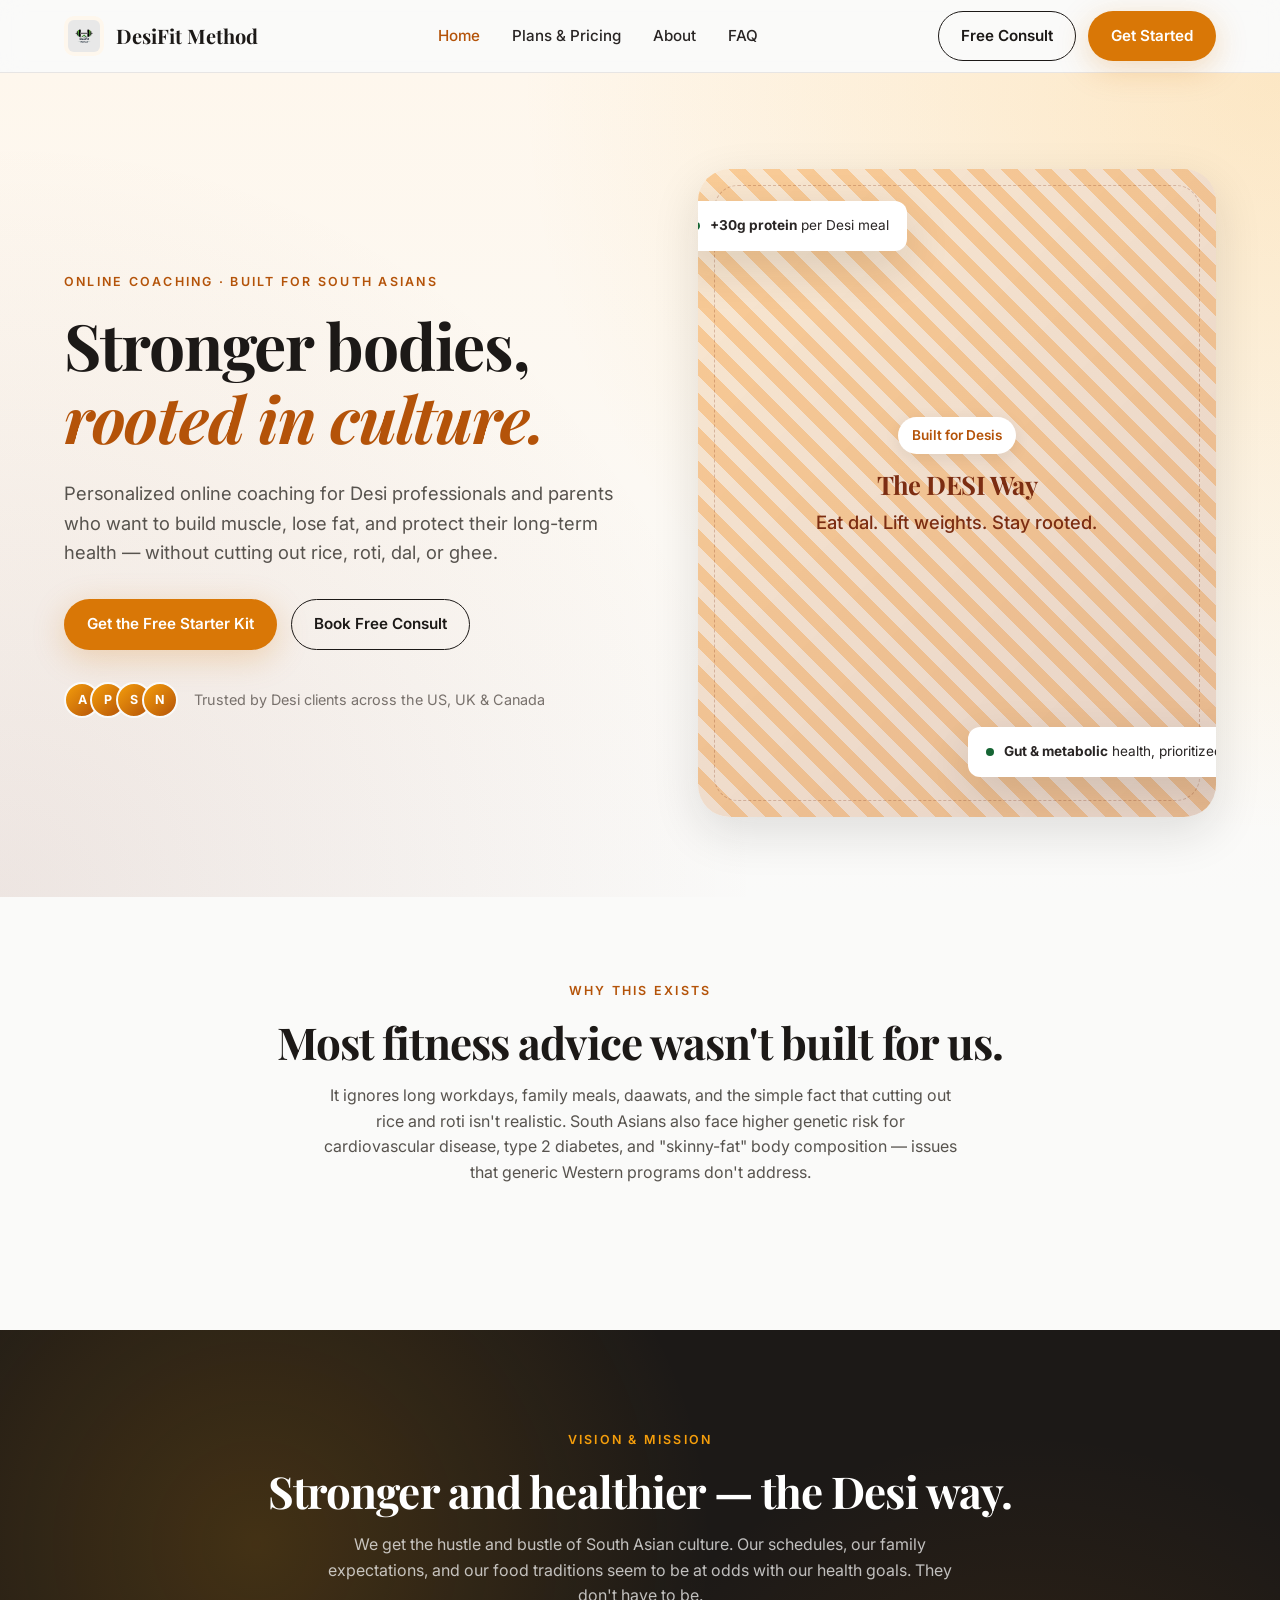
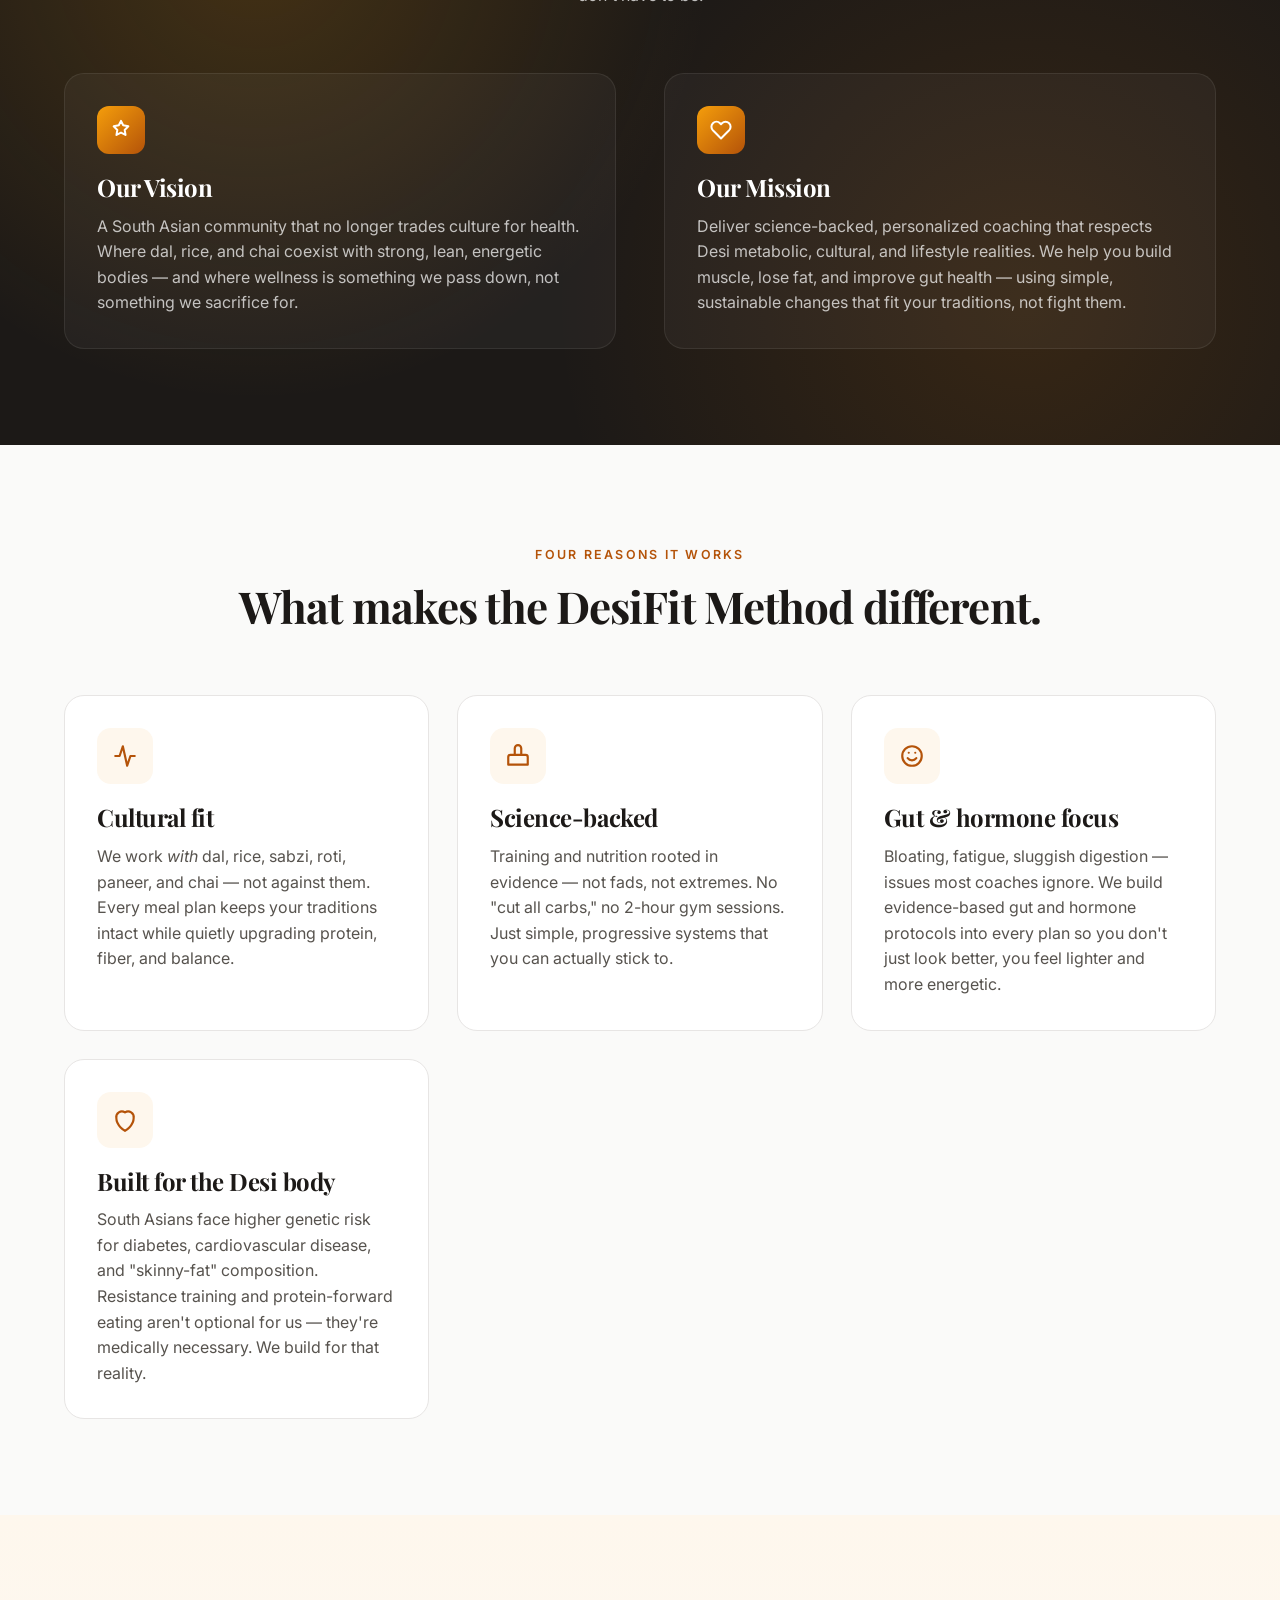
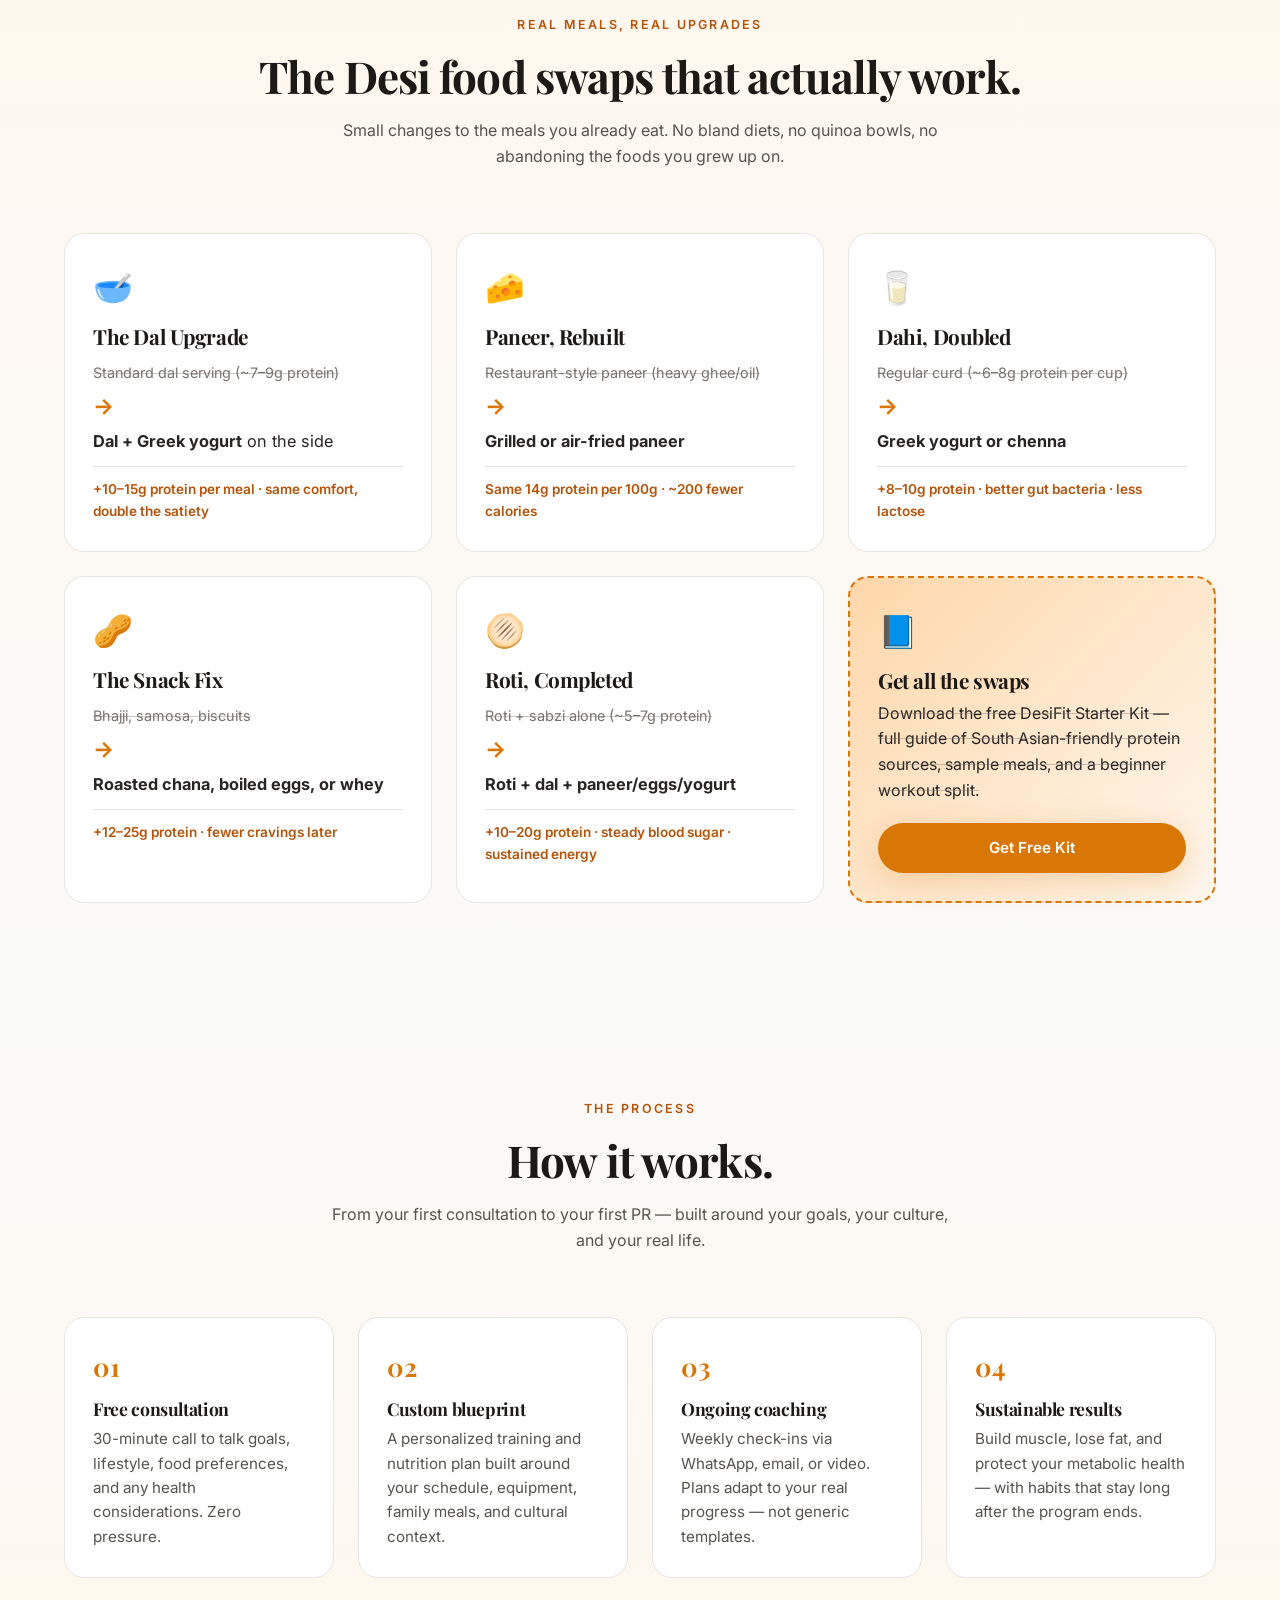
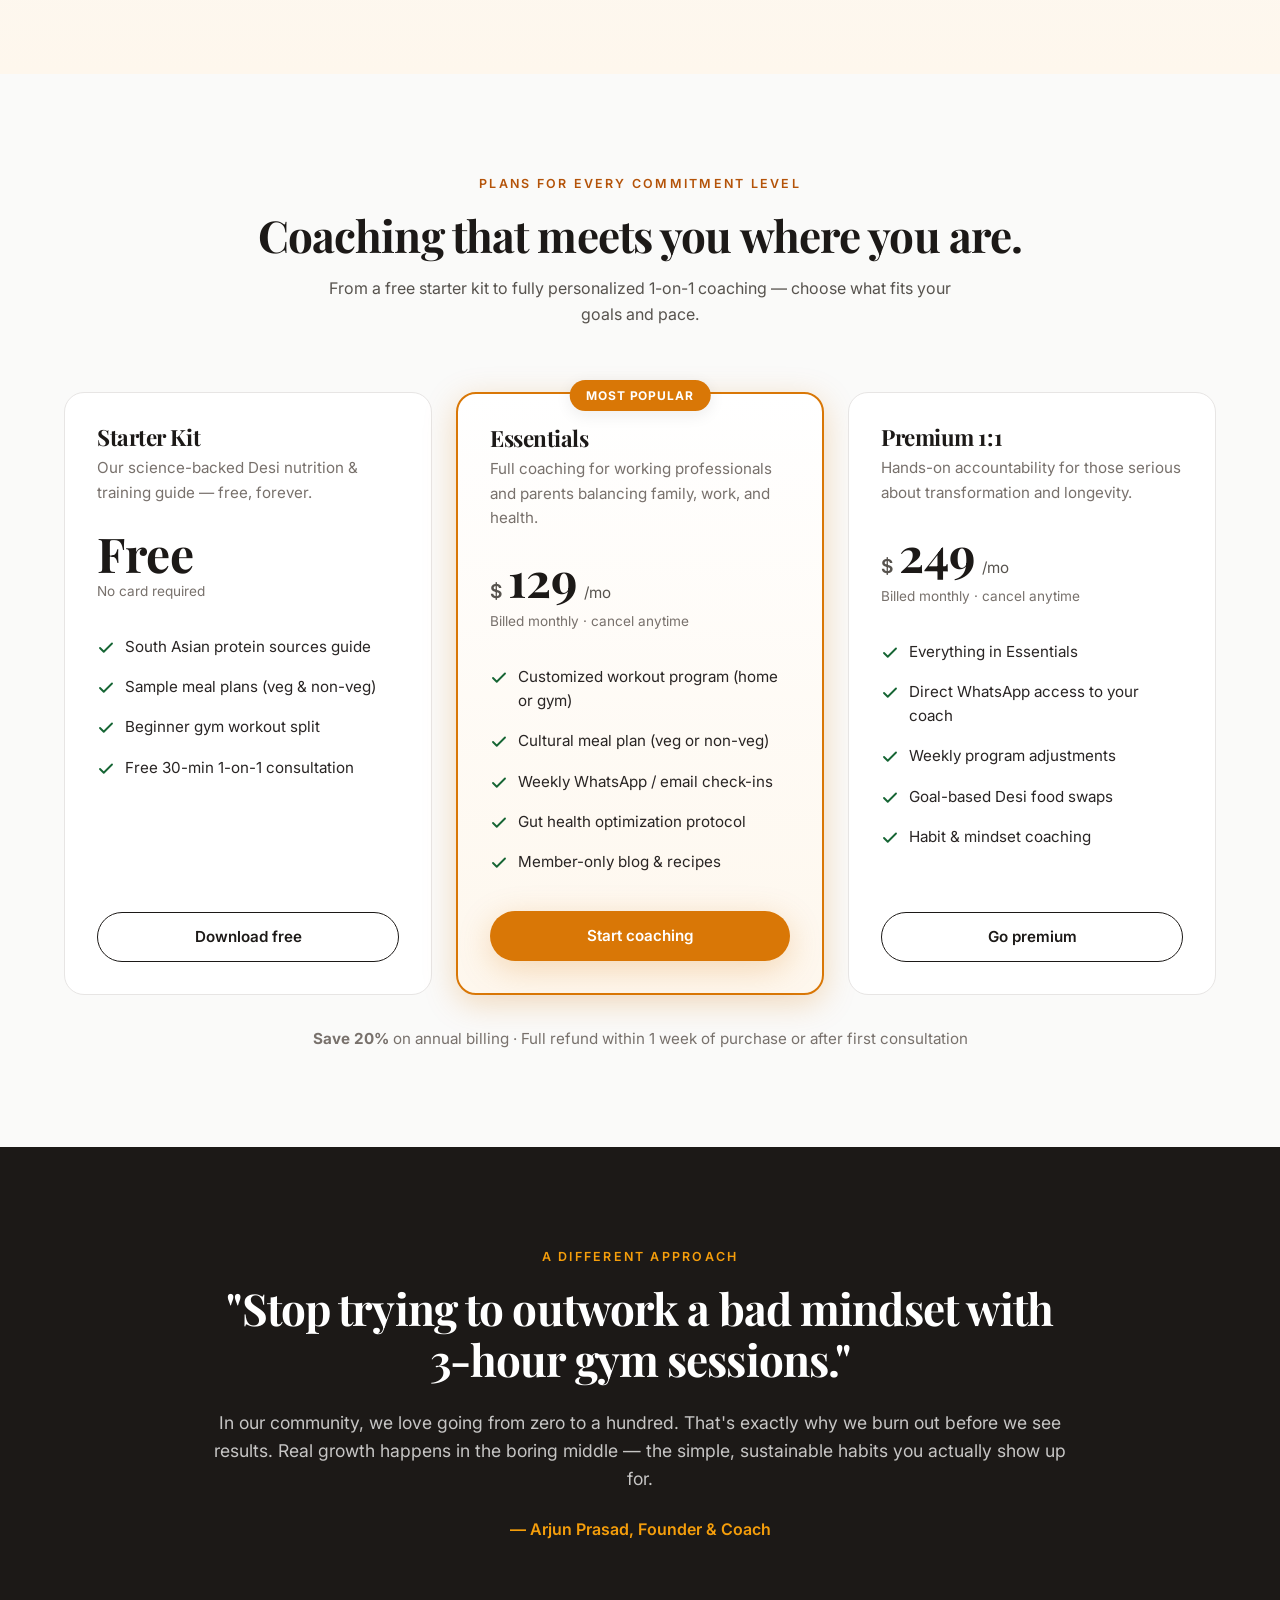
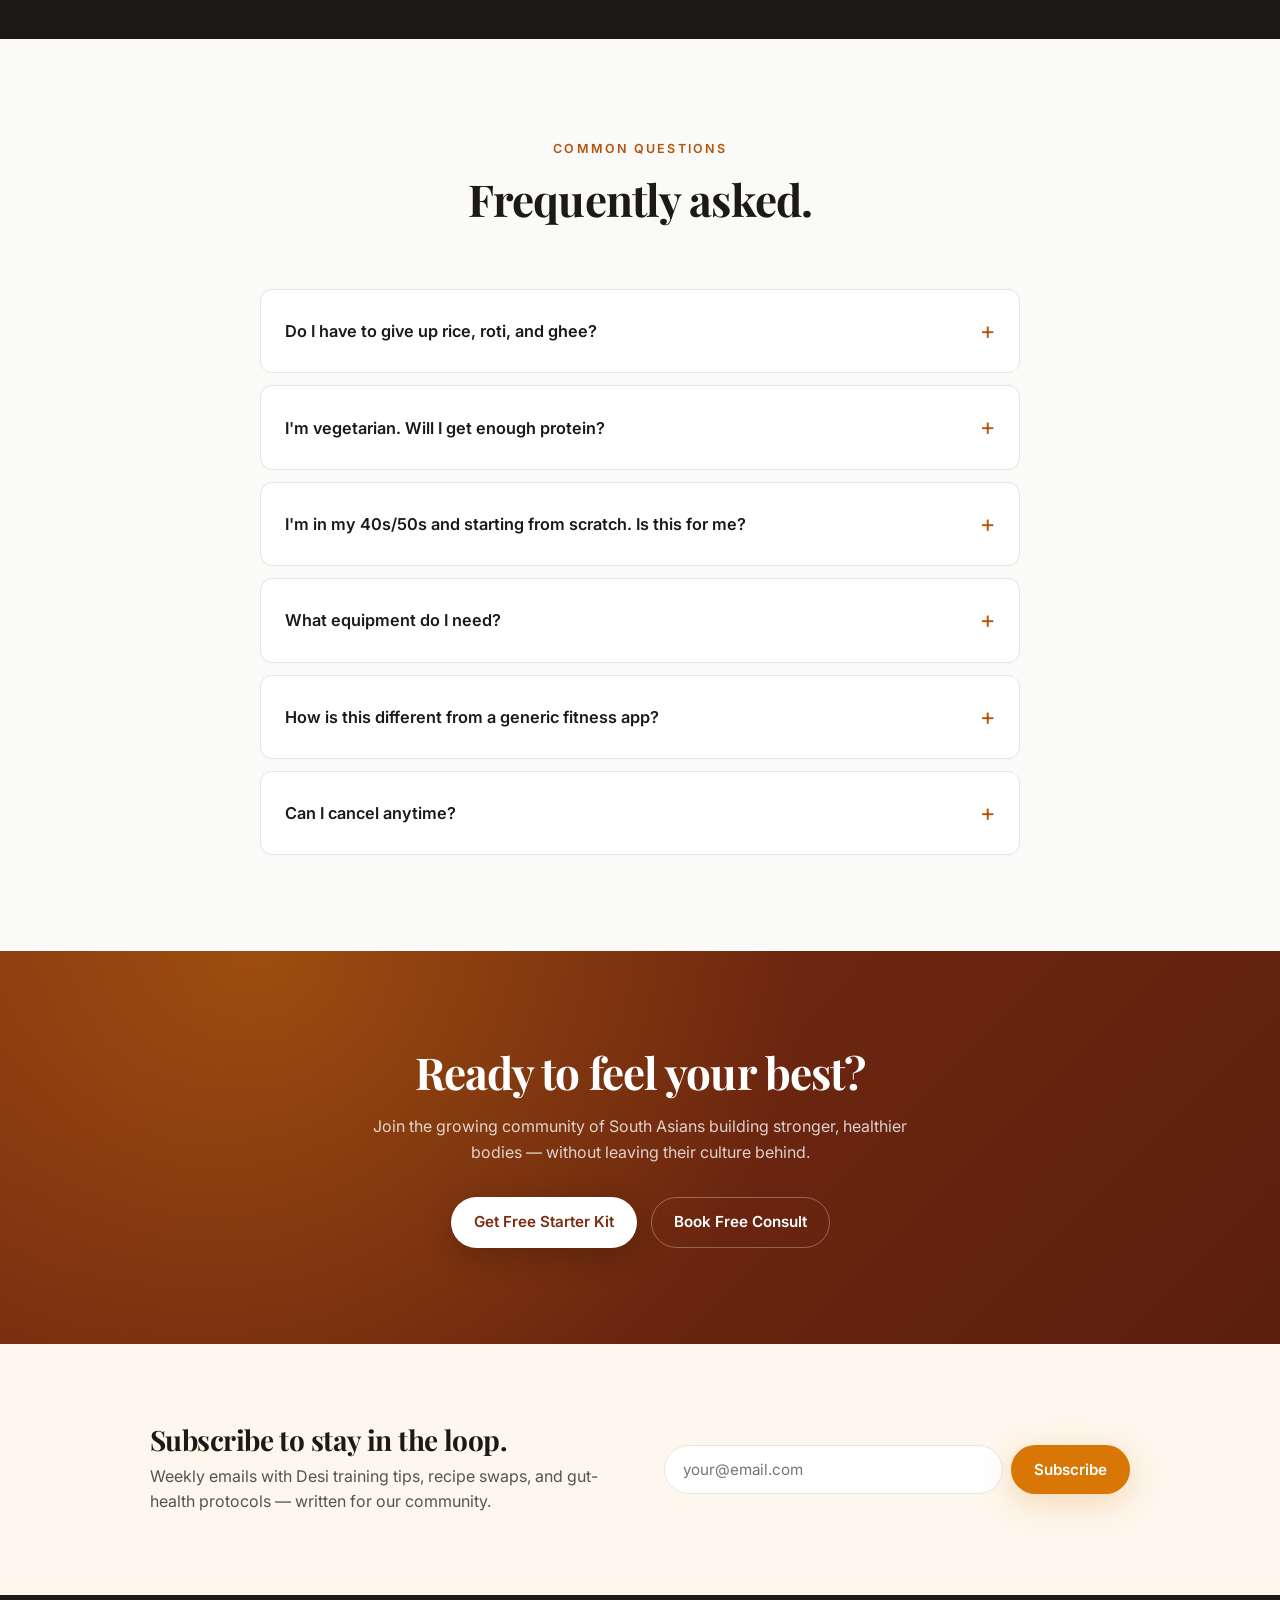
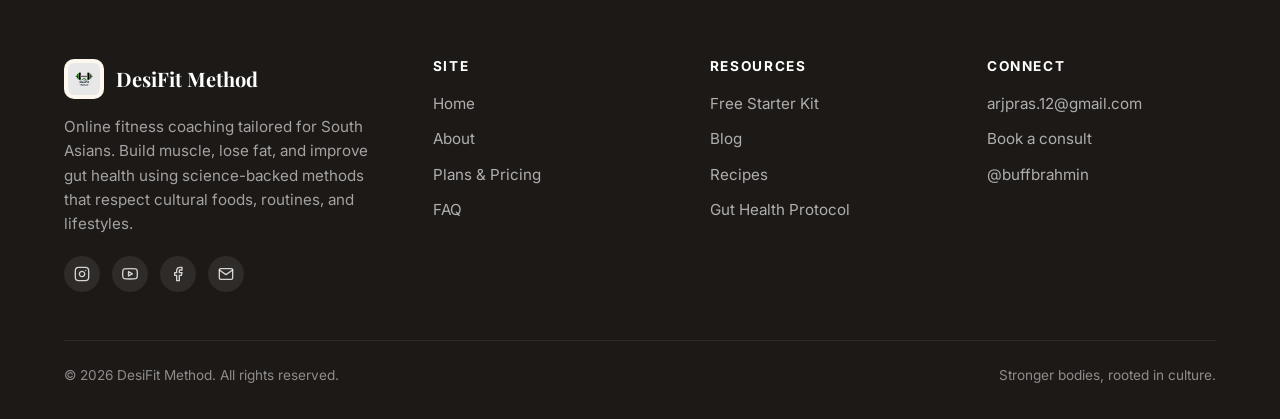
==== index.html @ fa386d25 "Add DesiFit Method landing site (home, plans, about) Multi-page static site for South Asian-focused " ====
<!DOCTYPE html>
<html lang="en">
<head>
  <meta charset="UTF-8" />
  <meta name="viewport" content="width=device-width, initial-scale=1.0" />
  <title>DesiFit Method — Stronger Bodies, Rooted in Culture</title>
  <meta name="description" content="Personalized online fitness coaching for South Asians. Build muscle, lose fat, and improve metabolic and gut health — without giving up dal, rice, roti, or the foods you grew up on." />
  <link rel="icon" type="image/png" href="assets/DesiFit%20Method/DesiFit Method (256 x 256 px).png" />
  <link rel="preconnect" href="https://fonts.googleapis.com" />
  <link rel="preconnect" href="https://fonts.gstatic.com" crossorigin />
  <link href="https://fonts.googleapis.com/css2?family=Inter:wght@400;500;600;700&family=Playfair+Display:ital,wght@0,500;0,600;0,700;1,600&display=swap" rel="stylesheet" />
  <link rel="stylesheet" href="styles.css" />
</head>
<body>

  <header class="site-header">
    <nav class="nav" aria-label="Primary">
      <a href="index.html" class="brand">
        <img src="assets/DesiFit%20Method/DesiFit Method (256 x 256 px).png" alt="DesiFit Method logo" />
        <span>DesiFit Method</span>
      </a>
      <ul class="nav-links" id="navLinks">
        <li><a href="index.html" class="active">Home</a></li>
        <li><a href="plans.html">Plans &amp; Pricing</a></li>
        <li><a href="about.html">About</a></li>
        <li><a href="index.html#faq">FAQ</a></li>
      </ul>
      <div class="nav-cta">
        <a href="https://calendly.com/arjpras-12/30min" target="_blank" rel="noopener" class="btn btn-secondary">Free Consult</a>
        <a href="plans.html" class="btn btn-primary">Get Started</a>
        <button class="nav-toggle" aria-label="Toggle navigation" id="navToggle">
          <span></span><span></span><span></span>
        </button>
      </div>
    </nav>
  </header>

  <main>

    <!-- HERO -->
    <section class="hero">
      <div class="container hero-grid">
        <div class="hero-copy reveal">
          <span class="eyebrow">Online Coaching · Built for South Asians</span>
          <h1>Stronger bodies, <span class="accent">rooted in culture.</span></h1>
          <p>Personalized online coaching for Desi professionals and parents who want to build muscle, lose fat, and protect their long-term health — without cutting out rice, roti, dal, or ghee.</p>
          <div class="hero-cta">
            <a href="plans.html" class="btn btn-primary">Get the Free Starter Kit</a>
            <a href="https://calendly.com/arjpras-12/30min" target="_blank" rel="noopener" class="btn btn-secondary">Book Free Consult</a>
          </div>
          <div class="hero-trust">
            <div class="avatars" aria-hidden="true">
              <div class="avatar">A</div>
              <div class="avatar">P</div>
              <div class="avatar">S</div>
              <div class="avatar">N</div>
            </div>
            <span>Trusted by Desi clients across the US, UK &amp; Canada</span>
          </div>
        </div>

        <div class="hero-visual reveal" aria-hidden="true">
          <div class="hero-floating top">
            <span class="dot"></span>
            <span><strong>+30g protein</strong> per Desi meal</span>
          </div>
          <div class="hero-visual-content">
            <span class="badge">Built for Desis</span>
            <h3>The DESI Way</h3>
            <p style="color: var(--color-maroon); font-weight: 500;">Eat dal. Lift weights. Stay rooted.</p>
          </div>
          <div class="hero-floating bottom">
            <span class="dot"></span>
            <span><strong>Gut &amp; metabolic</strong> health, prioritized</span>
          </div>
        </div>
      </div>
    </section>

    <!-- PROBLEM / WHY -->
    <section style="padding: 80px 0; background: var(--color-bg);">
      <div class="container-narrow">
        <div class="section-header reveal">
          <span class="eyebrow">Why this exists</span>
          <h2>Most fitness advice wasn't built for us.</h2>
          <p>It ignores long workdays, family meals, daawats, and the simple fact that cutting out rice and roti isn't realistic. South Asians also face higher genetic risk for cardiovascular disease, type 2 diabetes, and "skinny-fat" body composition — issues that generic Western programs don't address.</p>
        </div>
      </div>
    </section>

    <!-- VISION / MISSION -->
    <section class="vm-band">
      <div class="container">
        <div class="section-header reveal">
          <span class="eyebrow" style="color: var(--color-turmeric);">Vision &amp; Mission</span>
          <h2>Stronger and healthier — the Desi way.</h2>
          <p>We get the hustle and bustle of South Asian culture. Our schedules, our family expectations, and our food traditions seem to be at odds with our health goals. They don't have to be.</p>
        </div>

        <div class="vm-grid">
          <article class="vm-card reveal">
            <div class="icon-circle" aria-hidden="true">
              <svg width="22" height="22" viewBox="0 0 24 24" fill="none" stroke="#fff" stroke-width="2.2" stroke-linecap="round" stroke-linejoin="round"><path d="M12 2l2.39 4.84L20 8l-4 3.9.94 5.5L12 14.77 7.06 17.4 8 11.9 4 8l5.61-1.16L12 2z"/></svg>
            </div>
            <h3>Our Vision</h3>
            <p>A South Asian community that no longer trades culture for health. Where dal, rice, and chai coexist with strong, lean, energetic bodies — and where wellness is something we pass down, not something we sacrifice for.</p>
          </article>

          <article class="vm-card reveal">
            <div class="icon-circle" aria-hidden="true">
              <svg width="22" height="22" viewBox="0 0 24 24" fill="none" stroke="#fff" stroke-width="2.2" stroke-linecap="round" stroke-linejoin="round"><path d="M20.84 4.61a5.5 5.5 0 0 0-7.78 0L12 5.67l-1.06-1.06a5.5 5.5 0 0 0-7.78 7.78l1.06 1.06L12 21.23l7.78-7.78 1.06-1.06a5.5 5.5 0 0 0 0-7.78z"/></svg>
            </div>
            <h3>Our Mission</h3>
            <p>Deliver science-backed, personalized coaching that respects Desi metabolic, cultural, and lifestyle realities. We help you build muscle, lose fat, and improve gut health — using simple, sustainable changes that fit your traditions, not fight them.</p>
          </article>
        </div>
      </div>
    </section>

    <!-- PILLARS -->
    <section id="pillars">
      <div class="container">
        <div class="section-header reveal">
          <span class="eyebrow">Four reasons it works</span>
          <h2>What makes the DesiFit Method different.</h2>
        </div>

        <div class="pillars">
          <article class="pillar reveal">
            <div class="icon">
              <svg width="26" height="26" viewBox="0 0 24 24" fill="none" stroke="currentColor" stroke-width="2" stroke-linecap="round" stroke-linejoin="round"><path d="M3 12h4l3-9 4 18 3-9h4"/></svg>
            </div>
            <h3>Cultural fit</h3>
            <p>We work <em>with</em> dal, rice, sabzi, roti, paneer, and chai — not against them. Every meal plan keeps your traditions intact while quietly upgrading protein, fiber, and balance.</p>
          </article>

          <article class="pillar reveal">
            <div class="icon">
              <svg width="26" height="26" viewBox="0 0 24 24" fill="none" stroke="currentColor" stroke-width="2" stroke-linecap="round" stroke-linejoin="round"><path d="M9 11H5a2 2 0 0 0-2 2v7h18v-7a2 2 0 0 0-2-2h-4M9 11V5a3 3 0 0 1 6 0v6M9 11h6"/></svg>
            </div>
            <h3>Science-backed</h3>
            <p>Training and nutrition rooted in evidence — not fads, not extremes. No "cut all carbs," no 2-hour gym sessions. Just simple, progressive systems that you can actually stick to.</p>
          </article>

          <article class="pillar reveal">
            <div class="icon">
              <svg width="26" height="26" viewBox="0 0 24 24" fill="none" stroke="currentColor" stroke-width="2" stroke-linecap="round" stroke-linejoin="round"><circle cx="12" cy="12" r="9"/><path d="M8 14s1.5 2 4 2 4-2 4-2M9 9h.01M15 9h.01"/></svg>
            </div>
            <h3>Gut &amp; hormone focus</h3>
            <p>Bloating, fatigue, sluggish digestion — issues most coaches ignore. We build evidence-based gut and hormone protocols into every plan so you don't just look better, you feel lighter and more energetic.</p>
          </article>

          <article class="pillar reveal">
            <div class="icon">
              <svg width="26" height="26" viewBox="0 0 24 24" fill="none" stroke="currentColor" stroke-width="2" stroke-linecap="round" stroke-linejoin="round"><path d="M12 22s-8-4.5-8-11.8A5.2 5.2 0 0 1 12 5a5.2 5.2 0 0 1 8 5.2C20 17.5 12 22 12 22z"/></svg>
            </div>
            <h3>Built for the Desi body</h3>
            <p>South Asians face higher genetic risk for diabetes, cardiovascular disease, and "skinny-fat" composition. Resistance training and protein-forward eating aren't optional for us — they're medically necessary. We build for that reality.</p>
          </article>
        </div>
      </div>
    </section>

    <!-- DESI FOOD SWAPS -->
    <section style="background: linear-gradient(180deg, var(--color-cream), var(--color-bg));">
      <div class="container">
        <div class="section-header reveal">
          <span class="eyebrow">Real meals, real upgrades</span>
          <h2>The Desi food swaps that actually work.</h2>
          <p>Small changes to the meals you already eat. No bland diets, no quinoa bowls, no abandoning the foods you grew up on.</p>
        </div>

        <div class="swap-grid">
          <article class="swap-card reveal">
            <div class="swap-emoji" aria-hidden="true">🥣</div>
            <h4>The Dal Upgrade</h4>
            <p class="swap-from">Standard dal serving (~7–9g protein)</p>
            <p class="swap-arrow">→</p>
            <p class="swap-to"><strong>Dal + Greek yogurt</strong> on the side</p>
            <p class="swap-impact">+10–15g protein per meal · same comfort, double the satiety</p>
          </article>

          <article class="swap-card reveal">
            <div class="swap-emoji" aria-hidden="true">🧀</div>
            <h4>Paneer, Rebuilt</h4>
            <p class="swap-from">Restaurant-style paneer (heavy ghee/oil)</p>
            <p class="swap-arrow">→</p>
            <p class="swap-to"><strong>Grilled or air-fried paneer</strong></p>
            <p class="swap-impact">Same 14g protein per 100g · ~200 fewer calories</p>
          </article>

          <article class="swap-card reveal">
            <div class="swap-emoji" aria-hidden="true">🥛</div>
            <h4>Dahi, Doubled</h4>
            <p class="swap-from">Regular curd (~6–8g protein per cup)</p>
            <p class="swap-arrow">→</p>
            <p class="swap-to"><strong>Greek yogurt or chenna</strong></p>
            <p class="swap-impact">+8–10g protein · better gut bacteria · less lactose</p>
          </article>

          <article class="swap-card reveal">
            <div class="swap-emoji" aria-hidden="true">🥜</div>
            <h4>The Snack Fix</h4>
            <p class="swap-from">Bhajji, samosa, biscuits</p>
            <p class="swap-arrow">→</p>
            <p class="swap-to"><strong>Roasted chana, boiled eggs, or whey</strong></p>
            <p class="swap-impact">+12–25g protein · fewer cravings later</p>
          </article>

          <article class="swap-card reveal">
            <div class="swap-emoji" aria-hidden="true">🫓</div>
            <h4>Roti, Completed</h4>
            <p class="swap-from">Roti + sabzi alone (~5–7g protein)</p>
            <p class="swap-arrow">→</p>
            <p class="swap-to"><strong>Roti + dal + paneer/eggs/yogurt</strong></p>
            <p class="swap-impact">+10–20g protein · steady blood sugar · sustained energy</p>
          </article>

          <article class="swap-card reveal swap-card-highlight">
            <div class="swap-emoji" aria-hidden="true">📘</div>
            <h4>Get all the swaps</h4>
            <p class="swap-from" style="font-size: 1rem; color: var(--color-ink);">Download the free DesiFit Starter Kit — full guide of South Asian-friendly protein sources, sample meals, and a beginner workout split.</p>
            <a href="plans.html" class="btn btn-primary" style="margin-top: 16px;">Get Free Kit</a>
          </article>
        </div>
      </div>
    </section>

    <!-- HOW IT WORKS -->
    <section id="how" class="how">
      <div class="container">
        <div class="section-header reveal">
          <span class="eyebrow">The Process</span>
          <h2>How it works.</h2>
          <p>From your first consultation to your first PR — built around your goals, your culture, and your real life.</p>
        </div>

        <div class="steps">
          <div class="step reveal">
            <h4>Free consultation</h4>
            <p>30-minute call to talk goals, lifestyle, food preferences, and any health considerations. Zero pressure.</p>
          </div>
          <div class="step reveal">
            <h4>Custom blueprint</h4>
            <p>A personalized training and nutrition plan built around your schedule, equipment, family meals, and cultural context.</p>
          </div>
          <div class="step reveal">
            <h4>Ongoing coaching</h4>
            <p>Weekly check-ins via WhatsApp, email, or video. Plans adapt to your real progress — not generic templates.</p>
          </div>
          <div class="step reveal">
            <h4>Sustainable results</h4>
            <p>Build muscle, lose fat, and protect your metabolic health — with habits that stay long after the program ends.</p>
          </div>
        </div>
      </div>
    </section>

    <!-- PRICING PREVIEW -->
    <section>
      <div class="container">
        <div class="section-header reveal">
          <span class="eyebrow">Plans for every commitment level</span>
          <h2>Coaching that meets you where you are.</h2>
          <p>From a free starter kit to fully personalized 1-on-1 coaching — choose what fits your goals and pace.</p>
        </div>

        <div class="plans">
          <article class="plan reveal">
            <h3>Starter Kit</h3>
            <p class="plan-pitch">Our science-backed Desi nutrition &amp; training guide — free, forever.</p>
            <div class="price"><span class="amount">Free</span></div>
            <p class="price-note">No card required</p>
            <ul>
              <li><svg width="18" height="18" viewBox="0 0 24 24" fill="none" stroke="currentColor" stroke-width="2.5" stroke-linecap="round" stroke-linejoin="round"><polyline points="20 6 9 17 4 12"/></svg> South Asian protein sources guide</li>
              <li><svg width="18" height="18" viewBox="0 0 24 24" fill="none" stroke="currentColor" stroke-width="2.5" stroke-linecap="round" stroke-linejoin="round"><polyline points="20 6 9 17 4 12"/></svg> Sample meal plans (veg &amp; non-veg)</li>
              <li><svg width="18" height="18" viewBox="0 0 24 24" fill="none" stroke="currentColor" stroke-width="2.5" stroke-linecap="round" stroke-linejoin="round"><polyline points="20 6 9 17 4 12"/></svg> Beginner gym workout split</li>
              <li><svg width="18" height="18" viewBox="0 0 24 24" fill="none" stroke="currentColor" stroke-width="2.5" stroke-linecap="round" stroke-linejoin="round"><polyline points="20 6 9 17 4 12"/></svg> Free 30-min 1-on-1 consultation</li>
            </ul>
            <a href="plans.html" class="btn btn-secondary btn-block">Download free</a>
          </article>

          <article class="plan featured reveal">
            <span class="plan-tag">Most Popular</span>
            <h3>Essentials</h3>
            <p class="plan-pitch">Full coaching for working professionals and parents balancing family, work, and health.</p>
            <div class="price"><span class="currency">$</span><span class="amount">129</span><span class="period">/mo</span></div>
            <p class="price-note">Billed monthly · cancel anytime</p>
            <ul>
              <li><svg width="18" height="18" viewBox="0 0 24 24" fill="none" stroke="currentColor" stroke-width="2.5" stroke-linecap="round" stroke-linejoin="round"><polyline points="20 6 9 17 4 12"/></svg> Customized workout program (home or gym)</li>
              <li><svg width="18" height="18" viewBox="0 0 24 24" fill="none" stroke="currentColor" stroke-width="2.5" stroke-linecap="round" stroke-linejoin="round"><polyline points="20 6 9 17 4 12"/></svg> Cultural meal plan (veg or non-veg)</li>
              <li><svg width="18" height="18" viewBox="0 0 24 24" fill="none" stroke="currentColor" stroke-width="2.5" stroke-linecap="round" stroke-linejoin="round"><polyline points="20 6 9 17 4 12"/></svg> Weekly WhatsApp / email check-ins</li>
              <li><svg width="18" height="18" viewBox="0 0 24 24" fill="none" stroke="currentColor" stroke-width="2.5" stroke-linecap="round" stroke-linejoin="round"><polyline points="20 6 9 17 4 12"/></svg> Gut health optimization protocol</li>
              <li><svg width="18" height="18" viewBox="0 0 24 24" fill="none" stroke="currentColor" stroke-width="2.5" stroke-linecap="round" stroke-linejoin="round"><polyline points="20 6 9 17 4 12"/></svg> Member-only blog &amp; recipes</li>
            </ul>
            <a href="plans.html" class="btn btn-primary btn-block">Start coaching</a>
          </article>

          <article class="plan reveal">
            <h3>Premium 1:1</h3>
            <p class="plan-pitch">Hands-on accountability for those serious about transformation and longevity.</p>
            <div class="price"><span class="currency">$</span><span class="amount">249</span><span class="period">/mo</span></div>
            <p class="price-note">Billed monthly · cancel anytime</p>
            <ul>
              <li><svg width="18" height="18" viewBox="0 0 24 24" fill="none" stroke="currentColor" stroke-width="2.5" stroke-linecap="round" stroke-linejoin="round"><polyline points="20 6 9 17 4 12"/></svg> Everything in Essentials</li>
              <li><svg width="18" height="18" viewBox="0 0 24 24" fill="none" stroke="currentColor" stroke-width="2.5" stroke-linecap="round" stroke-linejoin="round"><polyline points="20 6 9 17 4 12"/></svg> Direct WhatsApp access to your coach</li>
              <li><svg width="18" height="18" viewBox="0 0 24 24" fill="none" stroke="currentColor" stroke-width="2.5" stroke-linecap="round" stroke-linejoin="round"><polyline points="20 6 9 17 4 12"/></svg> Weekly program adjustments</li>
              <li><svg width="18" height="18" viewBox="0 0 24 24" fill="none" stroke="currentColor" stroke-width="2.5" stroke-linecap="round" stroke-linejoin="round"><polyline points="20 6 9 17 4 12"/></svg> Goal-based Desi food swaps</li>
              <li><svg width="18" height="18" viewBox="0 0 24 24" fill="none" stroke="currentColor" stroke-width="2.5" stroke-linecap="round" stroke-linejoin="round"><polyline points="20 6 9 17 4 12"/></svg> Habit &amp; mindset coaching</li>
            </ul>
            <a href="plans.html" class="btn btn-secondary btn-block">Go premium</a>
          </article>
        </div>

        <p style="text-align: center; margin-top: 32px; color: var(--color-soft); font-size: 0.95rem;">
          <strong>Save 20%</strong> on annual billing · Full refund within 1 week of purchase or after first consultation
        </p>
      </div>
    </section>

    <!-- TESTIMONIAL / SOCIAL PROOF -->
    <section style="background: var(--color-charcoal); color: #fff; padding: 96px 0;">
      <div class="container-narrow" style="text-align: center;">
        <div class="reveal">
          <span class="eyebrow" style="color: var(--color-turmeric);">A different approach</span>
          <h2 style="color: #fff; margin-bottom: 24px;">"Stop trying to outwork a bad mindset with 3-hour gym sessions."</h2>
          <p style="color: rgba(255,255,255,0.75); font-size: 1.1rem; margin-bottom: 8px;">In our community, we love going from zero to a hundred. That's exactly why we burn out before we see results. Real growth happens in the boring middle — the simple, sustainable habits you actually show up for.</p>
          <p style="color: var(--color-turmeric); font-weight: 600; margin-top: 24px;">— Arjun Prasad, Founder &amp; Coach</p>
        </div>
      </div>
    </section>

    <!-- FAQ -->
    <section id="faq" style="background: var(--color-bg);">
      <div class="container-narrow">
        <div class="section-header reveal">
          <span class="eyebrow">Common Questions</span>
          <h2>Frequently asked.</h2>
        </div>

        <div class="faq-list">
          <details class="faq reveal">
            <summary>Do I have to give up rice, roti, and ghee?</summary>
            <div class="faq-body">No — that's exactly the point. The DesiFit Method is built around the foods you grew up with. We optimize portions, timing, and pairings rather than eliminating staples. Rice, roti, ghee, dal, and dosa all stay on the menu — we just upgrade what's around them.</div>
          </details>
          <details class="faq reveal">
            <summary>I'm vegetarian. Will I get enough protein?</summary>
            <div class="faq-body">Absolutely. We've coached lifelong vegetarians to gain meaningful muscle without ever touching meat. Greek yogurt, paneer, eggs (if you eat them), tofu, dal-yogurt combos, roasted chana, and whey protein make 100–150g of daily protein very achievable on a Desi vegetarian plate.</div>
          </details>
          <details class="faq reveal">
            <summary>I'm in my 40s/50s and starting from scratch. Is this for me?</summary>
            <div class="faq-body">Especially for you. South Asians have higher genetic risk for type 2 diabetes, cardiovascular disease, and "skinny-fat" body composition — and resistance training plus protein-forward eating is the single most effective intervention. We program for joint-friendly, time-efficient training that meets you exactly where you are.</div>
          </details>
          <details class="faq reveal">
            <summary>What equipment do I need?</summary>
            <div class="faq-body">Tell us what you have access to — a full gym, a basic home setup, or just dumbbells. Programs are built around your equipment, not the other way around.</div>
          </details>
          <details class="faq reveal">
            <summary>How is this different from a generic fitness app?</summary>
            <div class="faq-body">Generic apps weren't built for our metabolism, food culture, or lifestyle. The DesiFit Method addresses higher rates of insulin resistance, central adiposity, and digestive sensitivity head-on — and works <em>with</em> daawats, family dinners, and home-cooked meals instead of pretending they don't exist.</div>
          </details>
          <details class="faq reveal">
            <summary>Can I cancel anytime?</summary>
            <div class="faq-body">Yes. Plans are month-to-month with no long-term contract. We also offer a full refund within 1 week of purchase or after your first consultation — no questions asked.</div>
          </details>
        </div>
      </div>
    </section>

    <!-- CTA -->
    <section class="cta-band">
      <div class="container-narrow reveal">
        <h2>Ready to feel your best?</h2>
        <p>Join the growing community of South Asians building stronger, healthier bodies — without leaving their culture behind.</p>
        <div style="display:flex; gap:14px; justify-content:center; flex-wrap:wrap;">
          <a href="plans.html" class="btn btn-primary">Get Free Starter Kit</a>
          <a href="https://calendly.com/arjpras-12/30min" target="_blank" rel="noopener" class="btn btn-secondary" style="background:transparent;color:#fff;border-color:rgba(255,255,255,0.3);">Book Free Consult</a>
        </div>
      </div>
    </section>

    <!-- Newsletter -->
    <section class="newsletter">
      <div class="container">
        <div class="newsletter-card reveal">
          <div>
            <h3>Subscribe to stay in the loop.</h3>
            <p>Weekly emails with Desi training tips, recipe swaps, and gut-health protocols — written for our community.</p>
          </div>
          <form class="newsletter-form" id="newsletterForm" novalidate>
            <input type="email" placeholder="your@email.com" aria-label="Email address" required />
            <button type="submit" class="btn btn-primary">Subscribe</button>
          </form>
        </div>
      </div>
    </section>

  </main>

  <!-- FOOTER -->
  <footer class="site-footer">
    <div class="container">
      <div class="footer-grid">
        <div class="footer-brand">
          <a href="index.html" class="brand" style="color:#fff;">
            <img src="assets/DesiFit%20Method/DesiFit Method (256 x 256 px).png" alt="DesiFit Method logo" />
            <span>DesiFit Method</span>
          </a>
          <p>Online fitness coaching tailored for South Asians. Build muscle, lose fat, and improve gut health using science-backed methods that respect cultural foods, routines, and lifestyles.</p>
          <div class="socials">
            <a href="https://instagram.com/buffbrahmin/" target="_blank" rel="noopener" aria-label="Instagram"><svg width="16" height="16" viewBox="0 0 24 24" fill="none" stroke="currentColor" stroke-width="2" stroke-linecap="round" stroke-linejoin="round"><rect x="2" y="2" width="20" height="20" rx="5" ry="5"/><path d="M16 11.37A4 4 0 1 1 12.63 8 4 4 0 0 1 16 11.37z"/><line x1="17.5" y1="6.5" x2="17.51" y2="6.5"/></svg></a>
            <a href="#" aria-label="YouTube"><svg width="16" height="16" viewBox="0 0 24 24" fill="none" stroke="currentColor" stroke-width="2" stroke-linecap="round" stroke-linejoin="round"><path d="M22.54 6.42a2.78 2.78 0 0 0-1.94-2C18.88 4 12 4 12 4s-6.88 0-8.6.46a2.78 2.78 0 0 0-1.94 2A29 29 0 0 0 1 11.75a29 29 0 0 0 .46 5.33A2.78 2.78 0 0 0 3.4 19c1.72.46 8.6.46 8.6.46s6.88 0 8.6-.46a2.78 2.78 0 0 0 1.94-2 29 29 0 0 0 .46-5.25 29 29 0 0 0-.46-5.33z"/><polygon points="9.75 15.02 15.5 11.75 9.75 8.48 9.75 15.02"/></svg></a>
            <a href="#" aria-label="Facebook"><svg width="16" height="16" viewBox="0 0 24 24" fill="none" stroke="currentColor" stroke-width="2" stroke-linecap="round" stroke-linejoin="round"><path d="M18 2h-3a5 5 0 0 0-5 5v3H7v4h3v8h4v-8h3l1-4h-4V7a1 1 0 0 1 1-1h3z"/></svg></a>
            <a href="mailto:arjpras.12@gmail.com" aria-label="Email"><svg width="16" height="16" viewBox="0 0 24 24" fill="none" stroke="currentColor" stroke-width="2" stroke-linecap="round" stroke-linejoin="round"><path d="M4 4h16c1.1 0 2 .9 2 2v12c0 1.1-.9 2-2 2H4c-1.1 0-2-.9-2-2V6c0-1.1.9-2 2-2z"/><polyline points="22,6 12,13 2,6"/></svg></a>
          </div>
        </div>
        <div class="footer-col">
          <h4>Site</h4>
          <ul>
            <li><a href="index.html">Home</a></li>
            <li><a href="about.html">About</a></li>
            <li><a href="plans.html">Plans &amp; Pricing</a></li>
            <li><a href="index.html#faq">FAQ</a></li>
          </ul>
        </div>
        <div class="footer-col">
          <h4>Resources</h4>
          <ul>
            <li><a href="plans.html">Free Starter Kit</a></li>
            <li><a href="#">Blog</a></li>
            <li><a href="#">Recipes</a></li>
            <li><a href="#">Gut Health Protocol</a></li>
          </ul>
        </div>
        <div class="footer-col">
          <h4>Connect</h4>
          <ul>
            <li><a href="mailto:arjpras.12@gmail.com">arjpras.12@gmail.com</a></li>
            <li><a href="https://calendly.com/arjpras-12/30min" target="_blank" rel="noopener">Book a consult</a></li>
            <li><a href="https://instagram.com/buffbrahmin/" target="_blank" rel="noopener">@buffbrahmin</a></li>
          </ul>
        </div>
      </div>
      <div class="footer-bottom">
        <span>© 2026 DesiFit Method. All rights reserved.</span>
        <span>Stronger bodies, rooted in culture.</span>
      </div>
    </div>
  </footer>

  <script src="script.js"></script>
</body>
</html>
---- styles.css ----
/* DesiFit Method — Landing Page Styles */

:root {
  --color-saffron: #D97706;
  --color-saffron-deep: #B45309;
  --color-turmeric: #F59E0B;
  --color-maroon: #7C2D12;
  --color-cream: #FEF7ED;
  --color-cream-deep: #FED7AA;
  --color-charcoal: #1C1917;
  --color-ink: #292524;
  --color-muted: #57534E;
  --color-soft: #78716C;
  --color-line: #E7E5E4;
  --color-bg: #FAFAF9;
  --color-white: #FFFFFF;
  --color-success: #166534;

  --font-display: 'Playfair Display', Georgia, 'Times New Roman', serif;
  --font-body: 'Inter', -apple-system, BlinkMacSystemFont, 'Segoe UI', sans-serif;

  --radius-sm: 6px;
  --radius: 12px;
  --radius-lg: 20px;
  --radius-xl: 32px;

  --shadow-sm: 0 1px 2px rgba(28, 25, 23, 0.06);
  --shadow: 0 4px 16px rgba(28, 25, 23, 0.08);
  --shadow-lg: 0 16px 48px rgba(28, 25, 23, 0.12);
  --shadow-glow: 0 8px 32px rgba(217, 119, 6, 0.25);

  --container: 1200px;
  --container-narrow: 920px;
}

* { box-sizing: border-box; margin: 0; padding: 0; }

html { scroll-behavior: smooth; }

body {
  font-family: var(--font-body);
  color: var(--color-ink);
  background: var(--color-bg);
  line-height: 1.6;
  -webkit-font-smoothing: antialiased;
  -moz-osx-font-smoothing: grayscale;
}

img { max-width: 100%; display: block; }

a { color: inherit; text-decoration: none; }

.container {
  max-width: var(--container);
  margin: 0 auto;
  padding: 0 24px;
}

.container-narrow {
  max-width: var(--container-narrow);
  margin: 0 auto;
  padding: 0 24px;
}

/* ---------- Typography ---------- */

h1, h2, h3, h4 {
  font-family: var(--font-display);
  font-weight: 700;
  color: var(--color-charcoal);
  line-height: 1.15;
  letter-spacing: -0.02em;
}

h1 { font-size: clamp(2.4rem, 5vw, 4rem); }
h2 { font-size: clamp(1.9rem, 3.5vw, 2.75rem); }
h3 { font-size: clamp(1.25rem, 2vw, 1.5rem); }

p { color: var(--color-muted); }

.eyebrow {
  display: inline-block;
  font-family: var(--font-body);
  font-size: 0.78rem;
  letter-spacing: 0.18em;
  text-transform: uppercase;
  font-weight: 600;
  color: var(--color-saffron-deep);
  margin-bottom: 16px;
}

.lead {
  font-size: 1.15rem;
  color: var(--color-muted);
  max-width: 620px;
}

/* ---------- Header / Nav ---------- */

.site-header {
  position: sticky;
  top: 0;
  z-index: 50;
  background: rgba(250, 250, 249, 0.85);
  backdrop-filter: saturate(180%) blur(12px);
  -webkit-backdrop-filter: saturate(180%) blur(12px);
  border-bottom: 1px solid var(--color-line);
}

.nav {
  display: flex;
  align-items: center;
  justify-content: space-between;
  height: 72px;
  max-width: var(--container);
  margin: 0 auto;
  padding: 0 24px;
}

.brand {
  display: flex;
  align-items: center;
  gap: 12px;
  font-family: var(--font-display);
  font-weight: 700;
  font-size: 1.25rem;
  color: var(--color-charcoal);
}

.brand img {
  width: 40px;
  height: 40px;
  border-radius: 10px;
  object-fit: contain;
  background: var(--color-cream);
  padding: 4px;
}

.nav-links {
  display: flex;
  align-items: center;
  gap: 32px;
  list-style: none;
}

.nav-links a {
  font-size: 0.95rem;
  font-weight: 500;
  color: var(--color-ink);
  transition: color 0.18s ease;
}

.nav-links a:hover,
.nav-links a.active { color: var(--color-saffron-deep); }

.nav-cta { display: flex; gap: 12px; align-items: center; }

.nav-toggle {
  display: none;
  background: none;
  border: 0;
  cursor: pointer;
  padding: 8px;
}

.nav-toggle span {
  display: block;
  width: 22px;
  height: 2px;
  background: var(--color-charcoal);
  margin: 4px 0;
  border-radius: 2px;
  transition: transform 0.2s ease, opacity 0.2s ease;
}

/* ---------- Buttons ---------- */

.btn {
  display: inline-flex;
  align-items: center;
  justify-content: center;
  gap: 8px;
  padding: 12px 22px;
  font-family: var(--font-body);
  font-weight: 600;
  font-size: 0.95rem;
  border-radius: 999px;
  border: 1px solid transparent;
  cursor: pointer;
  transition: transform 0.15s ease, box-shadow 0.2s ease, background 0.2s ease, color 0.2s ease;
  white-space: nowrap;
}

.btn-primary {
  background: var(--color-saffron);
  color: #fff;
  box-shadow: var(--shadow-glow);
}

.btn-primary:hover {
  background: var(--color-saffron-deep);
  transform: translateY(-1px);
}

.btn-secondary {
  background: transparent;
  color: var(--color-charcoal);
  border-color: var(--color-charcoal);
}

.btn-secondary:hover {
  background: var(--color-charcoal);
  color: #fff;
}

.btn-ghost {
  background: transparent;
  color: var(--color-ink);
}

.btn-ghost:hover { color: var(--color-saffron-deep); }

.btn-block { width: 100%; }

/* ---------- Hero ---------- */

.hero {
  position: relative;
  padding: 96px 0 80px;
  background:
    radial-gradient(circle at 100% 0%, rgba(245, 158, 11, 0.18), transparent 50%),
    radial-gradient(circle at 0% 100%, rgba(124, 45, 18, 0.10), transparent 50%),
    linear-gradient(180deg, var(--color-cream) 0%, var(--color-bg) 100%);
  overflow: hidden;
}

.hero-grid {
  display: grid;
  grid-template-columns: 1.1fr 1fr;
  gap: 64px;
  align-items: center;
}

.hero h1 { margin-bottom: 24px; }

.hero h1 .accent {
  color: var(--color-saffron-deep);
  font-style: italic;
}

.hero p { font-size: 1.15rem; margin-bottom: 32px; }

.hero-cta { display: flex; gap: 14px; flex-wrap: wrap; margin-bottom: 32px; }

.hero-trust {
  display: flex;
  align-items: center;
  gap: 16px;
  font-size: 0.9rem;
  color: var(--color-soft);
}

.avatars { display: flex; }
.avatar {
  width: 36px;
  height: 36px;
  border-radius: 50%;
  border: 2px solid var(--color-bg);
  background: linear-gradient(135deg, var(--color-turmeric), var(--color-saffron-deep));
  margin-left: -10px;
  display: grid;
  place-items: center;
  color: #fff;
  font-weight: 700;
  font-size: 0.78rem;
}
.avatar:first-child { margin-left: 0; }

.hero-visual {
  position: relative;
  aspect-ratio: 4 / 5;
  border-radius: var(--radius-xl);
  background:
    linear-gradient(135deg, rgba(217, 119, 6, 0.12), rgba(124, 45, 18, 0.18)),
    repeating-linear-gradient(45deg, var(--color-cream-deep) 0 12px, var(--color-cream) 12px 24px);
  overflow: hidden;
  box-shadow: var(--shadow-lg);
  display: grid;
  place-items: center;
}

.hero-visual::before {
  content: "";
  position: absolute;
  inset: 16px;
  border-radius: calc(var(--radius-xl) - 8px);
  border: 1px dashed rgba(124, 45, 18, 0.25);
  pointer-events: none;
}

.hero-visual-content {
  text-align: center;
  padding: 32px;
  position: relative;
}

.hero-visual-content .badge {
  display: inline-flex;
  align-items: center;
  gap: 8px;
  background: #fff;
  padding: 8px 14px;
  border-radius: 999px;
  font-size: 0.85rem;
  font-weight: 600;
  color: var(--color-saffron-deep);
  box-shadow: var(--shadow);
  margin-bottom: 16px;
}

.hero-visual-content h3 {
  font-size: 1.6rem;
  color: var(--color-maroon);
  margin-bottom: 8px;
}

.hero-floating {
  position: absolute;
  background: #fff;
  padding: 14px 18px;
  border-radius: var(--radius);
  box-shadow: var(--shadow-lg);
  font-size: 0.85rem;
  display: flex;
  align-items: center;
  gap: 10px;
}

.hero-floating .dot {
  width: 8px;
  height: 8px;
  border-radius: 50%;
  background: var(--color-success);
}

.hero-floating.top { top: 32px; left: -24px; }
.hero-floating.bottom { bottom: 40px; right: -24px; }

/* ---------- Sections ---------- */

section { padding: 96px 0; }

.section-header { text-align: center; margin-bottom: 64px; }
.section-header p { max-width: 640px; margin: 16px auto 0; }

/* ---------- Vision / Mission band ---------- */

.vm-band {
  background: var(--color-charcoal);
  color: #fff;
  position: relative;
  overflow: hidden;
}

.vm-band::before {
  content: "";
  position: absolute;
  inset: 0;
  background:
    radial-gradient(circle at 20% 30%, rgba(245, 158, 11, 0.18), transparent 40%),
    radial-gradient(circle at 80% 80%, rgba(217, 119, 6, 0.14), transparent 40%);
  pointer-events: none;
}

.vm-band > .container { position: relative; }

.vm-band h2, .vm-band h3 { color: #fff; }
.vm-band p { color: rgba(255,255,255,0.72); }

.vm-grid {
  display: grid;
  grid-template-columns: 1fr 1fr;
  gap: 48px;
  align-items: start;
}

.vm-card {
  background: rgba(255,255,255,0.04);
  border: 1px solid rgba(255,255,255,0.08);
  border-radius: var(--radius-lg);
  padding: 32px;
}

.vm-card .icon-circle {
  width: 48px;
  height: 48px;
  border-radius: 12px;
  background: linear-gradient(135deg, var(--color-turmeric), var(--color-saffron-deep));
  display: grid;
  place-items: center;
  margin-bottom: 20px;
  font-size: 1.4rem;
}

.vm-card h3 { margin-bottom: 12px; }

/* ---------- Pillars ---------- */

.pillars {
  display: grid;
  grid-template-columns: repeat(3, 1fr);
  gap: 28px;
}

.pillar {
  background: #fff;
  border: 1px solid var(--color-line);
  border-radius: var(--radius-lg);
  padding: 32px;
  transition: transform 0.2s ease, box-shadow 0.2s ease, border-color 0.2s ease;
}

.pillar:hover {
  transform: translateY(-4px);
  box-shadow: var(--shadow-lg);
  border-color: var(--color-cream-deep);
}

.pillar .icon {
  width: 56px;
  height: 56px;
  border-radius: 14px;
  background: var(--color-cream);
  color: var(--color-saffron-deep);
  display: grid;
  place-items: center;
  font-size: 1.6rem;
  margin-bottom: 20px;
}

.pillar h3 { margin-bottom: 12px; }

.pillar a {
  display: inline-flex;
  align-items: center;
  gap: 6px;
  margin-top: 20px;
  font-weight: 600;
  color: var(--color-saffron-deep);
  font-size: 0.95rem;
}

.pillar a:hover { gap: 10px; transition: gap 0.18s ease; }

/* ---------- Food Swaps ---------- */

.swap-grid {
  display: grid;
  grid-template-columns: repeat(3, 1fr);
  gap: 24px;
}

.swap-card {
  background: #fff;
  border: 1px solid var(--color-line);
  border-radius: var(--radius-lg);
  padding: 28px;
  transition: transform 0.2s ease, box-shadow 0.2s ease;
}

.swap-card:hover { transform: translateY(-4px); box-shadow: var(--shadow); }

.swap-emoji {
  font-size: 2rem;
  margin-bottom: 12px;
  display: inline-block;
}

.swap-card h4 {
  font-family: var(--font-display);
  font-size: 1.3rem;
  color: var(--color-charcoal);
  margin-bottom: 12px;
}

.swap-from {
  font-size: 0.9rem;
  color: var(--color-soft);
  text-decoration: line-through;
  text-decoration-color: rgba(120, 113, 108, 0.4);
  margin-bottom: 4px;
}

.swap-arrow {
  color: var(--color-saffron);
  font-size: 1.4rem;
  font-weight: 700;
  margin: 4px 0;
}

.swap-to {
  font-size: 1.02rem;
  color: var(--color-ink);
  margin-bottom: 12px;
}

.swap-impact {
  font-size: 0.85rem;
  color: var(--color-saffron-deep);
  font-weight: 600;
  padding-top: 12px;
  border-top: 1px solid var(--color-line);
}

.swap-card-highlight {
  background: linear-gradient(135deg, var(--color-cream-deep), var(--color-cream));
  border: 2px dashed var(--color-saffron);
  display: flex;
  flex-direction: column;
  justify-content: center;
}

.swap-card-highlight h4 { margin-bottom: 8px; }

@media (max-width: 960px) {
  .swap-grid { grid-template-columns: 1fr 1fr; }
}
@media (max-width: 600px) {
  .swap-grid { grid-template-columns: 1fr; }
}

/* ---------- How it works ---------- */

.how {
  background: linear-gradient(180deg, var(--color-bg), var(--color-cream));
}

.steps {
  display: grid;
  grid-template-columns: repeat(4, 1fr);
  gap: 24px;
  counter-reset: step;
}

.step {
  background: #fff;
  border-radius: var(--radius-lg);
  padding: 28px;
  border: 1px solid var(--color-line);
  position: relative;
}

.step::before {
  counter-increment: step;
  content: counter(step, decimal-leading-zero);
  font-family: var(--font-display);
  font-size: 1.6rem;
  font-weight: 700;
  color: var(--color-saffron);
  display: block;
  margin-bottom: 12px;
}

.step h4 { font-size: 1.1rem; margin-bottom: 8px; }
.step p { font-size: 0.95rem; }

/* ---------- Pricing ---------- */

.pricing-toggle {
  display: inline-flex;
  align-items: center;
  background: #fff;
  border: 1px solid var(--color-line);
  border-radius: 999px;
  padding: 4px;
  gap: 4px;
  margin-bottom: 56px;
}

.pricing-toggle button {
  font-family: inherit;
  font-size: 0.9rem;
  font-weight: 600;
  padding: 10px 20px;
  border-radius: 999px;
  border: 0;
  background: transparent;
  color: var(--color-muted);
  cursor: pointer;
  transition: all 0.18s ease;
  display: inline-flex;
  align-items: center;
  gap: 8px;
}

.pricing-toggle button.active {
  background: var(--color-charcoal);
  color: #fff;
}

.pricing-toggle .save-pill {
  font-size: 0.7rem;
  background: var(--color-turmeric);
  color: var(--color-charcoal);
  padding: 2px 8px;
  border-radius: 999px;
  font-weight: 700;
}

.pricing-toggle button.active .save-pill {
  background: var(--color-turmeric);
  color: var(--color-charcoal);
}

.plans {
  display: grid;
  grid-template-columns: repeat(3, 1fr);
  gap: 24px;
  align-items: stretch;
}

.plan {
  background: #fff;
  border: 1px solid var(--color-line);
  border-radius: var(--radius-lg);
  padding: 32px;
  display: flex;
  flex-direction: column;
  position: relative;
  transition: transform 0.2s ease, box-shadow 0.2s ease;
}

.plan:hover { transform: translateY(-4px); box-shadow: var(--shadow-lg); }

.plan.featured {
  border: 2px solid var(--color-saffron);
  background: linear-gradient(180deg, #fff, var(--color-cream));
  transform: scale(1.02);
  box-shadow: var(--shadow-glow);
}

.plan.featured:hover { transform: scale(1.02) translateY(-4px); }

.plan-tag {
  position: absolute;
  top: -14px;
  left: 50%;
  transform: translateX(-50%);
  background: var(--color-saffron);
  color: #fff;
  font-size: 0.75rem;
  font-weight: 700;
  letter-spacing: 0.08em;
  text-transform: uppercase;
  padding: 6px 16px;
  border-radius: 999px;
  box-shadow: var(--shadow);
}

.plan h3 { font-size: 1.4rem; margin-bottom: 6px; }

.plan-pitch {
  font-size: 0.95rem;
  color: var(--color-soft);
  margin-bottom: 24px;
  min-height: 2.8em;
}

.price {
  display: flex;
  align-items: baseline;
  gap: 6px;
  margin-bottom: 4px;
}

.price .currency { font-size: 1.2rem; color: var(--color-muted); font-weight: 600; }
.price .amount {
  font-family: var(--font-display);
  font-size: 3rem;
  font-weight: 700;
  color: var(--color-charcoal);
  line-height: 1;
}
.price .period { font-size: 0.95rem; color: var(--color-muted); }

.price-note { font-size: 0.85rem; color: var(--color-soft); margin-bottom: 24px; }

.plan ul {
  list-style: none;
  margin: 0 0 28px;
  padding: 0;
  flex: 1;
}

.plan li {
  display: flex;
  gap: 10px;
  align-items: flex-start;
  padding: 8px 0;
  font-size: 0.95rem;
  color: var(--color-ink);
}

.plan li svg {
  flex-shrink: 0;
  margin-top: 4px;
  color: var(--color-success);
}

.plan li.muted { color: var(--color-soft); }
.plan li.muted svg { color: var(--color-soft); }

/* ---------- Comparison Table ---------- */

.compare-wrap {
  background: #fff;
  border-radius: var(--radius-lg);
  border: 1px solid var(--color-line);
  overflow: hidden;
  max-width: 920px;
  margin: 0 auto;
}

.compare {
  width: 100%;
  border-collapse: collapse;
  font-size: 0.95rem;
}

.compare th {
  background: var(--color-cream);
  font-family: var(--font-display);
  font-weight: 700;
  font-size: 1.05rem;
  color: var(--color-charcoal);
  padding: 18px 16px;
  text-align: center;
  border-bottom: 1px solid var(--color-line);
}

.compare th:first-child {
  text-align: left;
  background: #fff;
}

.compare td {
  padding: 14px 16px;
  border-bottom: 1px solid var(--color-line);
  text-align: center;
  color: var(--color-ink);
}

.compare tr td:first-child {
  text-align: left;
  font-weight: 500;
  color: var(--color-charcoal);
}

.compare tr:last-child td { border-bottom: 0; }

.compare tr:nth-child(even) td { background: rgba(254, 247, 237, 0.4); }

/* ---------- Guarantee ---------- */

.guarantee-card {
  background: linear-gradient(135deg, var(--color-cream), #fff);
  border: 1px solid var(--color-cream-deep);
  border-radius: var(--radius-lg);
  padding: 48px;
  text-align: center;
  box-shadow: var(--shadow);
}

.guarantee-icon {
  width: 72px;
  height: 72px;
  margin: 0 auto 20px;
  background: var(--color-saffron);
  color: #fff;
  border-radius: 50%;
  display: grid;
  place-items: center;
  box-shadow: var(--shadow-glow);
}

.guarantee-card h3 {
  font-size: 1.6rem;
  margin-bottom: 12px;
}

.guarantee-card p {
  max-width: 520px;
  margin: 0 auto;
  color: var(--color-muted);
}

@media (max-width: 720px) {
  .compare { font-size: 0.85rem; }
  .compare th, .compare td { padding: 12px 8px; }
  .guarantee-card { padding: 32px 24px; }
}

/* ---------- About ---------- */

.about-hero {
  display: grid;
  grid-template-columns: 1fr 1.2fr;
  gap: 64px;
  align-items: center;
}

.about-image {
  aspect-ratio: 4 / 5;
  border-radius: var(--radius-xl);
  background:
    linear-gradient(135deg, rgba(217, 119, 6, 0.20), rgba(124, 45, 18, 0.30)),
    repeating-linear-gradient(135deg, var(--color-cream-deep) 0 14px, var(--color-cream) 14px 28px);
  display: grid;
  place-items: center;
  box-shadow: var(--shadow-lg);
  position: relative;
}

.about-image .badge-soft {
  background: #fff;
  padding: 14px 22px;
  border-radius: 999px;
  font-weight: 600;
  color: var(--color-maroon);
  box-shadow: var(--shadow);
}

.story-section { background: var(--color-bg); }

.story-grid { display: grid; grid-template-columns: 1fr; gap: 24px; max-width: 760px; margin: 0 auto; }

.story-grid p { font-size: 1.05rem; color: var(--color-ink); }

.contact-card {
  margin-top: 64px;
  background: #fff;
  border: 1px solid var(--color-line);
  border-radius: var(--radius-lg);
  padding: 40px;
  text-align: center;
  max-width: 640px;
  margin-left: auto;
  margin-right: auto;
}

.contact-card h3 { margin-bottom: 8px; }

.contact-list {
  list-style: none;
  display: flex;
  flex-direction: column;
  gap: 8px;
  margin-top: 20px;
  font-size: 1rem;
}

.contact-list a { color: var(--color-saffron-deep); font-weight: 600; }

/* ---------- FAQ ---------- */

.faq-list {
  max-width: 760px;
  margin: 0 auto;
  display: flex;
  flex-direction: column;
  gap: 12px;
}

.faq {
  background: #fff;
  border: 1px solid var(--color-line);
  border-radius: var(--radius);
  padding: 0;
  overflow: hidden;
}

.faq summary {
  cursor: pointer;
  list-style: none;
  padding: 22px 24px;
  font-weight: 600;
  color: var(--color-charcoal);
  display: flex;
  justify-content: space-between;
  align-items: center;
  gap: 16px;
  font-size: 1.02rem;
}

.faq summary::-webkit-details-marker { display: none; }

.faq summary::after {
  content: "+";
  font-size: 1.5rem;
  color: var(--color-saffron-deep);
  transition: transform 0.2s ease;
  font-weight: 400;
}

.faq[open] summary::after { transform: rotate(45deg); }

.faq-body {
  padding: 0 24px 24px;
  color: var(--color-muted);
  line-height: 1.65;
}

/* ---------- CTA band ---------- */

.cta-band {
  background:
    radial-gradient(circle at 20% 0%, rgba(245, 158, 11, 0.30), transparent 50%),
    linear-gradient(135deg, var(--color-maroon) 0%, #5C1F0D 100%);
  color: #fff;
  text-align: center;
}

.cta-band h2 { color: #fff; }
.cta-band p { color: rgba(255,255,255,0.78); margin: 16px auto 32px; max-width: 580px; }

.cta-band .btn-primary {
  background: #fff;
  color: var(--color-maroon);
  box-shadow: 0 8px 32px rgba(0,0,0,0.2);
}
.cta-band .btn-primary:hover { background: var(--color-cream); color: var(--color-maroon); }

/* ---------- Newsletter ---------- */

.newsletter {
  background: var(--color-cream);
  padding: 80px 0;
}

.newsletter-card {
  display: grid;
  grid-template-columns: 1fr 1fr;
  gap: 48px;
  align-items: center;
  max-width: 980px;
  margin: 0 auto;
}

.newsletter h3 { font-size: 1.75rem; margin-bottom: 8px; }
.newsletter p { margin-bottom: 0; }

.newsletter-form { display: flex; gap: 8px; }

.newsletter-form input {
  flex: 1;
  padding: 14px 18px;
  border-radius: 999px;
  border: 1px solid var(--color-line);
  font-family: inherit;
  font-size: 0.95rem;
  background: #fff;
}

.newsletter-form input:focus {
  outline: 2px solid var(--color-saffron);
  outline-offset: 1px;
}

/* ---------- Footer ---------- */

.site-footer {
  background: var(--color-charcoal);
  color: rgba(255,255,255,0.7);
  padding: 64px 0 32px;
}

.footer-grid {
  display: grid;
  grid-template-columns: 1.4fr 1fr 1fr 1fr;
  gap: 48px;
  margin-bottom: 48px;
}

.footer-brand { color: #fff; }
.footer-brand p { color: rgba(255,255,255,0.6); margin-top: 16px; max-width: 320px; font-size: 0.95rem; }

.footer-col h4 {
  color: #fff;
  font-family: var(--font-body);
  font-size: 0.85rem;
  letter-spacing: 0.12em;
  text-transform: uppercase;
  margin-bottom: 16px;
}

.footer-col ul { list-style: none; display: flex; flex-direction: column; gap: 10px; }

.footer-col a {
  color: rgba(255,255,255,0.65);
  font-size: 0.95rem;
  transition: color 0.15s ease;
}
.footer-col a:hover { color: var(--color-turmeric); }

.socials { display: flex; gap: 12px; margin-top: 20px; }

.socials a {
  width: 36px;
  height: 36px;
  border-radius: 50%;
  background: rgba(255,255,255,0.08);
  display: grid;
  place-items: center;
  color: rgba(255,255,255,0.8);
  transition: all 0.18s ease;
}
.socials a:hover {
  background: var(--color-saffron);
  color: #fff;
  transform: translateY(-2px);
}

.footer-bottom {
  border-top: 1px solid rgba(255,255,255,0.08);
  padding-top: 24px;
  display: flex;
  justify-content: space-between;
  align-items: center;
  font-size: 0.85rem;
  color: rgba(255,255,255,0.5);
  flex-wrap: wrap;
  gap: 12px;
}

/* ---------- Reveal animations ---------- */

.reveal {
  opacity: 0;
  transform: translateY(20px);
  transition: opacity 0.6s ease, transform 0.6s ease;
}
.reveal.in { opacity: 1; transform: translateY(0); }

/* ---------- Responsive ---------- */

@media (max-width: 960px) {
  section { padding: 72px 0; }

  .hero { padding: 64px 0 56px; }
  .hero-grid { grid-template-columns: 1fr; gap: 48px; }
  .hero-visual { max-width: 460px; margin: 0 auto; }

  .vm-grid { grid-template-columns: 1fr; gap: 24px; }
  .pillars { grid-template-columns: 1fr; }
  .steps { grid-template-columns: repeat(2, 1fr); }
  .plans { grid-template-columns: 1fr; max-width: 480px; margin: 0 auto; }
  .plan.featured { transform: none; }
  .plan.featured:hover { transform: translateY(-4px); }

  .about-hero { grid-template-columns: 1fr; gap: 40px; }
  .about-image { max-width: 460px; margin: 0 auto; }

  .newsletter-card { grid-template-columns: 1fr; gap: 24px; text-align: center; }
  .newsletter-form { max-width: 480px; margin: 0 auto; width: 100%; }

  .footer-grid { grid-template-columns: 1fr 1fr; gap: 32px; }

  .nav-links { display: none; }
  .nav-links.open {
    display: flex;
    flex-direction: column;
    position: absolute;
    top: 72px;
    left: 0;
    right: 0;
    background: #fff;
    padding: 24px;
    gap: 18px;
    border-bottom: 1px solid var(--color-line);
    box-shadow: var(--shadow);
  }

  .nav-toggle { display: block; }
}

@media (max-width: 560px) {
  .steps { grid-template-columns: 1fr; }
  .footer-grid { grid-template-columns: 1fr; }
  .hero-floating { display: none; }
  .nav-cta .btn-secondary { display: none; }
}
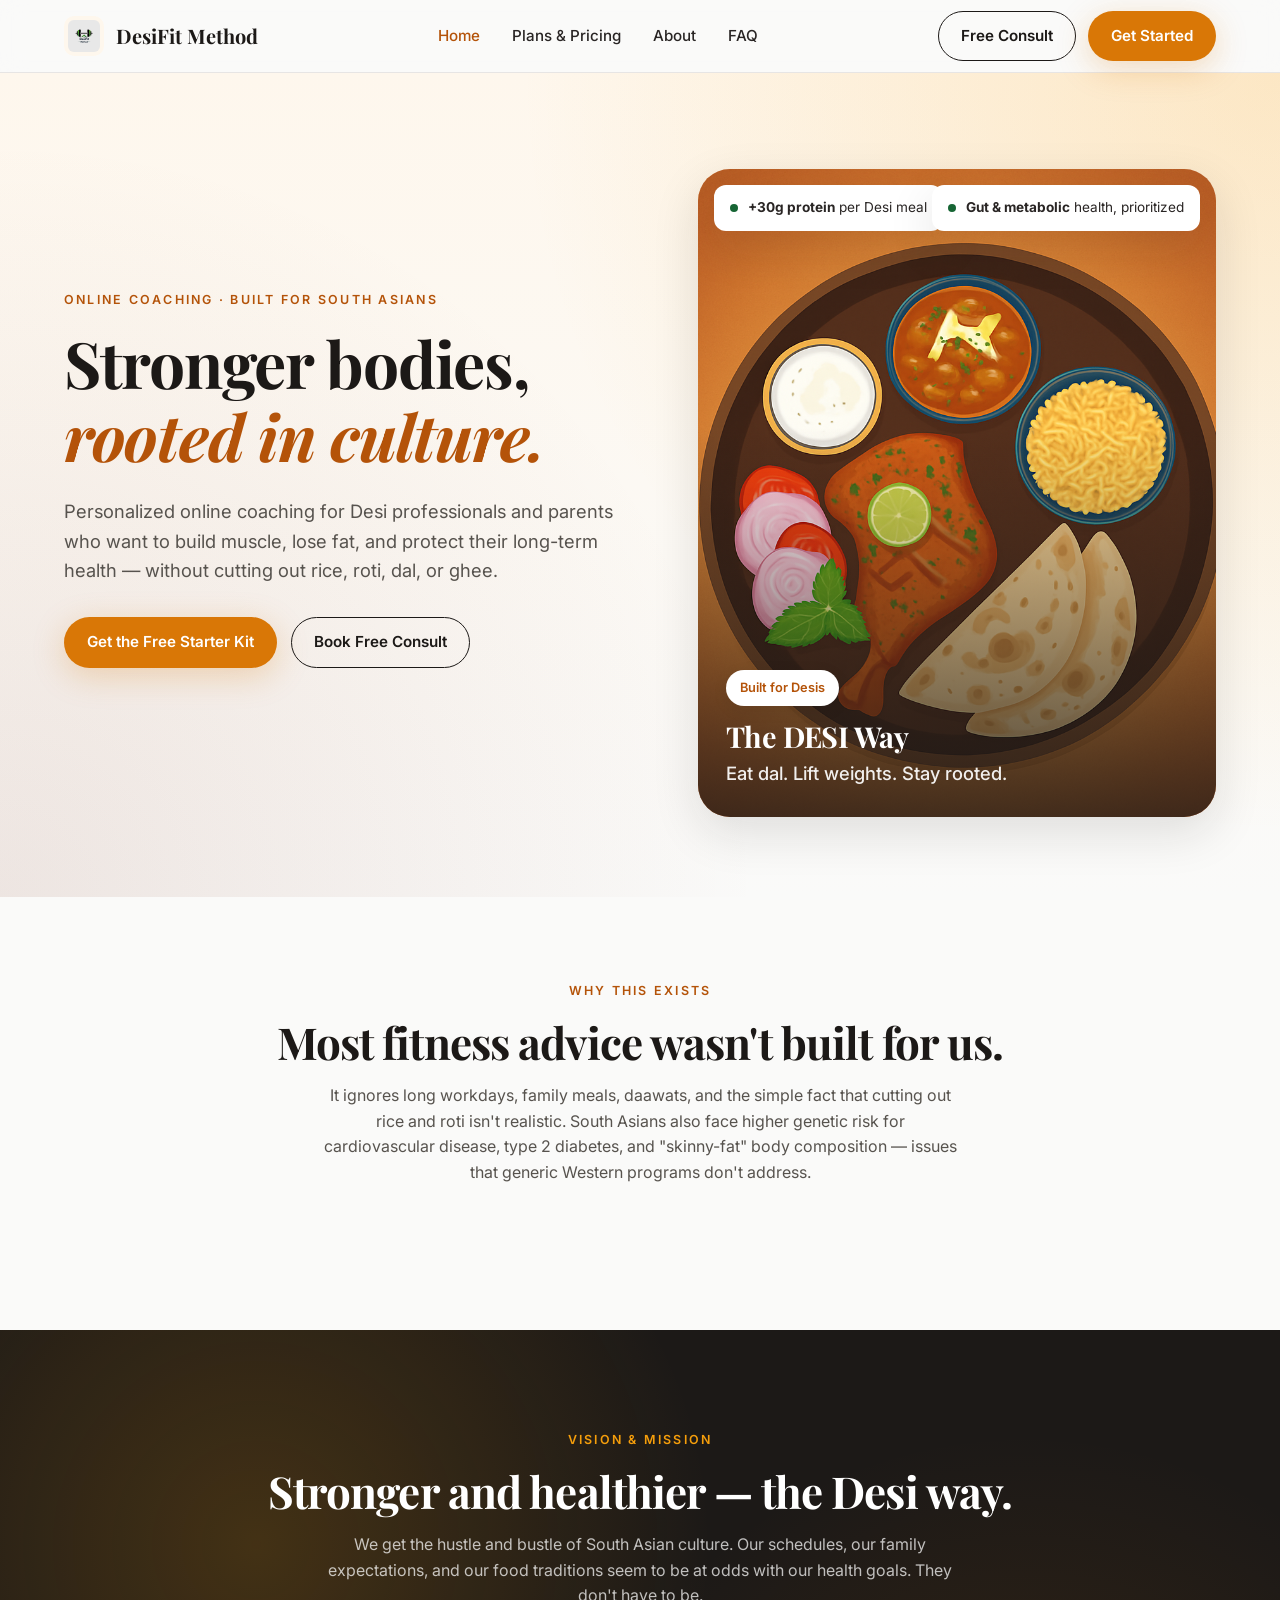
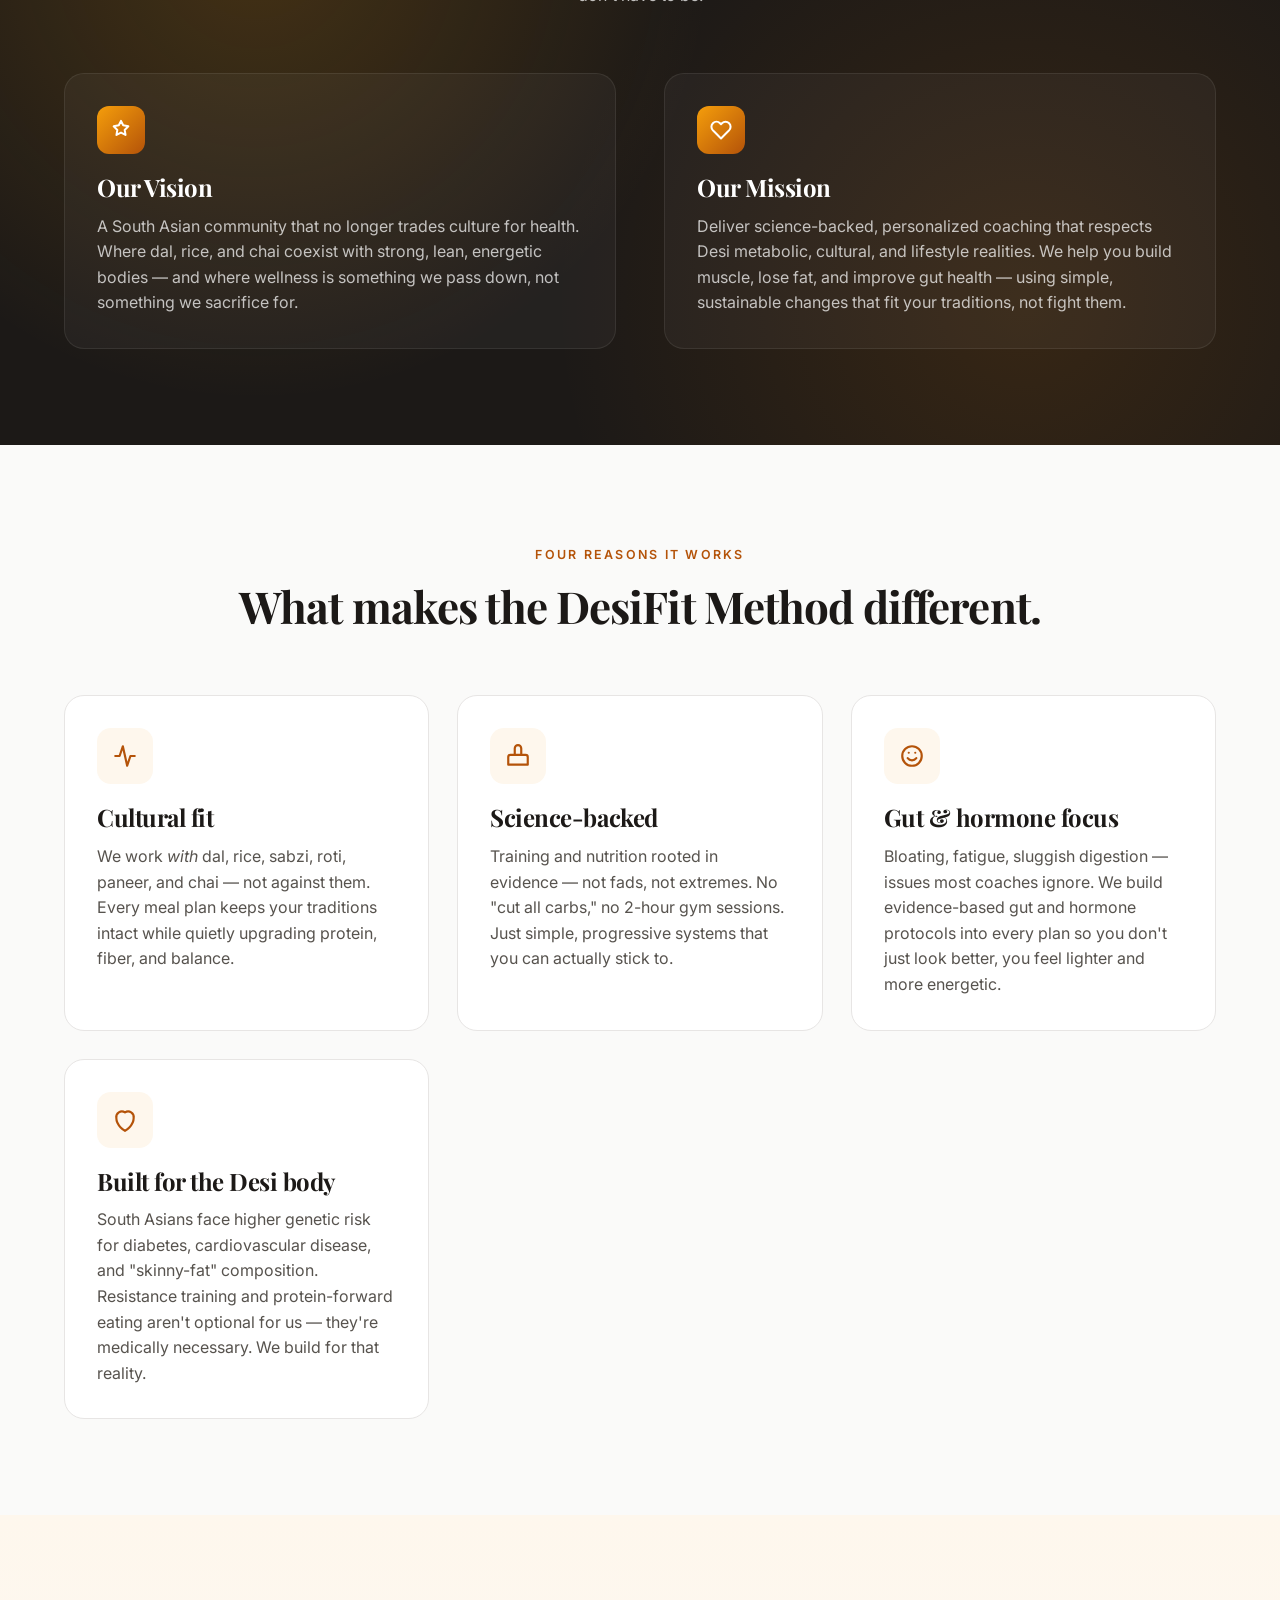
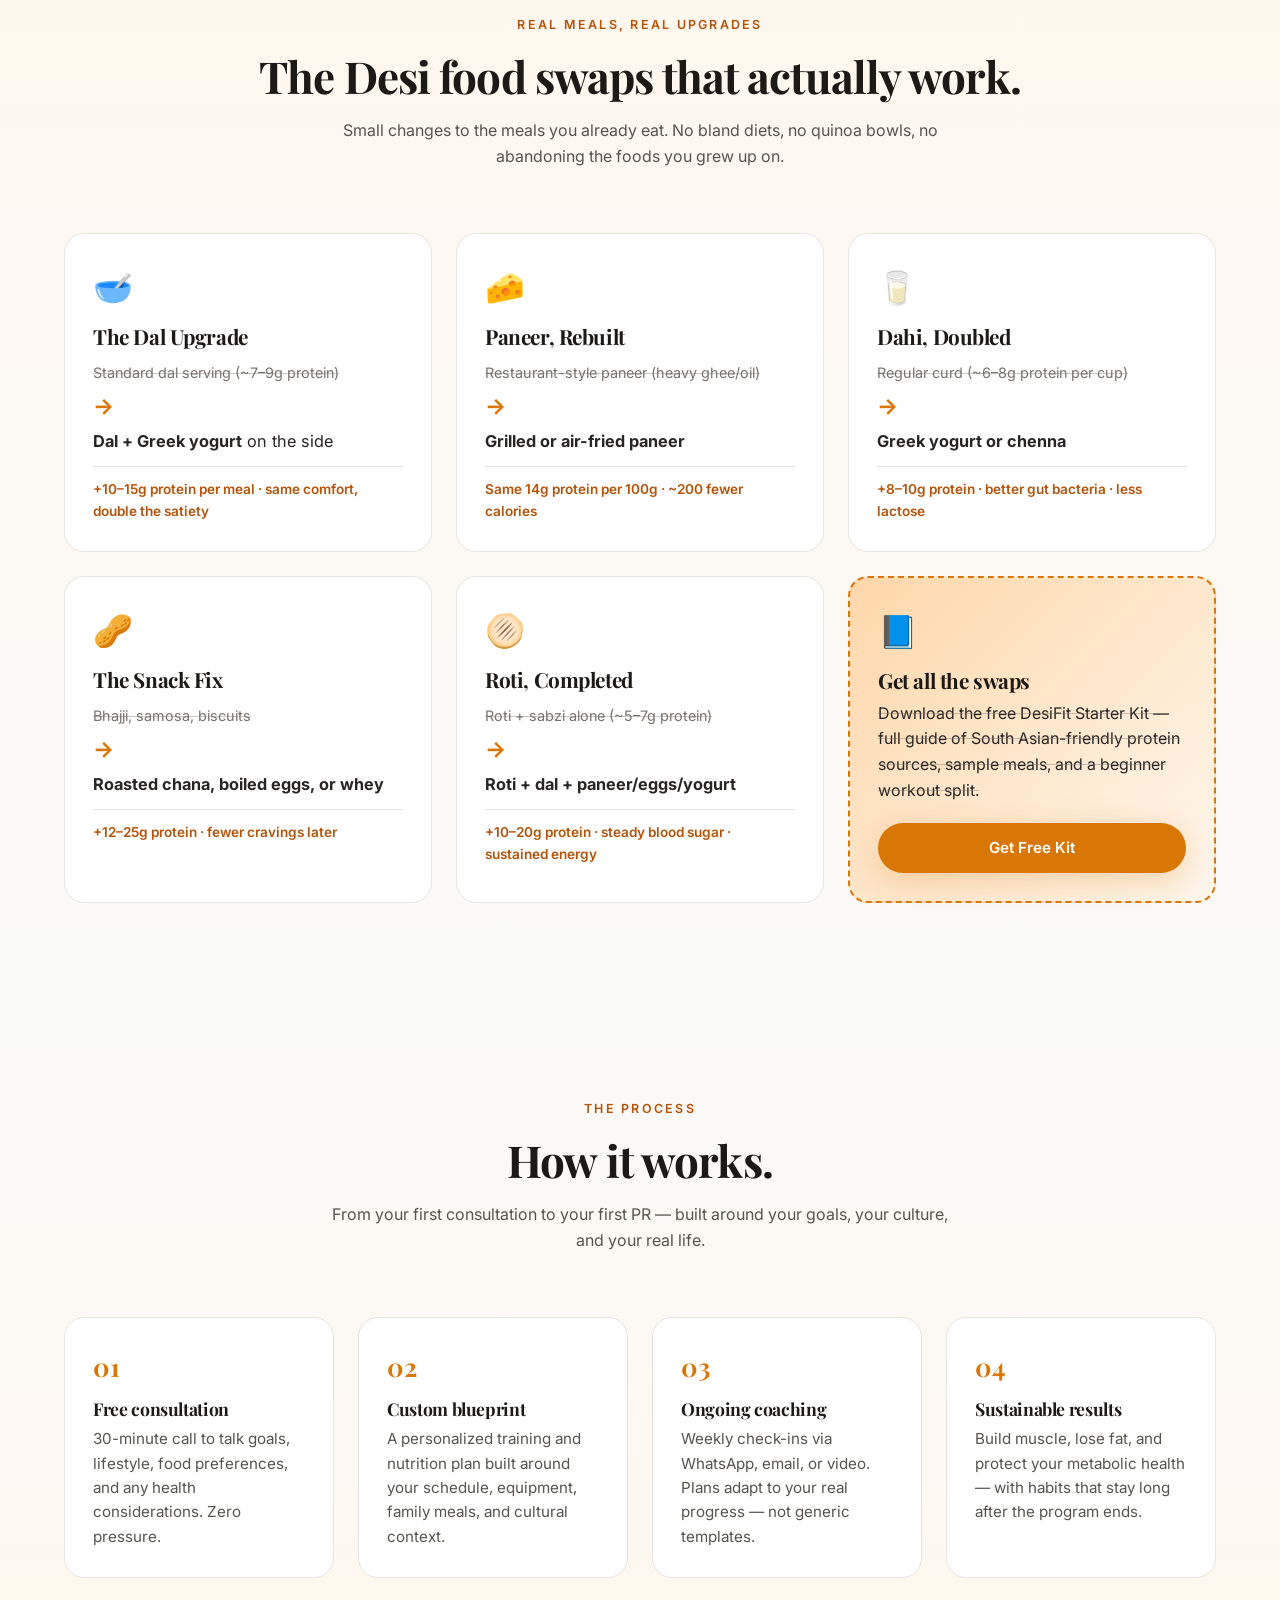
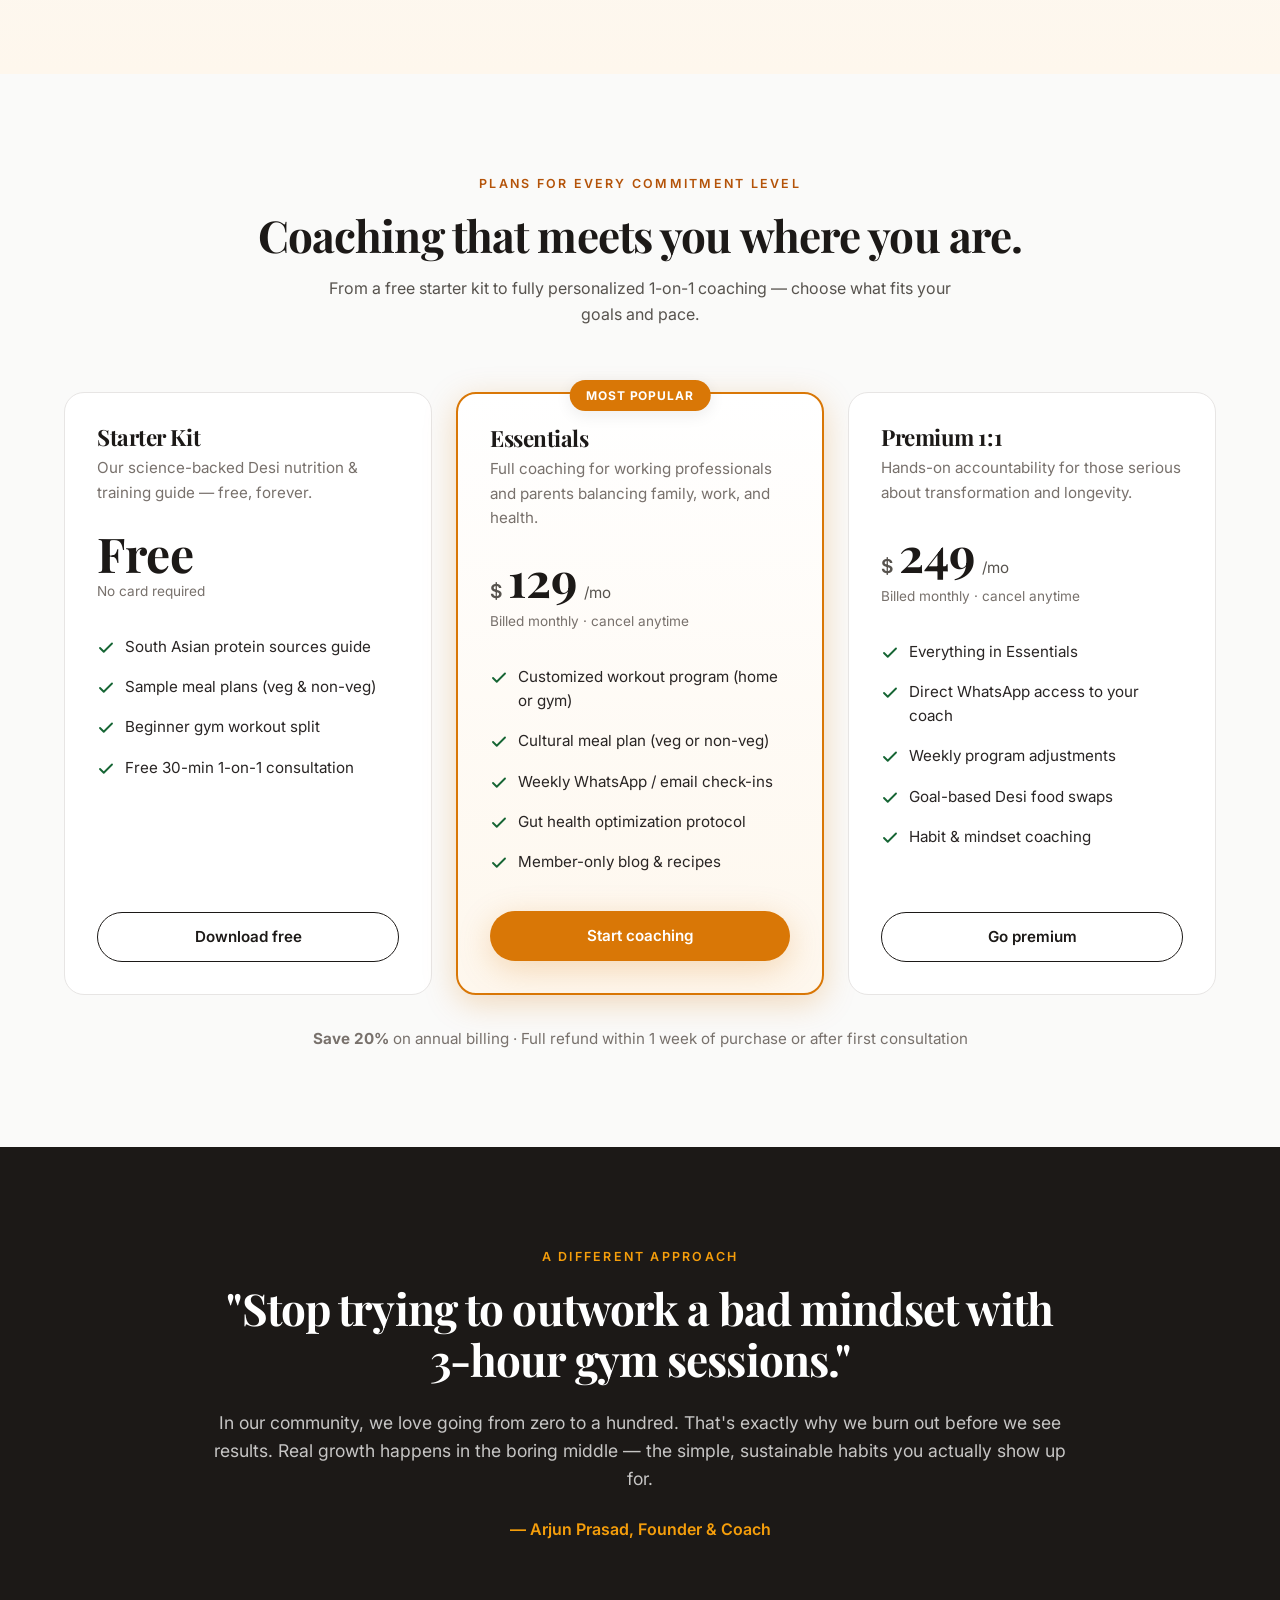
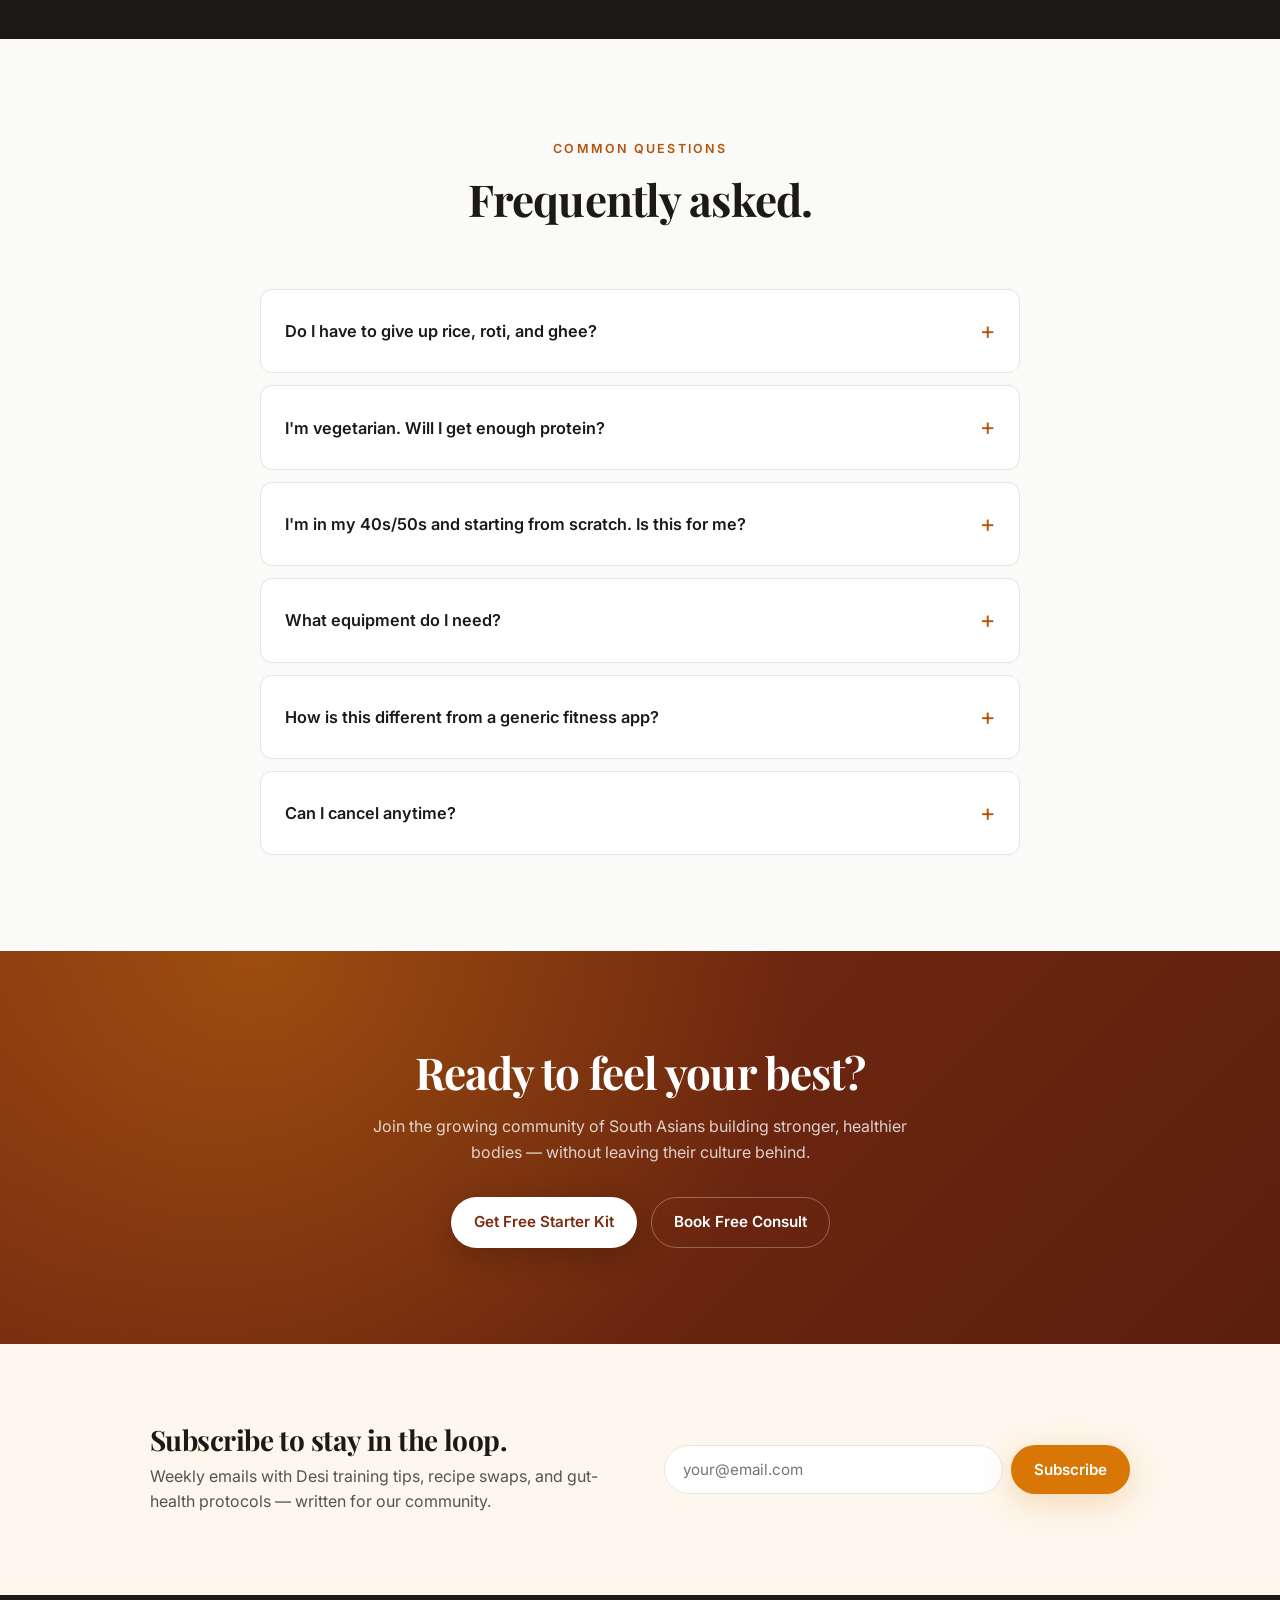
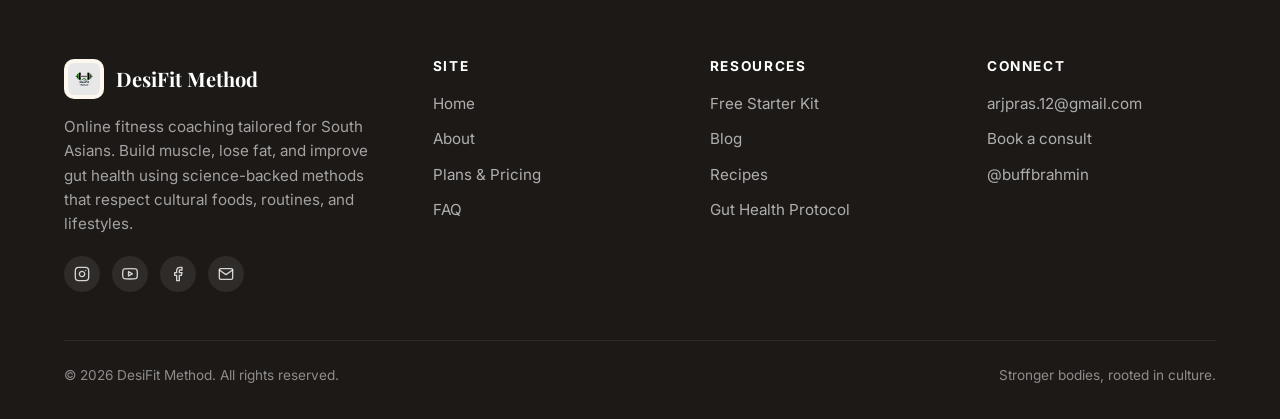
==== commit df948e2f: "Polish hero: photo backdrop, remove trust line, fix obscured chip - Remove "Trusted by Desi clients"" ====
--- a/index.html
+++ b/index.html
@@ -48,28 +48,20 @@
             <a href="plans.html" class="btn btn-primary">Get the Free Starter Kit</a>
             <a href="https://calendly.com/arjpras-12/30min" target="_blank" rel="noopener" class="btn btn-secondary">Book Free Consult</a>
           </div>
-          <div class="hero-trust">
-            <div class="avatars" aria-hidden="true">
-              <div class="avatar">A</div>
-              <div class="avatar">P</div>
-              <div class="avatar">S</div>
-              <div class="avatar">N</div>
-            </div>
-            <span>Trusted by Desi clients across the US, UK &amp; Canada</span>
-          </div>
-        </div>
-
-        <div class="hero-visual reveal" aria-hidden="true">
-          <div class="hero-floating top">
+        </div>
+
+        <div class="hero-visual reveal">
+          <img class="hero-photo" src="assets/DesiFit%20Method/7238a8e6-6c25-4584-8477-2551c0dfae1e.png" alt="South Asian fitness — strong, lean, rooted" />
+          <div class="hero-floating top" aria-hidden="true">
             <span class="dot"></span>
             <span><strong>+30g protein</strong> per Desi meal</span>
           </div>
-          <div class="hero-visual-content">
+          <div class="hero-visual-overlay">
             <span class="badge">Built for Desis</span>
             <h3>The DESI Way</h3>
-            <p style="color: var(--color-maroon); font-weight: 500;">Eat dal. Lift weights. Stay rooted.</p>
-          </div>
-          <div class="hero-floating bottom">
+            <p>Eat dal. Lift weights. Stay rooted.</p>
+          </div>
+          <div class="hero-floating bottom" aria-hidden="true">
             <span class="dot"></span>
             <span><strong>Gut &amp; metabolic</strong> health, prioritized</span>
           </div>
--- a/styles.css
+++ b/styles.css
@@ -285,55 +285,76 @@
     repeating-linear-gradient(45deg, var(--color-cream-deep) 0 12px, var(--color-cream) 12px 24px);
   overflow: hidden;
   box-shadow: var(--shadow-lg);
-  display: grid;
-  place-items: center;
-}
-
-.hero-visual::before {
+  isolation: isolate;
+}
+
+.hero-photo {
+  position: absolute;
+  inset: 0;
+  width: 100%;
+  height: 100%;
+  object-fit: cover;
+  z-index: 0;
+}
+
+.hero-visual::after {
   content: "";
   position: absolute;
-  inset: 16px;
-  border-radius: calc(var(--radius-xl) - 8px);
-  border: 1px dashed rgba(124, 45, 18, 0.25);
+  inset: 0;
+  background: linear-gradient(180deg, rgba(28, 25, 23, 0) 40%, rgba(28, 25, 23, 0.78) 100%);
   pointer-events: none;
-}
-
-.hero-visual-content {
-  text-align: center;
-  padding: 32px;
-  position: relative;
-}
-
-.hero-visual-content .badge {
+  z-index: 1;
+}
+
+.hero-visual-overlay {
+  position: absolute;
+  left: 0;
+  right: 0;
+  bottom: 0;
+  padding: 28px;
+  text-align: left;
+  z-index: 2;
+  color: #fff;
+}
+
+.hero-visual-overlay .badge {
   display: inline-flex;
   align-items: center;
   gap: 8px;
   background: #fff;
   padding: 8px 14px;
   border-radius: 999px;
-  font-size: 0.85rem;
+  font-size: 0.8rem;
   font-weight: 600;
   color: var(--color-saffron-deep);
   box-shadow: var(--shadow);
-  margin-bottom: 16px;
-}
-
-.hero-visual-content h3 {
-  font-size: 1.6rem;
-  color: var(--color-maroon);
-  margin-bottom: 8px;
+  margin-bottom: 14px;
+}
+
+.hero-visual-overlay h3 {
+  font-size: 1.8rem;
+  color: #fff;
+  margin-bottom: 6px;
+}
+
+.hero-visual-overlay p {
+  color: rgba(255,255,255,0.92);
+  font-weight: 500;
+  margin: 0;
 }
 
 .hero-floating {
   position: absolute;
   background: #fff;
-  padding: 14px 18px;
+  padding: 12px 16px;
   border-radius: var(--radius);
   box-shadow: var(--shadow-lg);
   font-size: 0.85rem;
   display: flex;
   align-items: center;
   gap: 10px;
+  z-index: 3;
+  max-width: calc(100% - 32px);
 }
 
 .hero-floating .dot {
@@ -341,10 +362,11 @@
   height: 8px;
   border-radius: 50%;
   background: var(--color-success);
-}
-
-.hero-floating.top { top: 32px; left: -24px; }
-.hero-floating.bottom { bottom: 40px; right: -24px; }
+  flex-shrink: 0;
+}
+
+.hero-floating.top { top: 16px; left: 16px; max-width: calc(55% - 8px); }
+.hero-floating.bottom { top: 16px; right: 16px; max-width: calc(55% - 8px); }
 
 /* ---------- Sections ---------- */
 
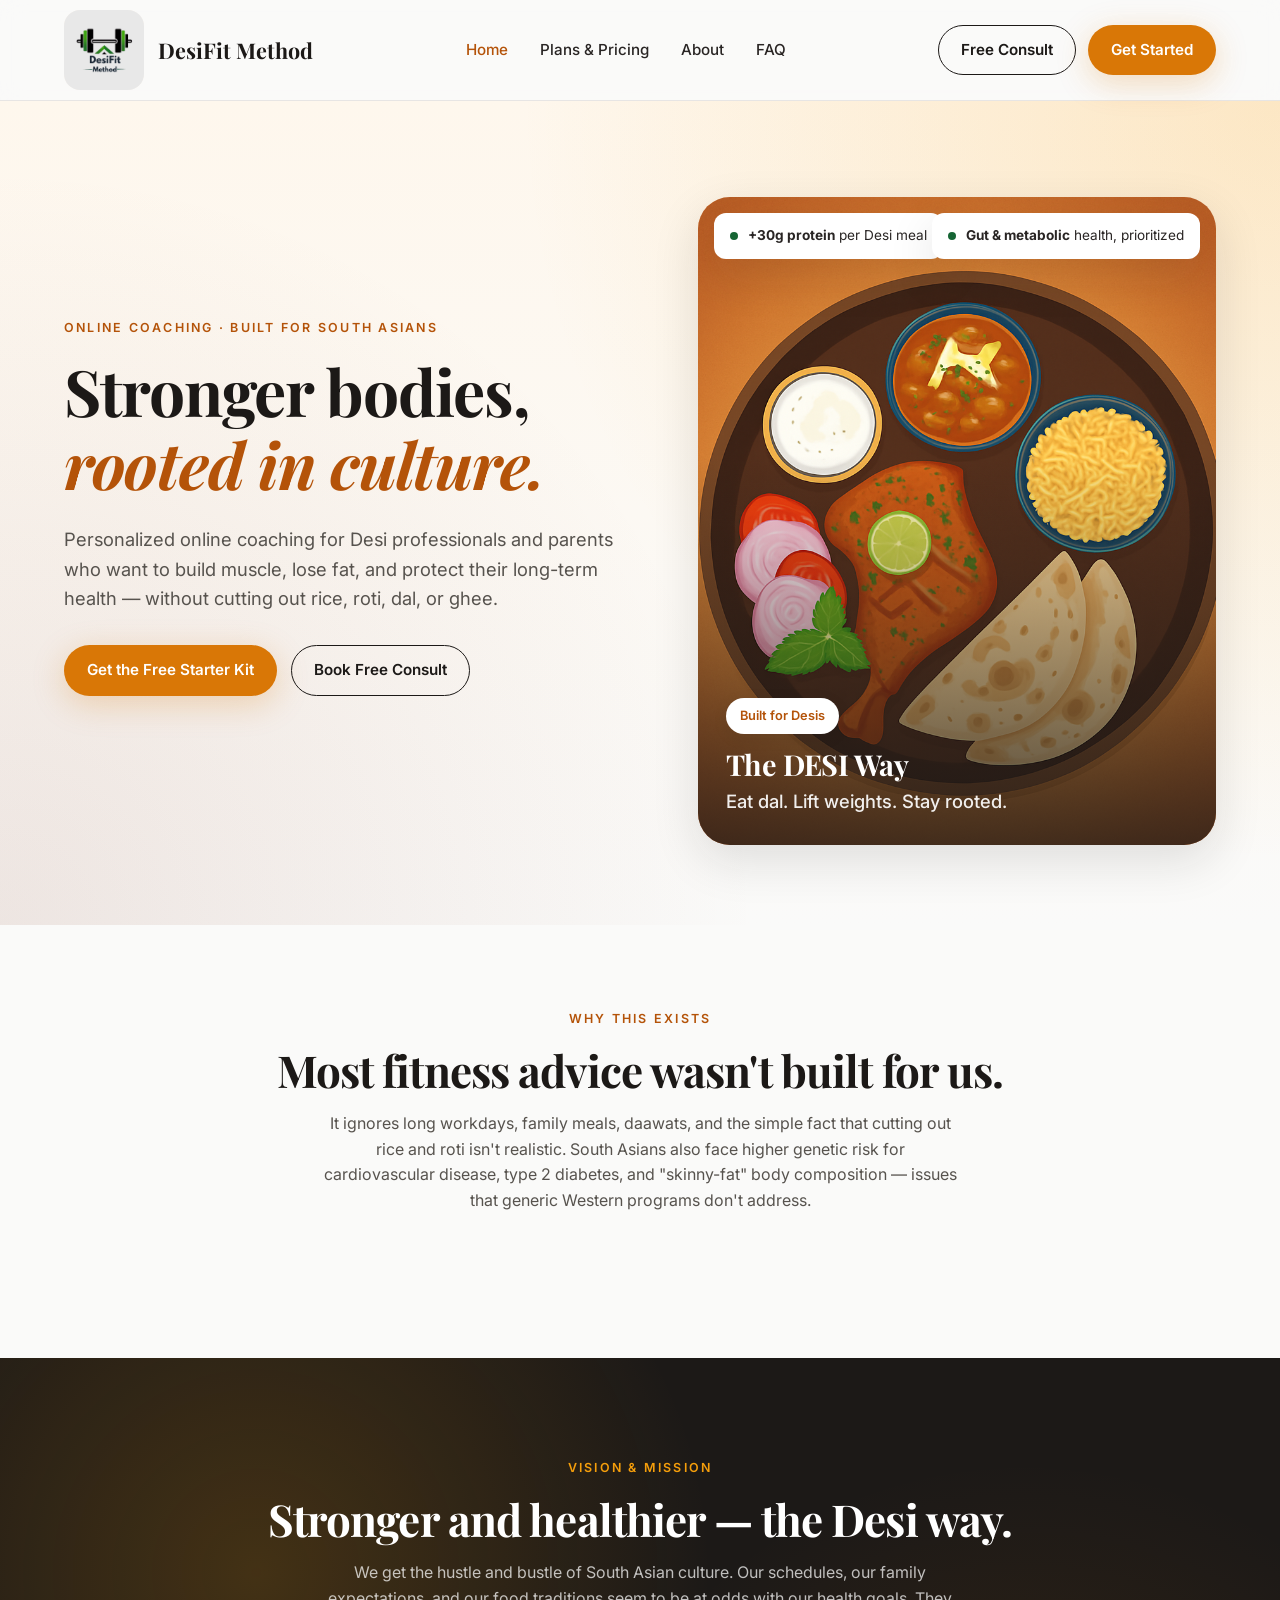
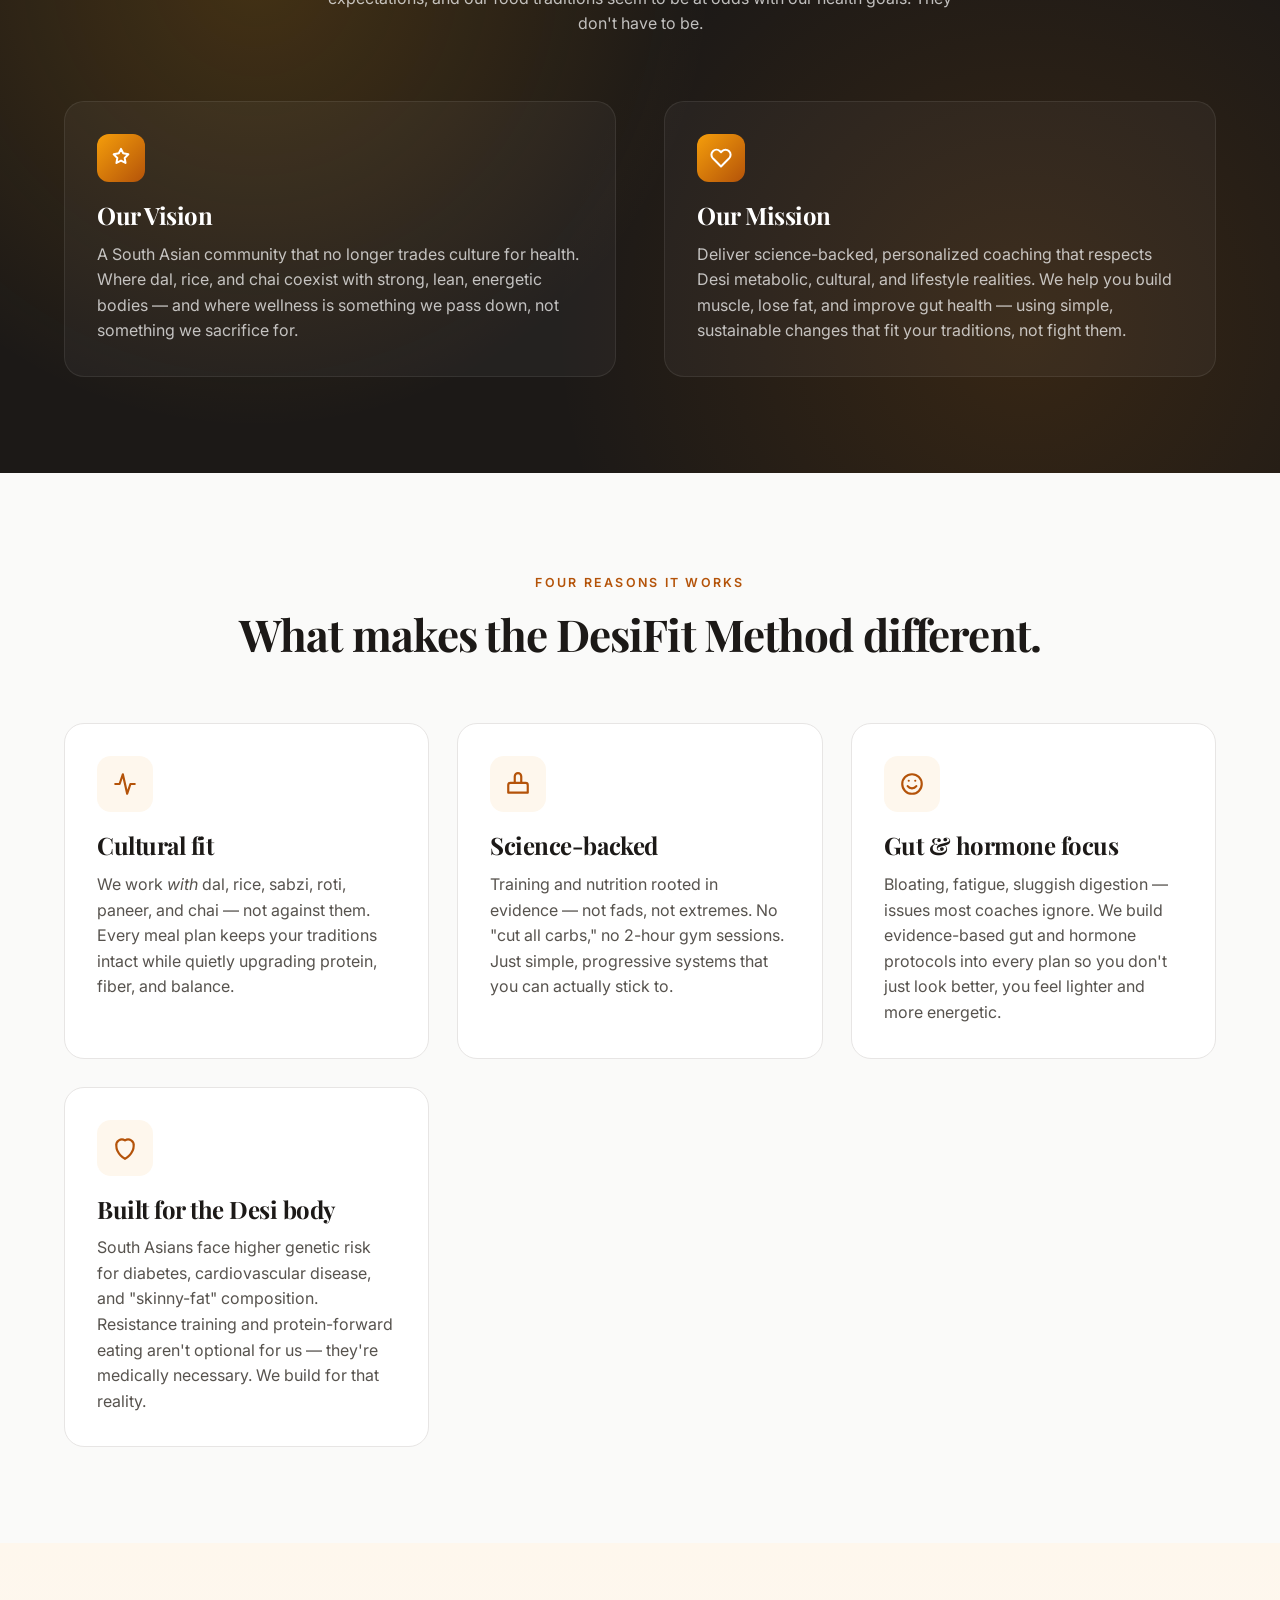
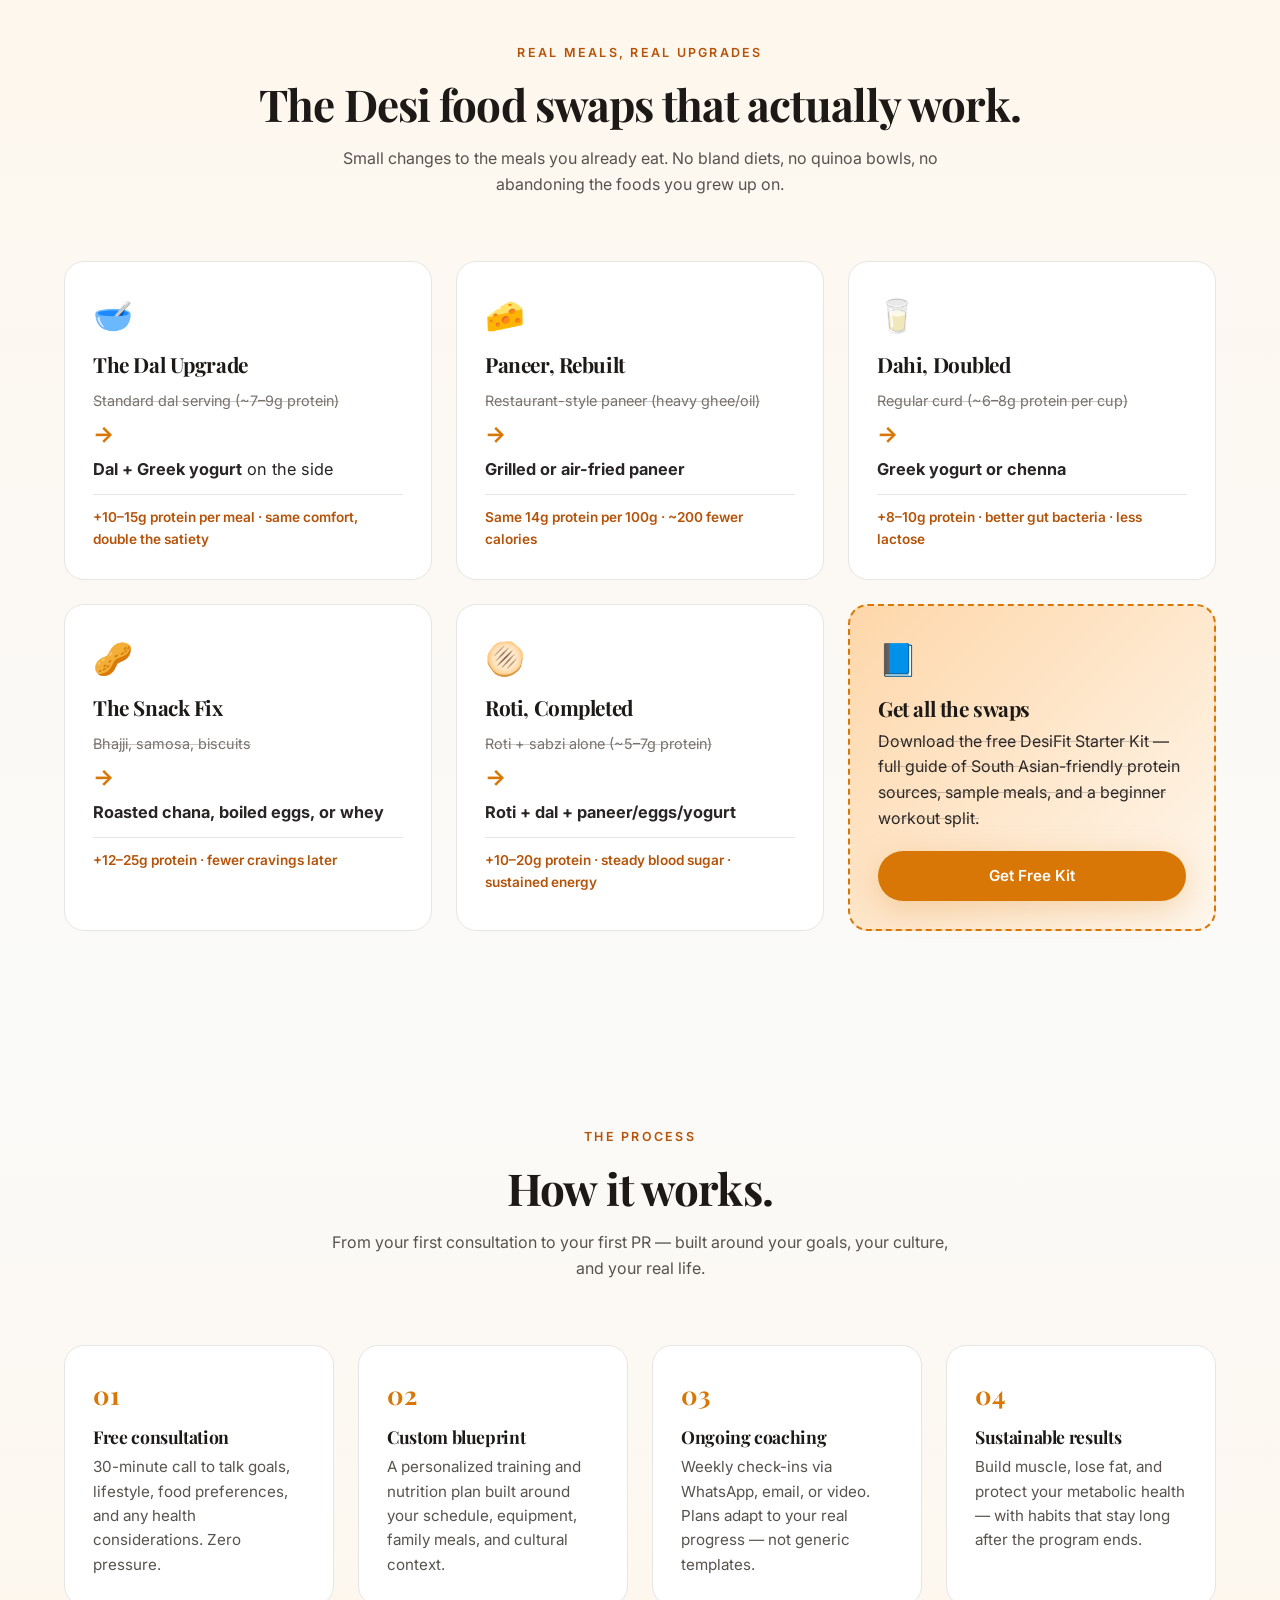
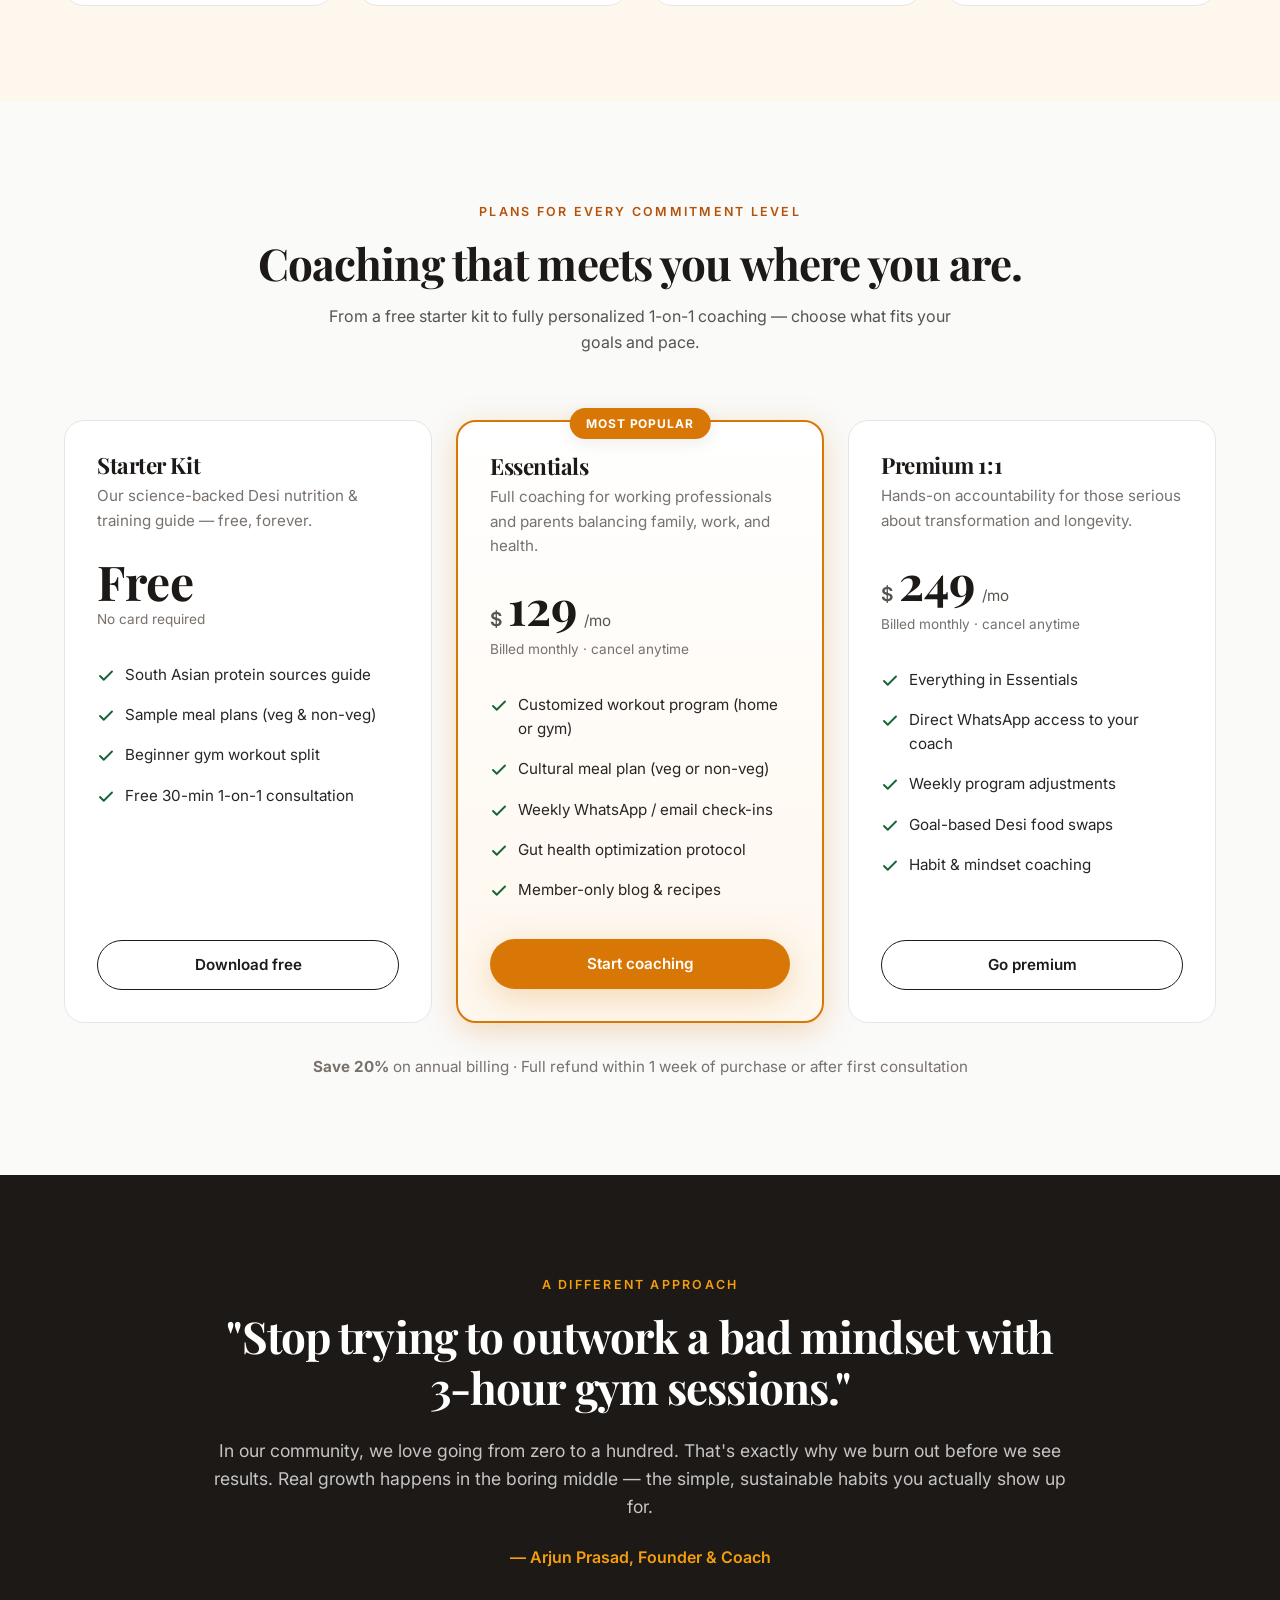
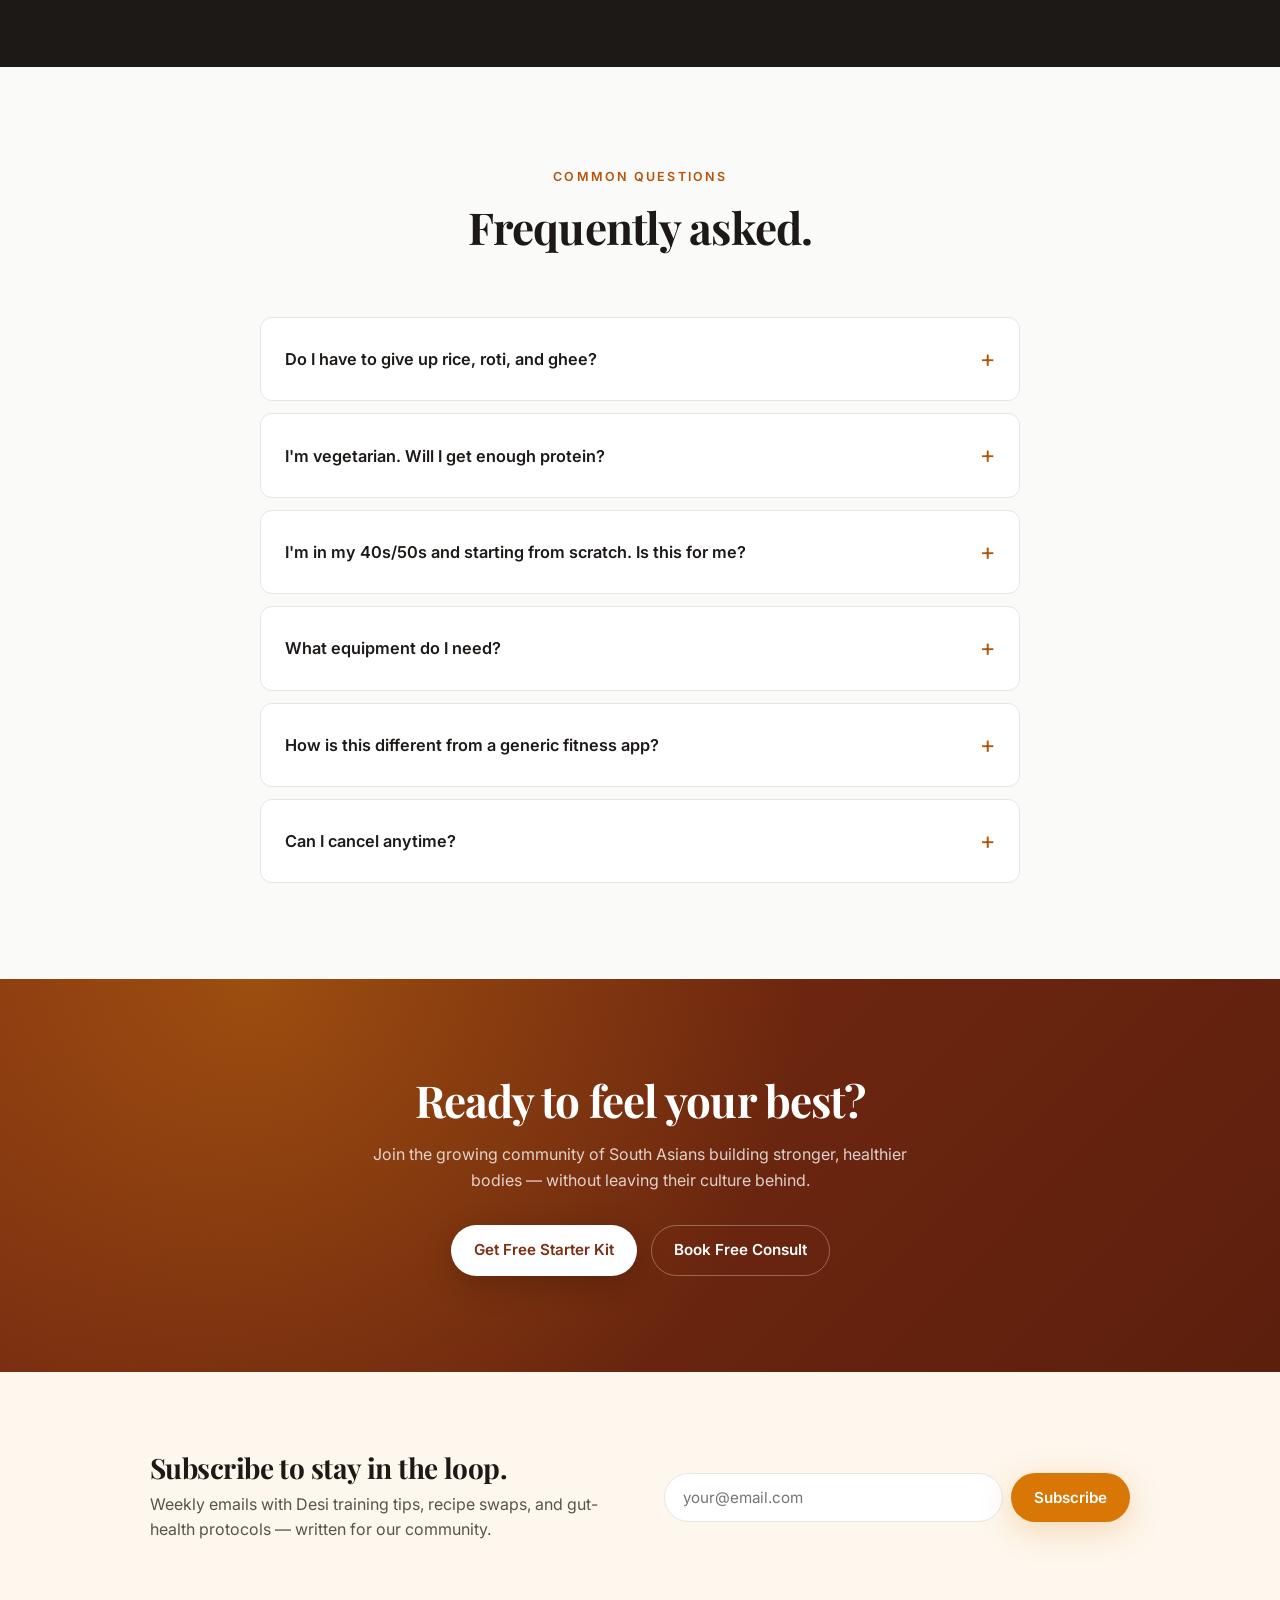
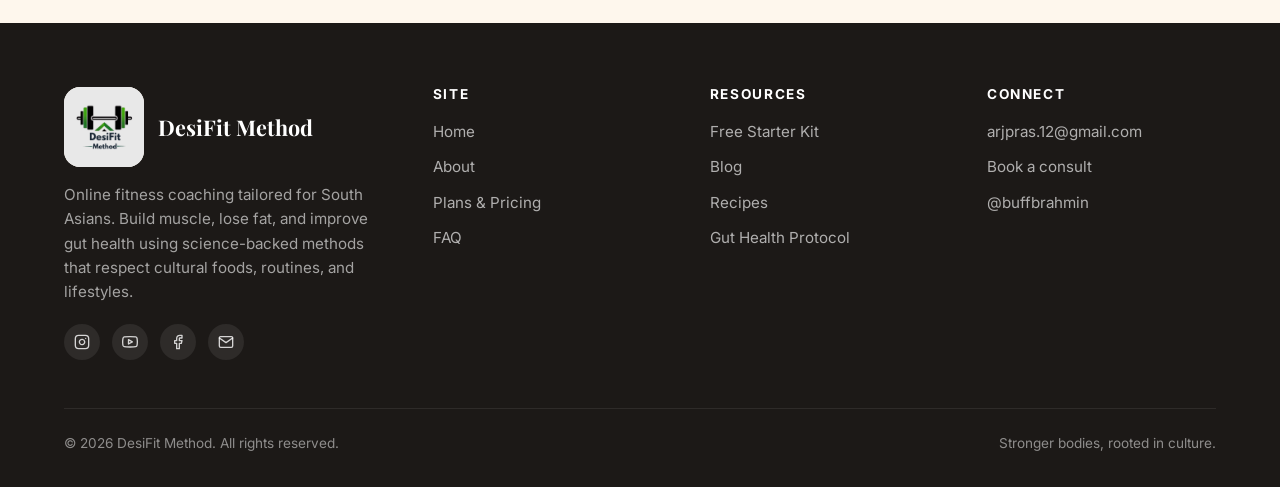
==== commit 5a4d78a7: "Enlarge logo mark within its cream box Wrap the nav/footer logo img in a fixed 80x80 cream-bg contai" ====
--- a/index.html
+++ b/index.html
@@ -16,7 +16,7 @@
   <header class="site-header">
     <nav class="nav" aria-label="Primary">
       <a href="index.html" class="brand">
-        <img src="assets/DesiFit%20Method/DesiFit Method (256 x 256 px).png" alt="DesiFit Method logo" />
+        <span class="brand-logo"><img src="assets/DesiFit%20Method/DesiFit Method (256 x 256 px).png" alt="DesiFit Method logo" /></span>
         <span>DesiFit Method</span>
       </a>
       <ul class="nav-links" id="navLinks">
@@ -395,7 +395,7 @@
       <div class="footer-grid">
         <div class="footer-brand">
           <a href="index.html" class="brand" style="color:#fff;">
-            <img src="assets/DesiFit%20Method/DesiFit Method (256 x 256 px).png" alt="DesiFit Method logo" />
+            <span class="brand-logo"><img src="assets/DesiFit%20Method/DesiFit Method (256 x 256 px).png" alt="DesiFit Method logo" /></span>
             <span>DesiFit Method</span>
           </a>
           <p>Online fitness coaching tailored for South Asians. Build muscle, lose fat, and improve gut health using science-backed methods that respect cultural foods, routines, and lifestyles.</p>
--- a/styles.css
+++ b/styles.css
@@ -111,7 +111,7 @@
   display: flex;
   align-items: center;
   justify-content: space-between;
-  height: 72px;
+  height: 100px;
   max-width: var(--container);
   margin: 0 auto;
   padding: 0 24px;
@@ -120,20 +120,30 @@
 .brand {
   display: flex;
   align-items: center;
-  gap: 12px;
+  gap: 14px;
   font-family: var(--font-display);
   font-weight: 700;
-  font-size: 1.25rem;
+  font-size: 1.35rem;
   color: var(--color-charcoal);
 }
 
-.brand img {
-  width: 40px;
-  height: 40px;
-  border-radius: 10px;
+.brand-logo {
+  width: 80px;
+  height: 80px;
+  border-radius: 16px;
+  background: var(--color-cream);
+  display: grid;
+  place-items: center;
+  overflow: hidden;
+  flex-shrink: 0;
+}
+
+.brand-logo img {
+  width: 100%;
+  height: 100%;
   object-fit: contain;
-  background: var(--color-cream);
-  padding: 4px;
+  transform: scale(1.32);
+  transform-origin: center;
 }
 
 .nav-links {
@@ -1092,7 +1102,7 @@
     display: flex;
     flex-direction: column;
     position: absolute;
-    top: 72px;
+    top: 100px;
     left: 0;
     right: 0;
     background: #fff;
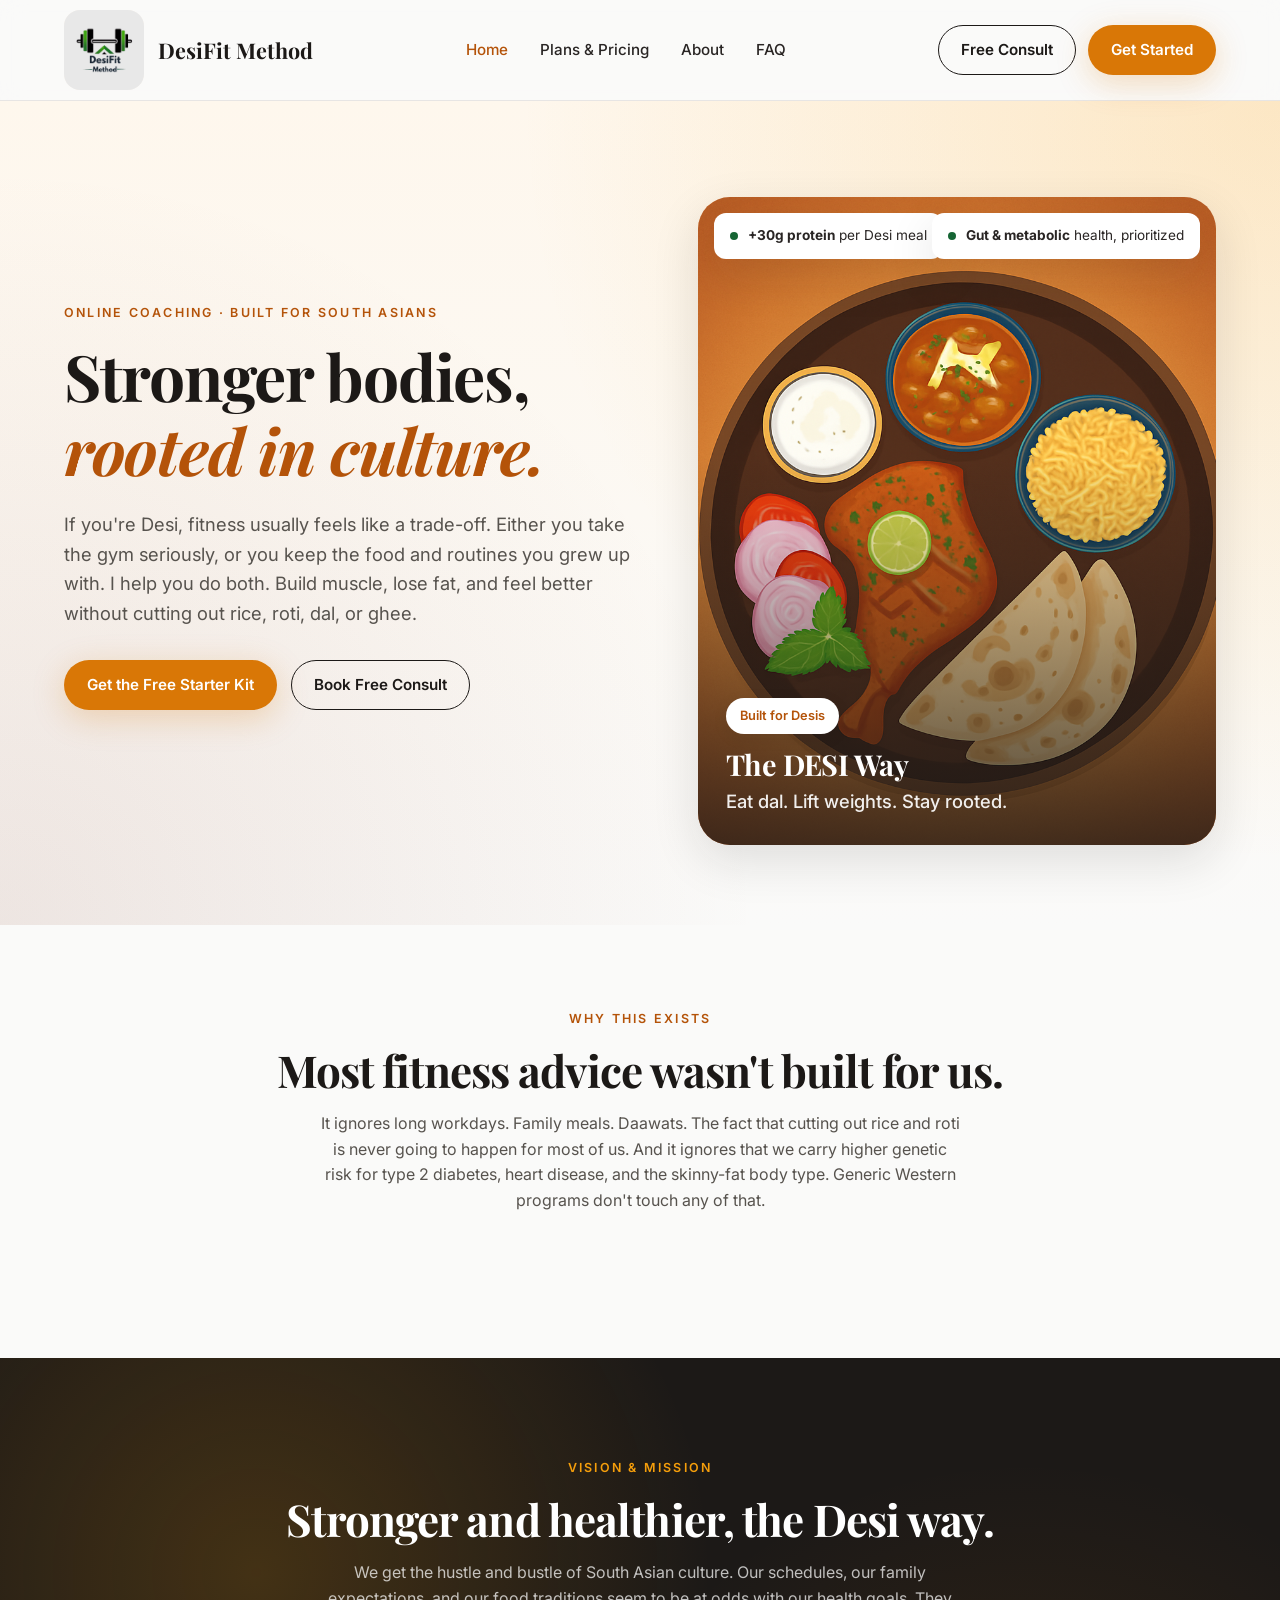
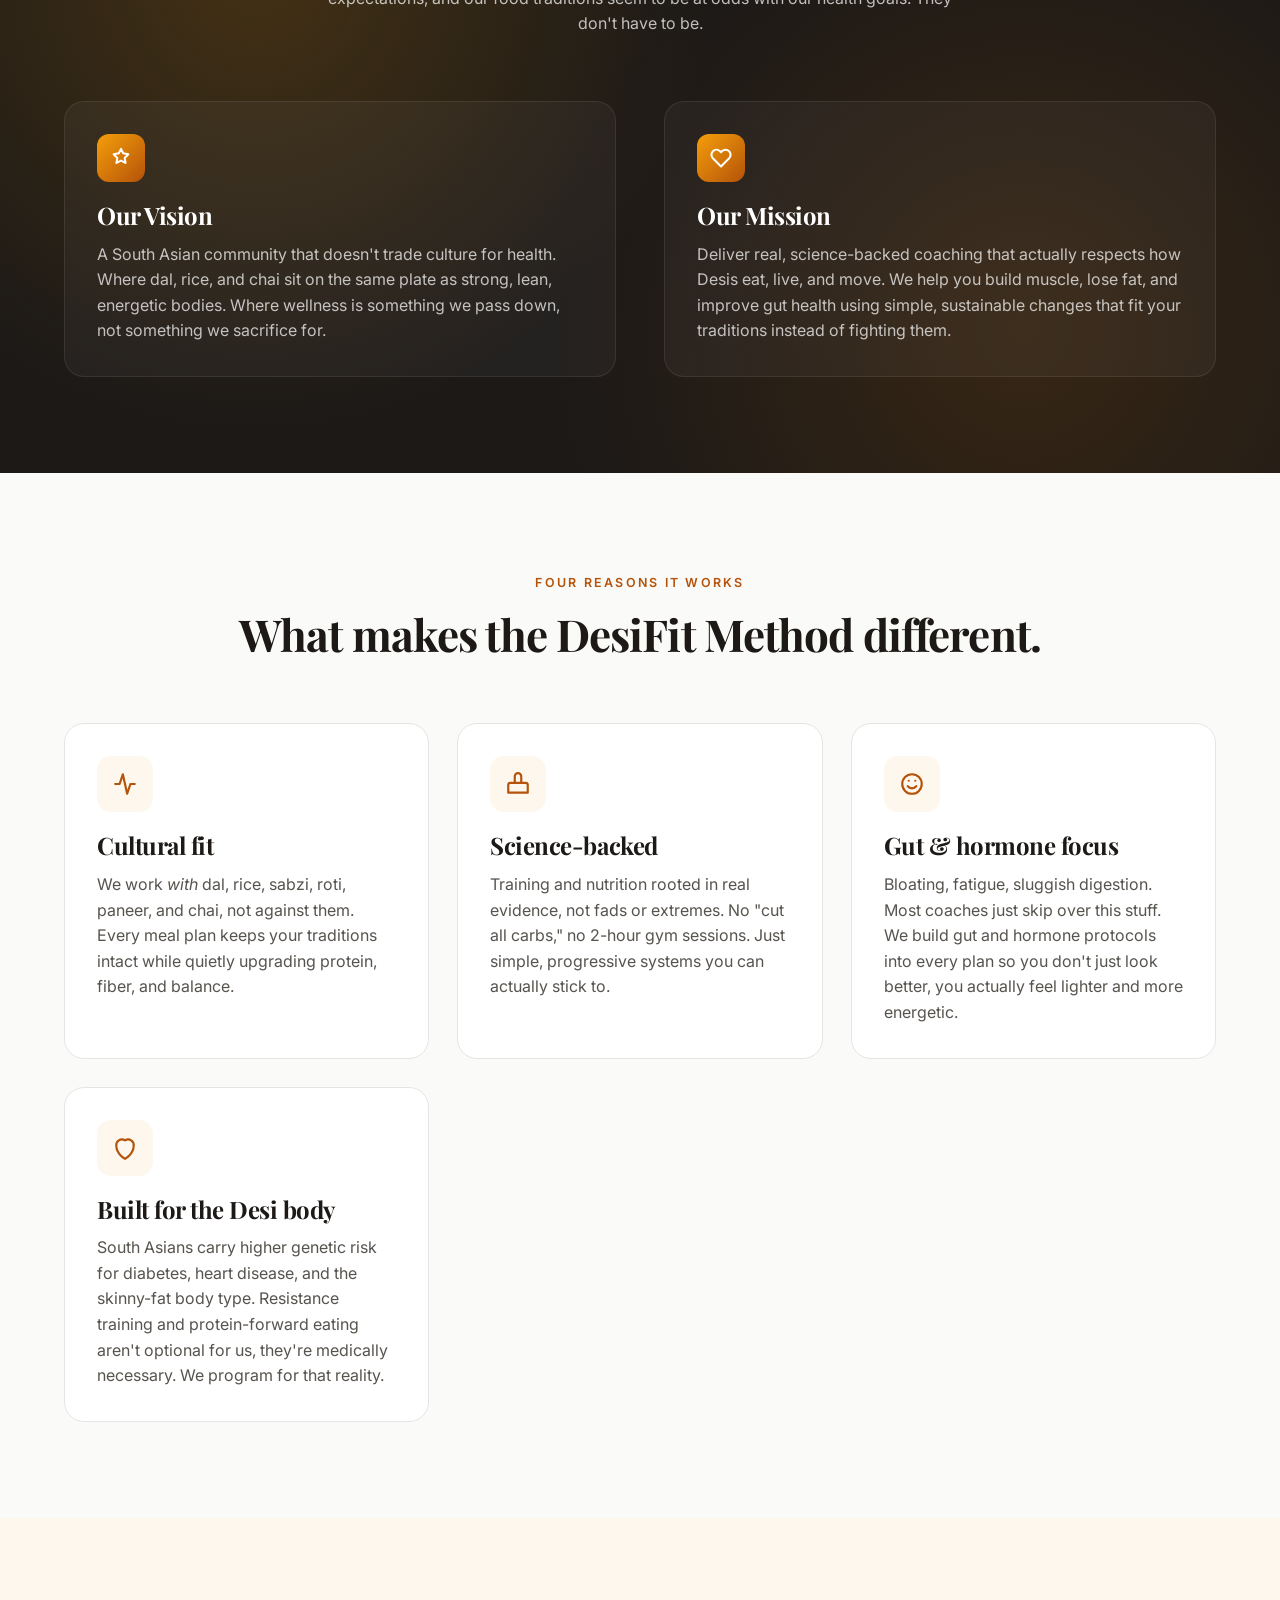
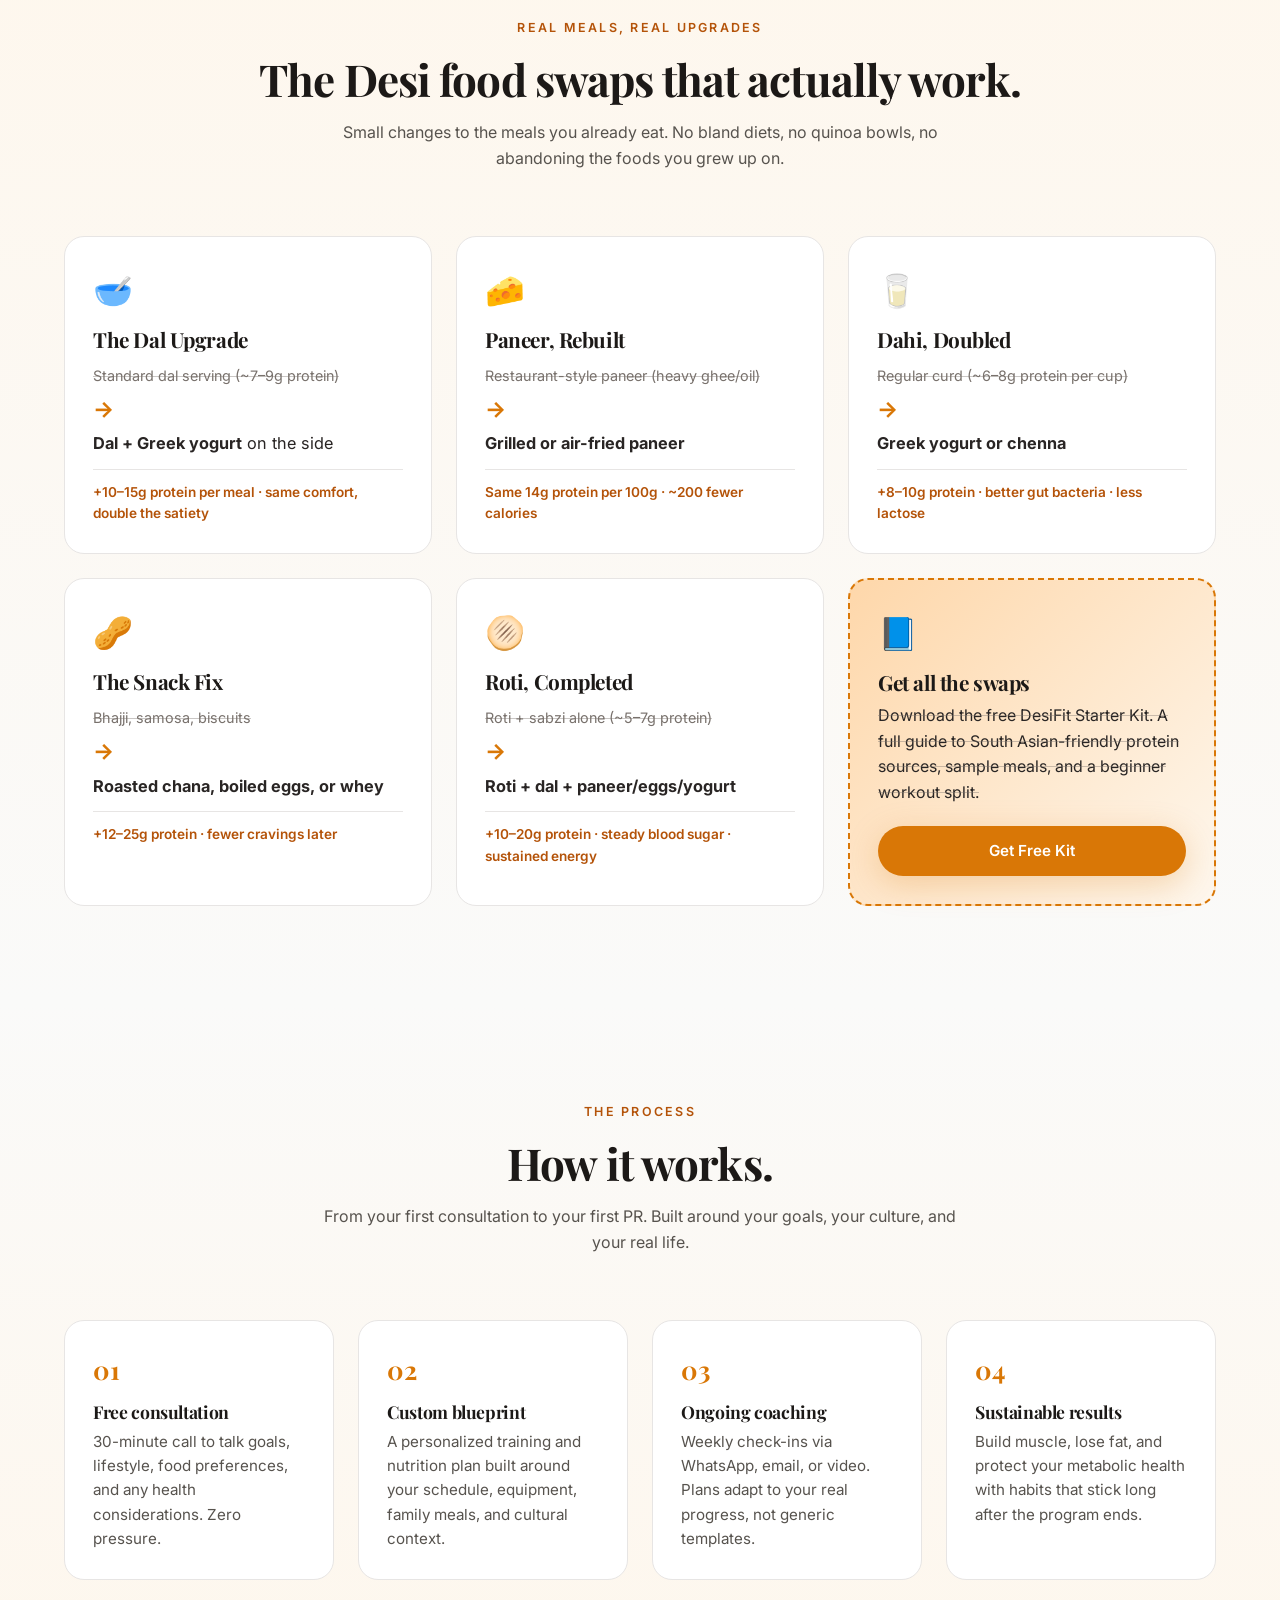
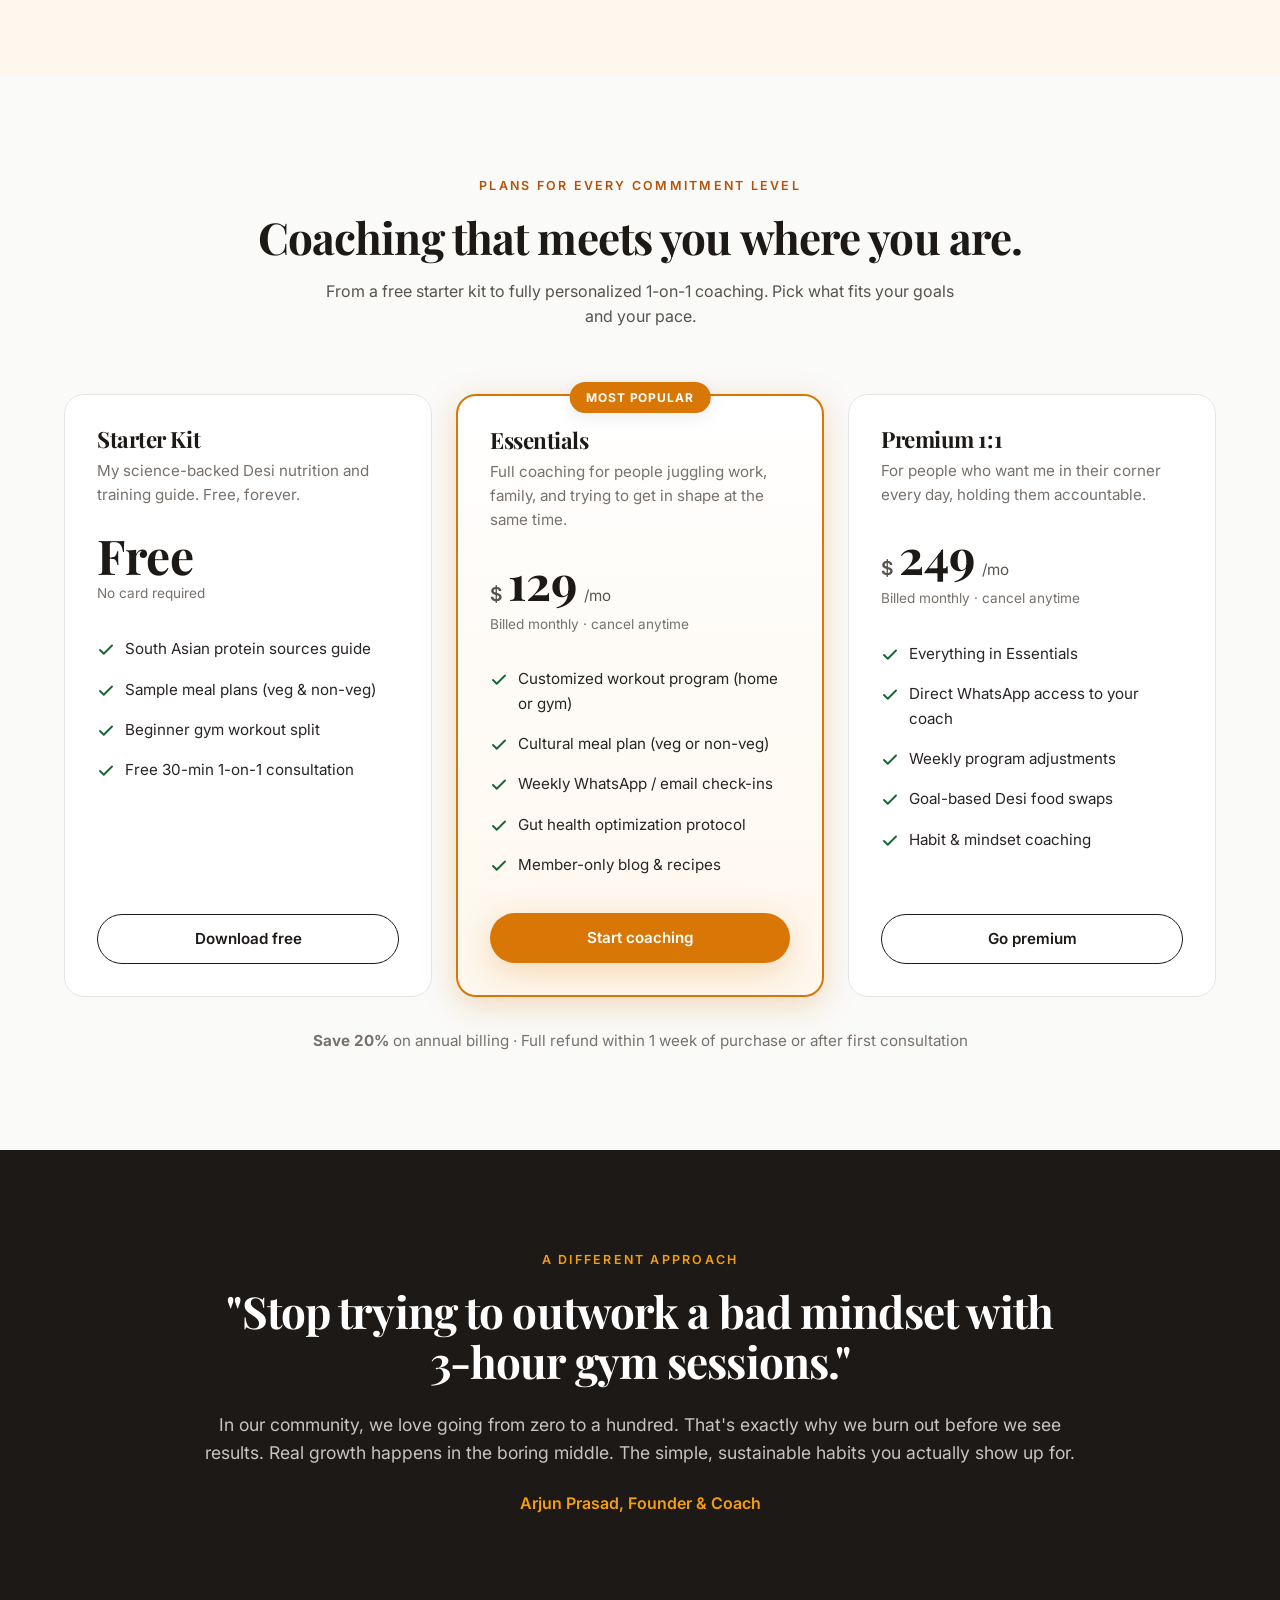
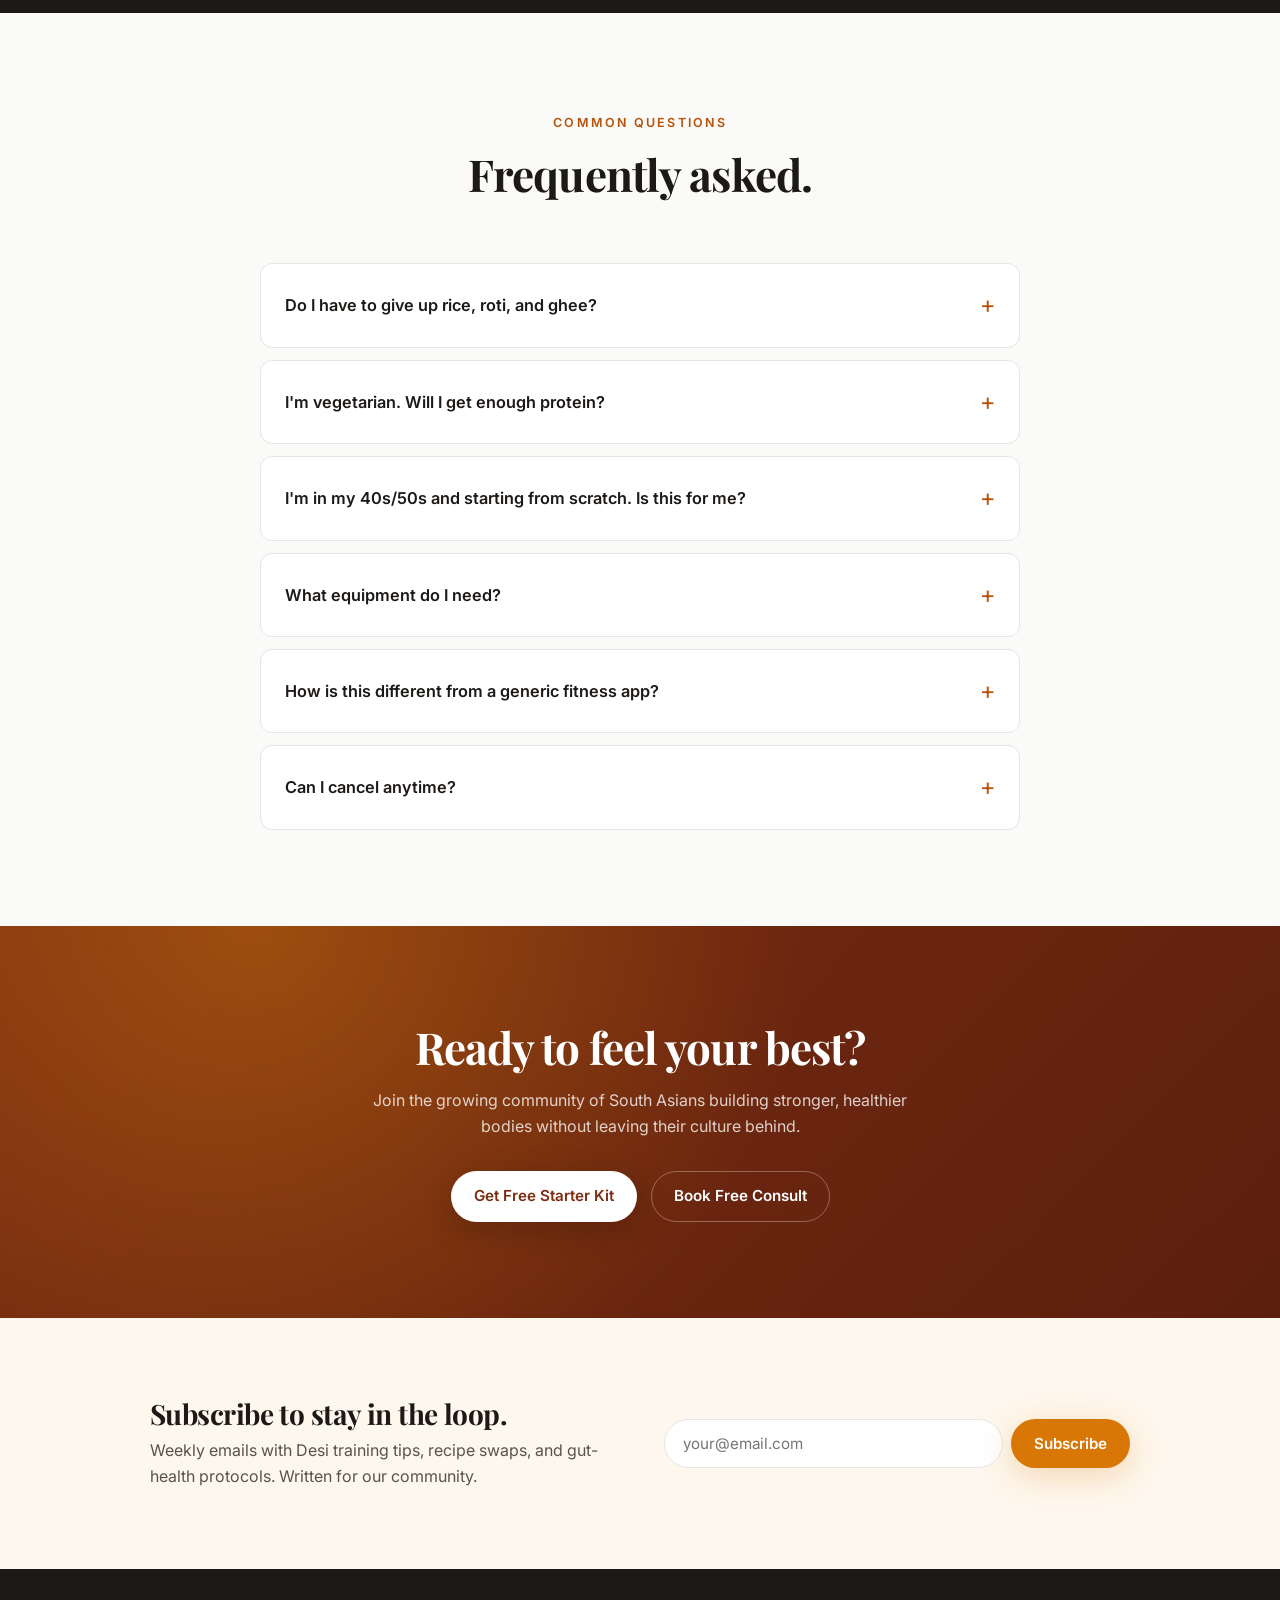
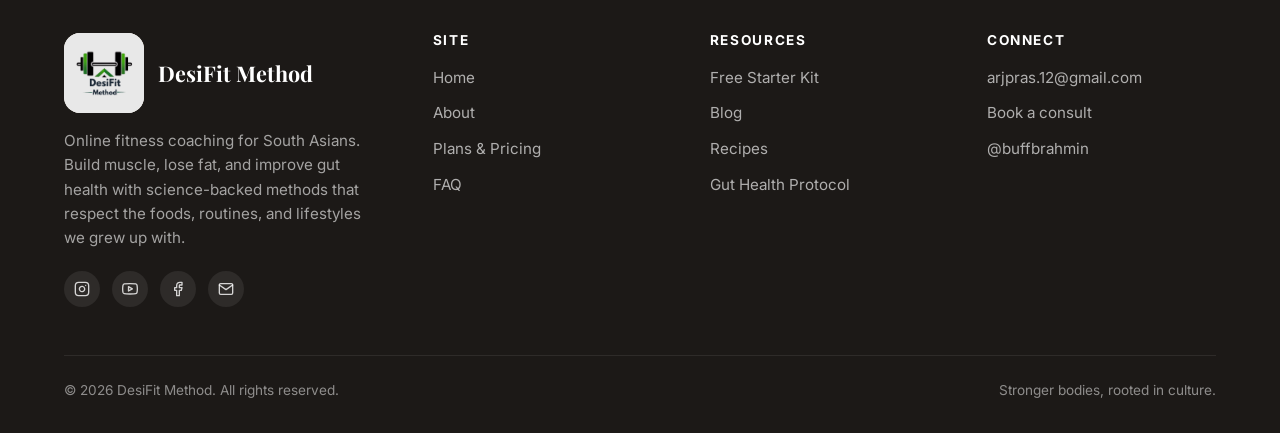
==== commit 8fed9621: "Rewrite descriptions in founder voice, drop em dashes Reword body copy across home, plans, and about" ====
--- a/index.html
+++ b/index.html
@@ -3,8 +3,8 @@
 <head>
   <meta charset="UTF-8" />
   <meta name="viewport" content="width=device-width, initial-scale=1.0" />
-  <title>DesiFit Method — Stronger Bodies, Rooted in Culture</title>
-  <meta name="description" content="Personalized online fitness coaching for South Asians. Build muscle, lose fat, and improve metabolic and gut health — without giving up dal, rice, roti, or the foods you grew up on." />
+  <title>DesiFit Method | Stronger Bodies, Rooted in Culture</title>
+  <meta name="description" content="Online fitness coaching built for South Asians. Build muscle, lose fat, and feel better without cutting out rice, roti, or any food you grew up loving." />
   <link rel="icon" type="image/png" href="assets/DesiFit%20Method/DesiFit Method (256 x 256 px).png" />
   <link rel="preconnect" href="https://fonts.googleapis.com" />
   <link rel="preconnect" href="https://fonts.gstatic.com" crossorigin />
@@ -43,7 +43,7 @@
         <div class="hero-copy reveal">
           <span class="eyebrow">Online Coaching · Built for South Asians</span>
           <h1>Stronger bodies, <span class="accent">rooted in culture.</span></h1>
-          <p>Personalized online coaching for Desi professionals and parents who want to build muscle, lose fat, and protect their long-term health — without cutting out rice, roti, dal, or ghee.</p>
+          <p>If you're Desi, fitness usually feels like a trade-off. Either you take the gym seriously, or you keep the food and routines you grew up with. I help you do both. Build muscle, lose fat, and feel better without cutting out rice, roti, dal, or ghee.</p>
           <div class="hero-cta">
             <a href="plans.html" class="btn btn-primary">Get the Free Starter Kit</a>
             <a href="https://calendly.com/arjpras-12/30min" target="_blank" rel="noopener" class="btn btn-secondary">Book Free Consult</a>
@@ -51,7 +51,7 @@
         </div>
 
         <div class="hero-visual reveal">
-          <img class="hero-photo" src="assets/DesiFit%20Method/7238a8e6-6c25-4584-8477-2551c0dfae1e.png" alt="South Asian fitness — strong, lean, rooted" />
+          <img class="hero-photo" src="assets/DesiFit%20Method/7238a8e6-6c25-4584-8477-2551c0dfae1e.png" alt="South Asian fitness, strong, lean, rooted" />
           <div class="hero-floating top" aria-hidden="true">
             <span class="dot"></span>
             <span><strong>+30g protein</strong> per Desi meal</span>
@@ -75,7 +75,7 @@
         <div class="section-header reveal">
           <span class="eyebrow">Why this exists</span>
           <h2>Most fitness advice wasn't built for us.</h2>
-          <p>It ignores long workdays, family meals, daawats, and the simple fact that cutting out rice and roti isn't realistic. South Asians also face higher genetic risk for cardiovascular disease, type 2 diabetes, and "skinny-fat" body composition — issues that generic Western programs don't address.</p>
+          <p>It ignores long workdays. Family meals. Daawats. The fact that cutting out rice and roti is never going to happen for most of us. And it ignores that we carry higher genetic risk for type 2 diabetes, heart disease, and the skinny-fat body type. Generic Western programs don't touch any of that.</p>
         </div>
       </div>
     </section>
@@ -85,7 +85,7 @@
       <div class="container">
         <div class="section-header reveal">
           <span class="eyebrow" style="color: var(--color-turmeric);">Vision &amp; Mission</span>
-          <h2>Stronger and healthier — the Desi way.</h2>
+          <h2>Stronger and healthier, the Desi way.</h2>
           <p>We get the hustle and bustle of South Asian culture. Our schedules, our family expectations, and our food traditions seem to be at odds with our health goals. They don't have to be.</p>
         </div>
 
@@ -95,7 +95,7 @@
               <svg width="22" height="22" viewBox="0 0 24 24" fill="none" stroke="#fff" stroke-width="2.2" stroke-linecap="round" stroke-linejoin="round"><path d="M12 2l2.39 4.84L20 8l-4 3.9.94 5.5L12 14.77 7.06 17.4 8 11.9 4 8l5.61-1.16L12 2z"/></svg>
             </div>
             <h3>Our Vision</h3>
-            <p>A South Asian community that no longer trades culture for health. Where dal, rice, and chai coexist with strong, lean, energetic bodies — and where wellness is something we pass down, not something we sacrifice for.</p>
+            <p>A South Asian community that doesn't trade culture for health. Where dal, rice, and chai sit on the same plate as strong, lean, energetic bodies. Where wellness is something we pass down, not something we sacrifice for.</p>
           </article>
 
           <article class="vm-card reveal">
@@ -103,7 +103,7 @@
               <svg width="22" height="22" viewBox="0 0 24 24" fill="none" stroke="#fff" stroke-width="2.2" stroke-linecap="round" stroke-linejoin="round"><path d="M20.84 4.61a5.5 5.5 0 0 0-7.78 0L12 5.67l-1.06-1.06a5.5 5.5 0 0 0-7.78 7.78l1.06 1.06L12 21.23l7.78-7.78 1.06-1.06a5.5 5.5 0 0 0 0-7.78z"/></svg>
             </div>
             <h3>Our Mission</h3>
-            <p>Deliver science-backed, personalized coaching that respects Desi metabolic, cultural, and lifestyle realities. We help you build muscle, lose fat, and improve gut health — using simple, sustainable changes that fit your traditions, not fight them.</p>
+            <p>Deliver real, science-backed coaching that actually respects how Desis eat, live, and move. We help you build muscle, lose fat, and improve gut health using simple, sustainable changes that fit your traditions instead of fighting them.</p>
           </article>
         </div>
       </div>
@@ -123,7 +123,7 @@
               <svg width="26" height="26" viewBox="0 0 24 24" fill="none" stroke="currentColor" stroke-width="2" stroke-linecap="round" stroke-linejoin="round"><path d="M3 12h4l3-9 4 18 3-9h4"/></svg>
             </div>
             <h3>Cultural fit</h3>
-            <p>We work <em>with</em> dal, rice, sabzi, roti, paneer, and chai — not against them. Every meal plan keeps your traditions intact while quietly upgrading protein, fiber, and balance.</p>
+            <p>We work <em>with</em> dal, rice, sabzi, roti, paneer, and chai, not against them. Every meal plan keeps your traditions intact while quietly upgrading protein, fiber, and balance.</p>
           </article>
 
           <article class="pillar reveal">
@@ -131,7 +131,7 @@
               <svg width="26" height="26" viewBox="0 0 24 24" fill="none" stroke="currentColor" stroke-width="2" stroke-linecap="round" stroke-linejoin="round"><path d="M9 11H5a2 2 0 0 0-2 2v7h18v-7a2 2 0 0 0-2-2h-4M9 11V5a3 3 0 0 1 6 0v6M9 11h6"/></svg>
             </div>
             <h3>Science-backed</h3>
-            <p>Training and nutrition rooted in evidence — not fads, not extremes. No "cut all carbs," no 2-hour gym sessions. Just simple, progressive systems that you can actually stick to.</p>
+            <p>Training and nutrition rooted in real evidence, not fads or extremes. No "cut all carbs," no 2-hour gym sessions. Just simple, progressive systems you can actually stick to.</p>
           </article>
 
           <article class="pillar reveal">
@@ -139,7 +139,7 @@
               <svg width="26" height="26" viewBox="0 0 24 24" fill="none" stroke="currentColor" stroke-width="2" stroke-linecap="round" stroke-linejoin="round"><circle cx="12" cy="12" r="9"/><path d="M8 14s1.5 2 4 2 4-2 4-2M9 9h.01M15 9h.01"/></svg>
             </div>
             <h3>Gut &amp; hormone focus</h3>
-            <p>Bloating, fatigue, sluggish digestion — issues most coaches ignore. We build evidence-based gut and hormone protocols into every plan so you don't just look better, you feel lighter and more energetic.</p>
+            <p>Bloating, fatigue, sluggish digestion. Most coaches just skip over this stuff. We build gut and hormone protocols into every plan so you don't just look better, you actually feel lighter and more energetic.</p>
           </article>
 
           <article class="pillar reveal">
@@ -147,7 +147,7 @@
               <svg width="26" height="26" viewBox="0 0 24 24" fill="none" stroke="currentColor" stroke-width="2" stroke-linecap="round" stroke-linejoin="round"><path d="M12 22s-8-4.5-8-11.8A5.2 5.2 0 0 1 12 5a5.2 5.2 0 0 1 8 5.2C20 17.5 12 22 12 22z"/></svg>
             </div>
             <h3>Built for the Desi body</h3>
-            <p>South Asians face higher genetic risk for diabetes, cardiovascular disease, and "skinny-fat" composition. Resistance training and protein-forward eating aren't optional for us — they're medically necessary. We build for that reality.</p>
+            <p>South Asians carry higher genetic risk for diabetes, heart disease, and the skinny-fat body type. Resistance training and protein-forward eating aren't optional for us, they're medically necessary. We program for that reality.</p>
           </article>
         </div>
       </div>
@@ -211,7 +211,7 @@
           <article class="swap-card reveal swap-card-highlight">
             <div class="swap-emoji" aria-hidden="true">📘</div>
             <h4>Get all the swaps</h4>
-            <p class="swap-from" style="font-size: 1rem; color: var(--color-ink);">Download the free DesiFit Starter Kit — full guide of South Asian-friendly protein sources, sample meals, and a beginner workout split.</p>
+            <p class="swap-from" style="font-size: 1rem; color: var(--color-ink);">Download the free DesiFit Starter Kit. A full guide to South Asian-friendly protein sources, sample meals, and a beginner workout split.</p>
             <a href="plans.html" class="btn btn-primary" style="margin-top: 16px;">Get Free Kit</a>
           </article>
         </div>
@@ -224,7 +224,7 @@
         <div class="section-header reveal">
           <span class="eyebrow">The Process</span>
           <h2>How it works.</h2>
-          <p>From your first consultation to your first PR — built around your goals, your culture, and your real life.</p>
+          <p>From your first consultation to your first PR. Built around your goals, your culture, and your real life.</p>
         </div>
 
         <div class="steps">
@@ -238,11 +238,11 @@
           </div>
           <div class="step reveal">
             <h4>Ongoing coaching</h4>
-            <p>Weekly check-ins via WhatsApp, email, or video. Plans adapt to your real progress — not generic templates.</p>
+            <p>Weekly check-ins via WhatsApp, email, or video. Plans adapt to your real progress, not generic templates.</p>
           </div>
           <div class="step reveal">
             <h4>Sustainable results</h4>
-            <p>Build muscle, lose fat, and protect your metabolic health — with habits that stay long after the program ends.</p>
+            <p>Build muscle, lose fat, and protect your metabolic health with habits that stick long after the program ends.</p>
           </div>
         </div>
       </div>
@@ -254,13 +254,13 @@
         <div class="section-header reveal">
           <span class="eyebrow">Plans for every commitment level</span>
           <h2>Coaching that meets you where you are.</h2>
-          <p>From a free starter kit to fully personalized 1-on-1 coaching — choose what fits your goals and pace.</p>
+          <p>From a free starter kit to fully personalized 1-on-1 coaching. Pick what fits your goals and your pace.</p>
         </div>
 
         <div class="plans">
           <article class="plan reveal">
             <h3>Starter Kit</h3>
-            <p class="plan-pitch">Our science-backed Desi nutrition &amp; training guide — free, forever.</p>
+            <p class="plan-pitch">My science-backed Desi nutrition and training guide. Free, forever.</p>
             <div class="price"><span class="amount">Free</span></div>
             <p class="price-note">No card required</p>
             <ul>
@@ -275,7 +275,7 @@
           <article class="plan featured reveal">
             <span class="plan-tag">Most Popular</span>
             <h3>Essentials</h3>
-            <p class="plan-pitch">Full coaching for working professionals and parents balancing family, work, and health.</p>
+            <p class="plan-pitch">Full coaching for people juggling work, family, and trying to get in shape at the same time.</p>
             <div class="price"><span class="currency">$</span><span class="amount">129</span><span class="period">/mo</span></div>
             <p class="price-note">Billed monthly · cancel anytime</p>
             <ul>
@@ -290,7 +290,7 @@
 
           <article class="plan reveal">
             <h3>Premium 1:1</h3>
-            <p class="plan-pitch">Hands-on accountability for those serious about transformation and longevity.</p>
+            <p class="plan-pitch">For people who want me in their corner every day, holding them accountable.</p>
             <div class="price"><span class="currency">$</span><span class="amount">249</span><span class="period">/mo</span></div>
             <p class="price-note">Billed monthly · cancel anytime</p>
             <ul>
@@ -316,8 +316,8 @@
         <div class="reveal">
           <span class="eyebrow" style="color: var(--color-turmeric);">A different approach</span>
           <h2 style="color: #fff; margin-bottom: 24px;">"Stop trying to outwork a bad mindset with 3-hour gym sessions."</h2>
-          <p style="color: rgba(255,255,255,0.75); font-size: 1.1rem; margin-bottom: 8px;">In our community, we love going from zero to a hundred. That's exactly why we burn out before we see results. Real growth happens in the boring middle — the simple, sustainable habits you actually show up for.</p>
-          <p style="color: var(--color-turmeric); font-weight: 600; margin-top: 24px;">— Arjun Prasad, Founder &amp; Coach</p>
+          <p style="color: rgba(255,255,255,0.75); font-size: 1.1rem; margin-bottom: 8px;">In our community, we love going from zero to a hundred. That's exactly why we burn out before we see results. Real growth happens in the boring middle. The simple, sustainable habits you actually show up for.</p>
+          <p style="color: var(--color-turmeric); font-weight: 600; margin-top: 24px;">Arjun Prasad, Founder &amp; Coach</p>
         </div>
       </div>
     </section>
@@ -333,27 +333,27 @@
         <div class="faq-list">
           <details class="faq reveal">
             <summary>Do I have to give up rice, roti, and ghee?</summary>
-            <div class="faq-body">No — that's exactly the point. The DesiFit Method is built around the foods you grew up with. We optimize portions, timing, and pairings rather than eliminating staples. Rice, roti, ghee, dal, and dosa all stay on the menu — we just upgrade what's around them.</div>
+            <div class="faq-body">No, that's exactly the point. The DesiFit Method is built around the foods you grew up with. We focus on portions, timing, and pairings instead of cutting staples. Rice, roti, ghee, dal, and dosa all stay on the menu. We just upgrade what goes with them.</div>
           </details>
           <details class="faq reveal">
             <summary>I'm vegetarian. Will I get enough protein?</summary>
-            <div class="faq-body">Absolutely. We've coached lifelong vegetarians to gain meaningful muscle without ever touching meat. Greek yogurt, paneer, eggs (if you eat them), tofu, dal-yogurt combos, roasted chana, and whey protein make 100–150g of daily protein very achievable on a Desi vegetarian plate.</div>
+            <div class="faq-body">Yes. I grew up vegetarian and still do. I've coached lifelong vegetarians to real muscle gains without ever touching meat. Greek yogurt, paneer, eggs (if you eat them), tofu, dal-yogurt combos, roasted chana, and whey make hitting 100 to 150g of daily protein very doable on a Desi vegetarian plate.</div>
           </details>
           <details class="faq reveal">
             <summary>I'm in my 40s/50s and starting from scratch. Is this for me?</summary>
-            <div class="faq-body">Especially for you. South Asians have higher genetic risk for type 2 diabetes, cardiovascular disease, and "skinny-fat" body composition — and resistance training plus protein-forward eating is the single most effective intervention. We program for joint-friendly, time-efficient training that meets you exactly where you are.</div>
+            <div class="faq-body">Especially for you. South Asians carry higher genetic risk for type 2 diabetes, heart disease, and the skinny-fat body type. Resistance training plus protein-forward eating is the single most effective thing you can do about it. We program joint-friendly, time-efficient training that meets you exactly where you are.</div>
           </details>
           <details class="faq reveal">
             <summary>What equipment do I need?</summary>
-            <div class="faq-body">Tell us what you have access to — a full gym, a basic home setup, or just dumbbells. Programs are built around your equipment, not the other way around.</div>
+            <div class="faq-body">Tell me what you've got access to. A full gym, a basic home setup, or just dumbbells. Your program gets built around your equipment, not the other way around.</div>
           </details>
           <details class="faq reveal">
             <summary>How is this different from a generic fitness app?</summary>
-            <div class="faq-body">Generic apps weren't built for our metabolism, food culture, or lifestyle. The DesiFit Method addresses higher rates of insulin resistance, central adiposity, and digestive sensitivity head-on — and works <em>with</em> daawats, family dinners, and home-cooked meals instead of pretending they don't exist.</div>
+            <div class="faq-body">Generic apps were never built for our metabolism, food culture, or lifestyle. The DesiFit Method takes on higher rates of insulin resistance, belly fat, and digestive sensitivity head-on. And it works <em>with</em> daawats, family dinners, and home-cooked meals instead of pretending they don't exist.</div>
           </details>
           <details class="faq reveal">
             <summary>Can I cancel anytime?</summary>
-            <div class="faq-body">Yes. Plans are month-to-month with no long-term contract. We also offer a full refund within 1 week of purchase or after your first consultation — no questions asked.</div>
+            <div class="faq-body">Yes. Plans are month-to-month with no long-term contract. You also get a full refund within 1 week of purchase or after your first consultation. No questions asked.</div>
           </details>
         </div>
       </div>
@@ -363,7 +363,7 @@
     <section class="cta-band">
       <div class="container-narrow reveal">
         <h2>Ready to feel your best?</h2>
-        <p>Join the growing community of South Asians building stronger, healthier bodies — without leaving their culture behind.</p>
+        <p>Join the growing community of South Asians building stronger, healthier bodies without leaving their culture behind.</p>
         <div style="display:flex; gap:14px; justify-content:center; flex-wrap:wrap;">
           <a href="plans.html" class="btn btn-primary">Get Free Starter Kit</a>
           <a href="https://calendly.com/arjpras-12/30min" target="_blank" rel="noopener" class="btn btn-secondary" style="background:transparent;color:#fff;border-color:rgba(255,255,255,0.3);">Book Free Consult</a>
@@ -377,7 +377,7 @@
         <div class="newsletter-card reveal">
           <div>
             <h3>Subscribe to stay in the loop.</h3>
-            <p>Weekly emails with Desi training tips, recipe swaps, and gut-health protocols — written for our community.</p>
+            <p>Weekly emails with Desi training tips, recipe swaps, and gut-health protocols. Written for our community.</p>
           </div>
           <form class="newsletter-form" id="newsletterForm" novalidate>
             <input type="email" placeholder="your@email.com" aria-label="Email address" required />
@@ -398,7 +398,7 @@
             <span class="brand-logo"><img src="assets/DesiFit%20Method/DesiFit Method (256 x 256 px).png" alt="DesiFit Method logo" /></span>
             <span>DesiFit Method</span>
           </a>
-          <p>Online fitness coaching tailored for South Asians. Build muscle, lose fat, and improve gut health using science-backed methods that respect cultural foods, routines, and lifestyles.</p>
+          <p>Online fitness coaching for South Asians. Build muscle, lose fat, and improve gut health with science-backed methods that respect the foods, routines, and lifestyles we grew up with.</p>
           <div class="socials">
             <a href="https://instagram.com/buffbrahmin/" target="_blank" rel="noopener" aria-label="Instagram"><svg width="16" height="16" viewBox="0 0 24 24" fill="none" stroke="currentColor" stroke-width="2" stroke-linecap="round" stroke-linejoin="round"><rect x="2" y="2" width="20" height="20" rx="5" ry="5"/><path d="M16 11.37A4 4 0 1 1 12.63 8 4 4 0 0 1 16 11.37z"/><line x1="17.5" y1="6.5" x2="17.51" y2="6.5"/></svg></a>
             <a href="#" aria-label="YouTube"><svg width="16" height="16" viewBox="0 0 24 24" fill="none" stroke="currentColor" stroke-width="2" stroke-linecap="round" stroke-linejoin="round"><path d="M22.54 6.42a2.78 2.78 0 0 0-1.94-2C18.88 4 12 4 12 4s-6.88 0-8.6.46a2.78 2.78 0 0 0-1.94 2A29 29 0 0 0 1 11.75a29 29 0 0 0 .46 5.33A2.78 2.78 0 0 0 3.4 19c1.72.46 8.6.46 8.6.46s6.88 0 8.6-.46a2.78 2.78 0 0 0 1.94-2 29 29 0 0 0 .46-5.25 29 29 0 0 0-.46-5.33z"/><polygon points="9.75 15.02 15.5 11.75 9.75 8.48 9.75 15.02"/></svg></a>
--- a/styles.css
+++ b/styles.css
@@ -792,6 +792,12 @@
 
 .compare tr:nth-child(even) td { background: rgba(254, 247, 237, 0.4); }
 
+.compare .x {
+  color: var(--color-soft);
+  opacity: 0.55;
+  font-size: 0.9rem;
+}
+
 /* ---------- Guarantee ---------- */
 
 .guarantee-card {
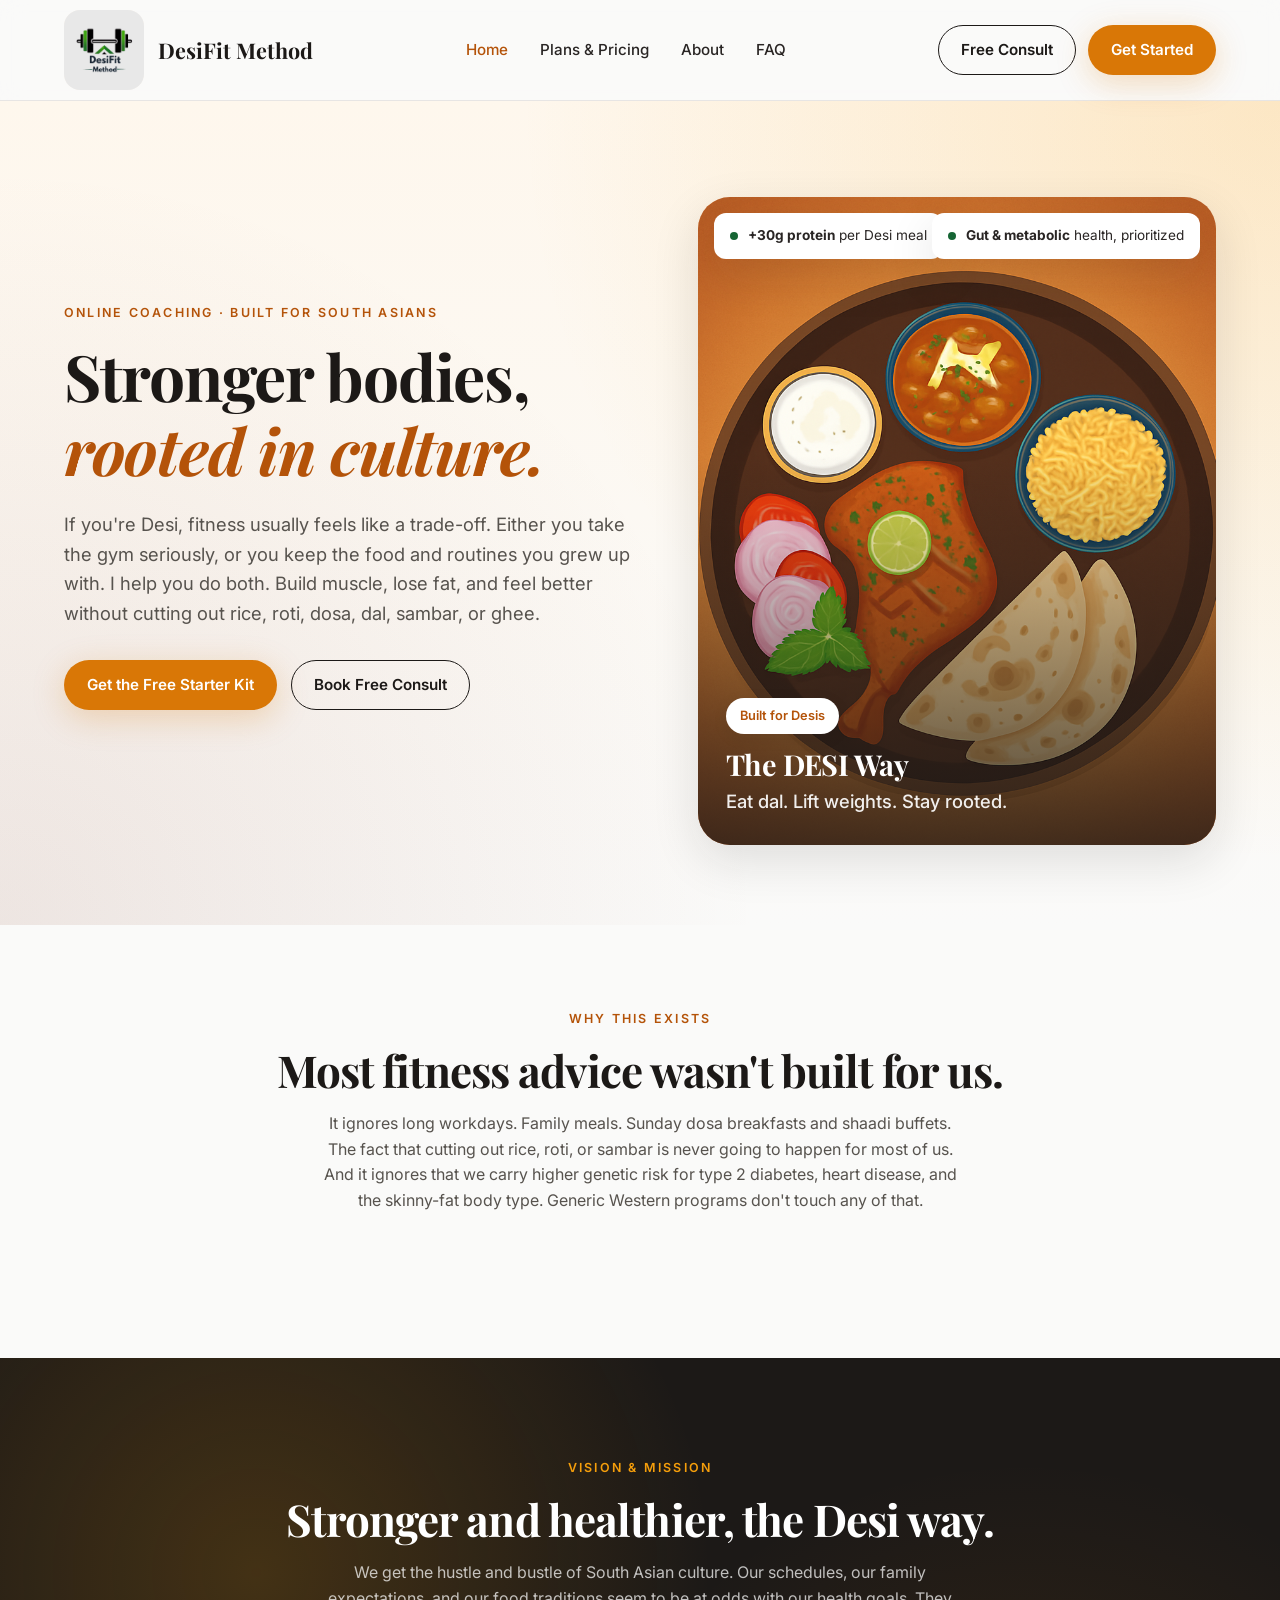
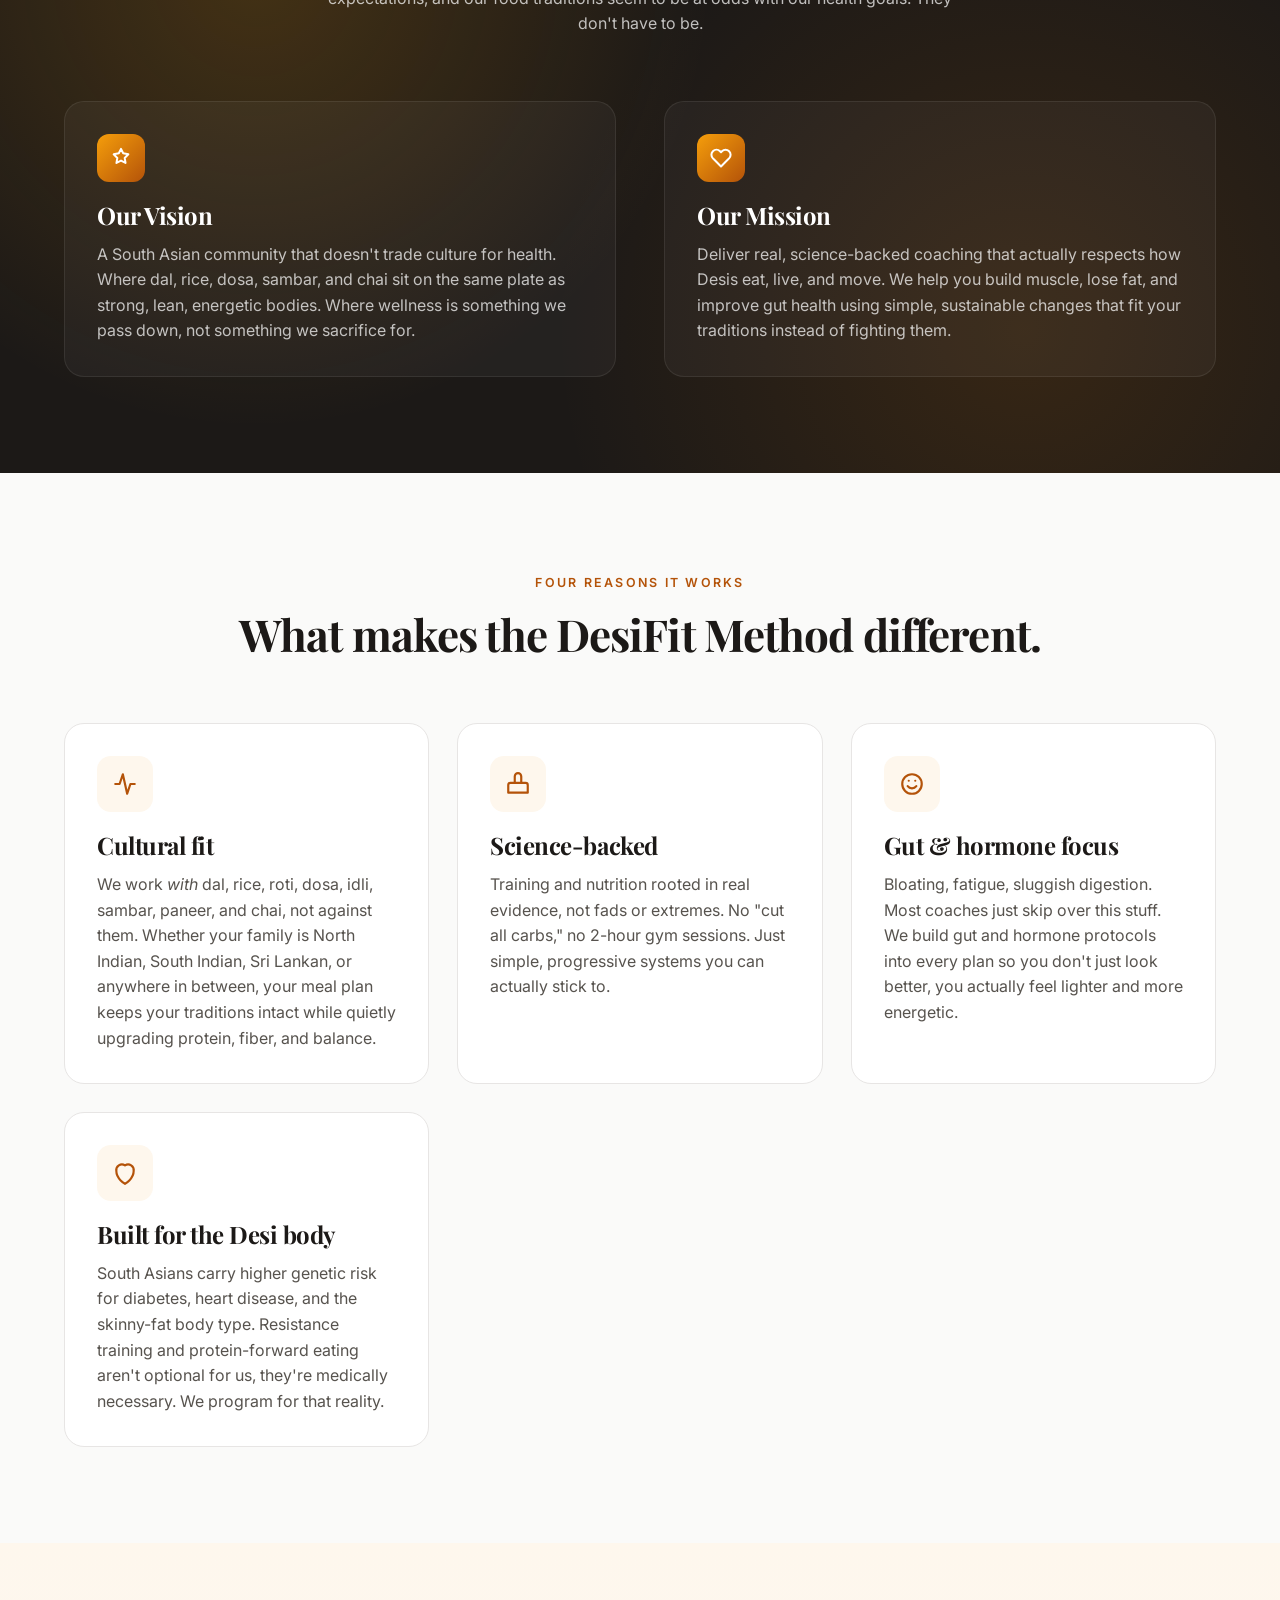
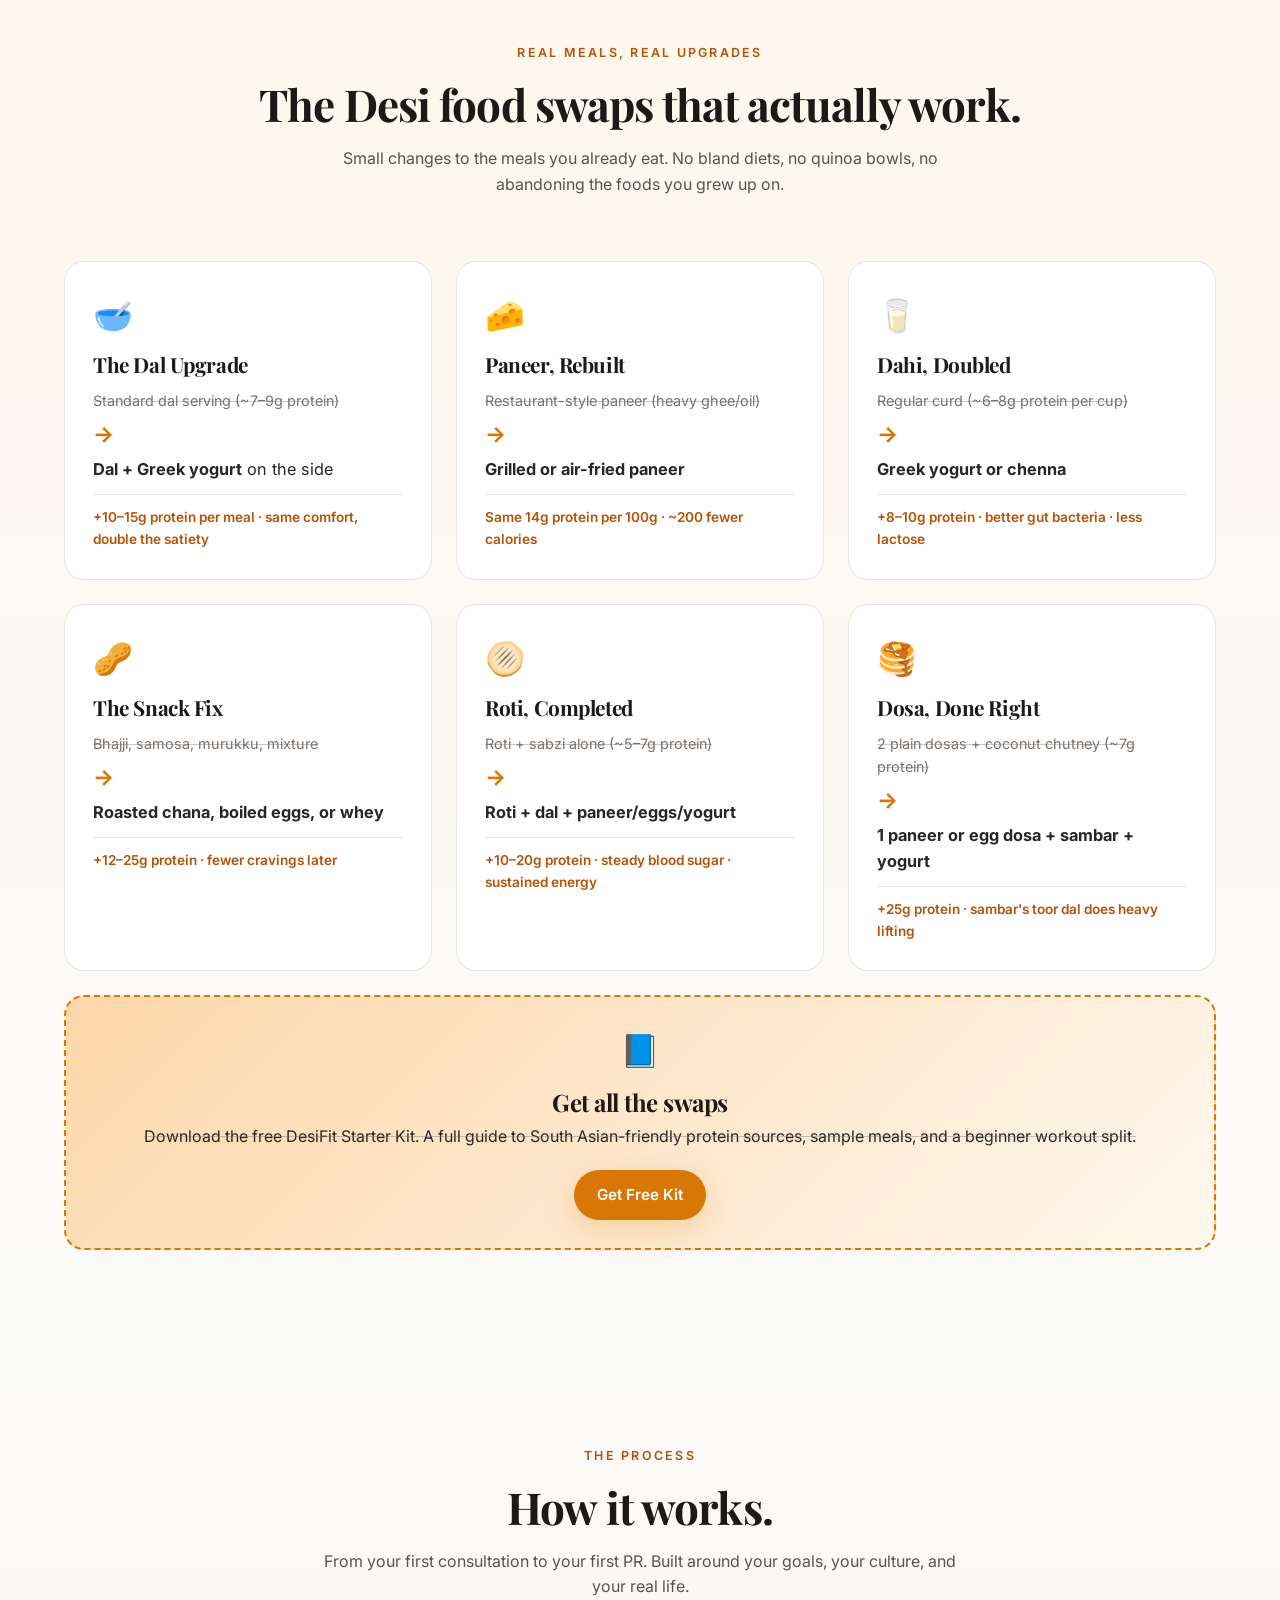
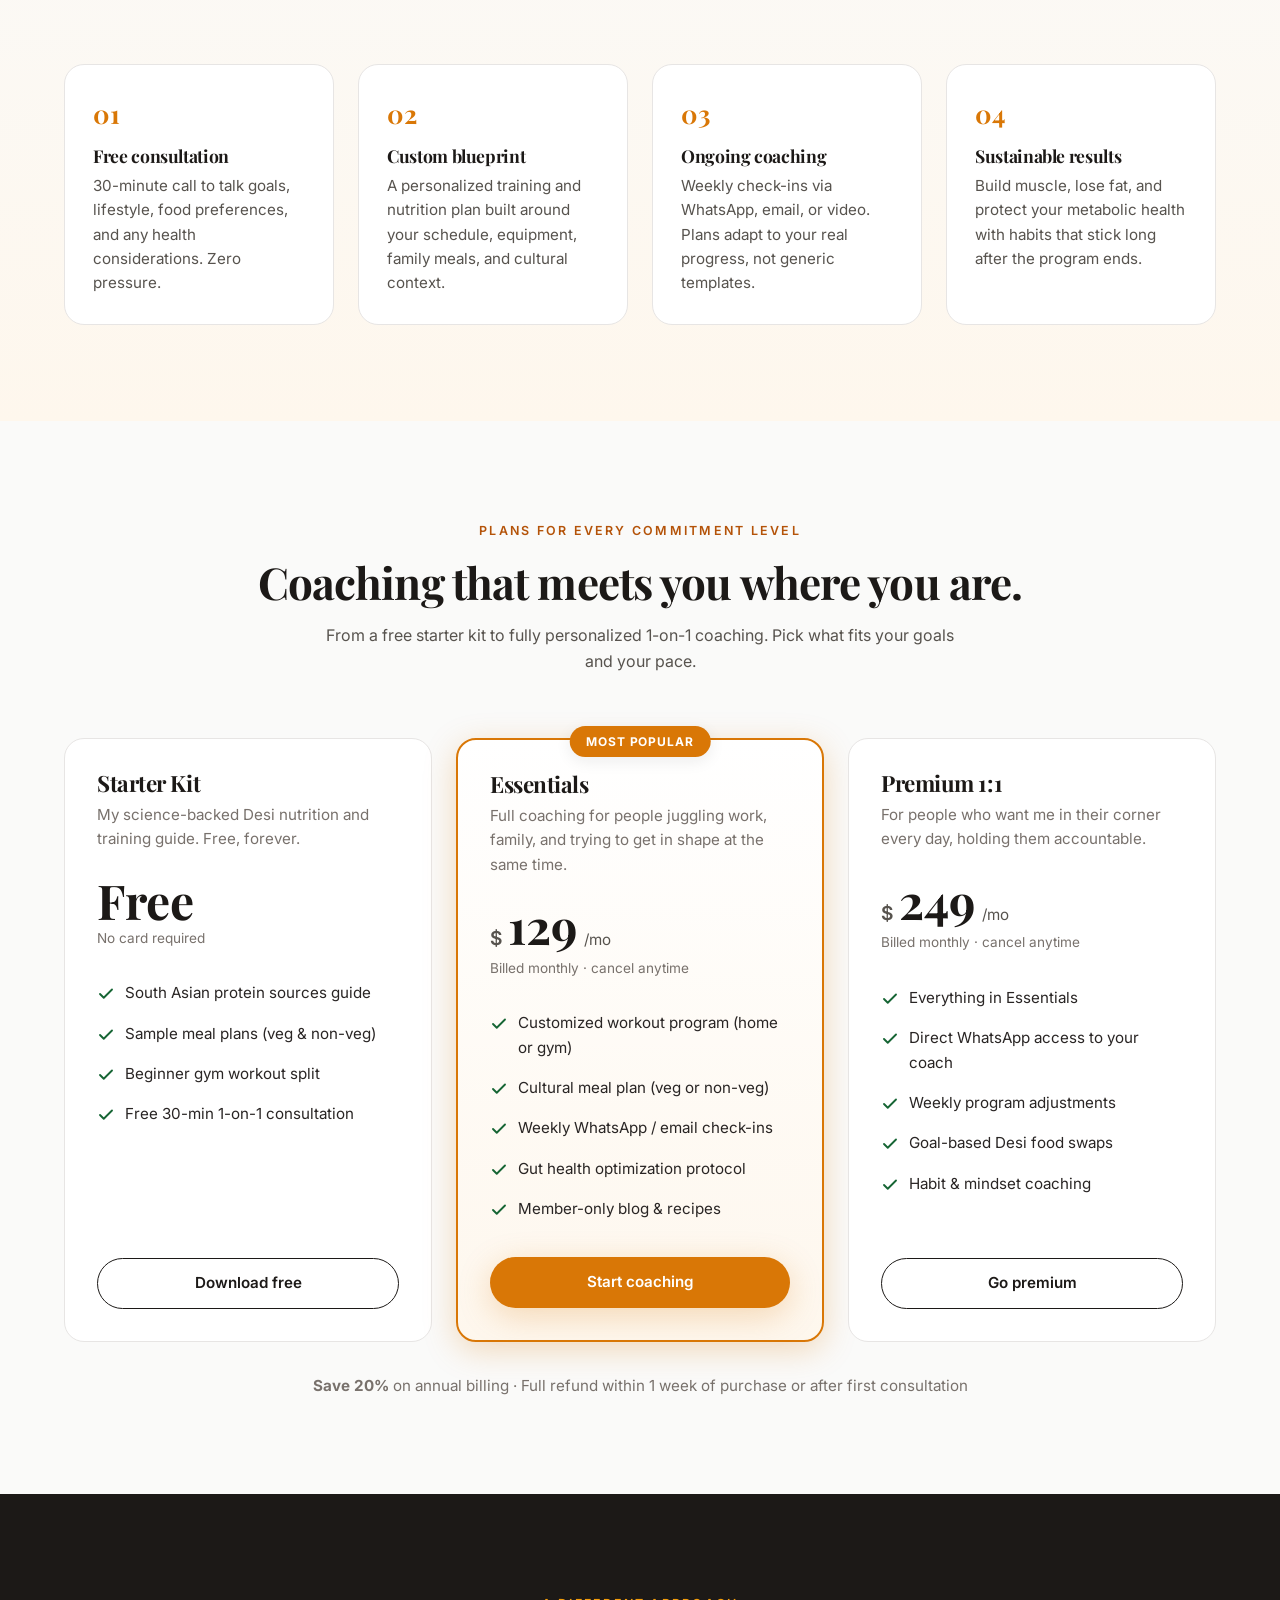
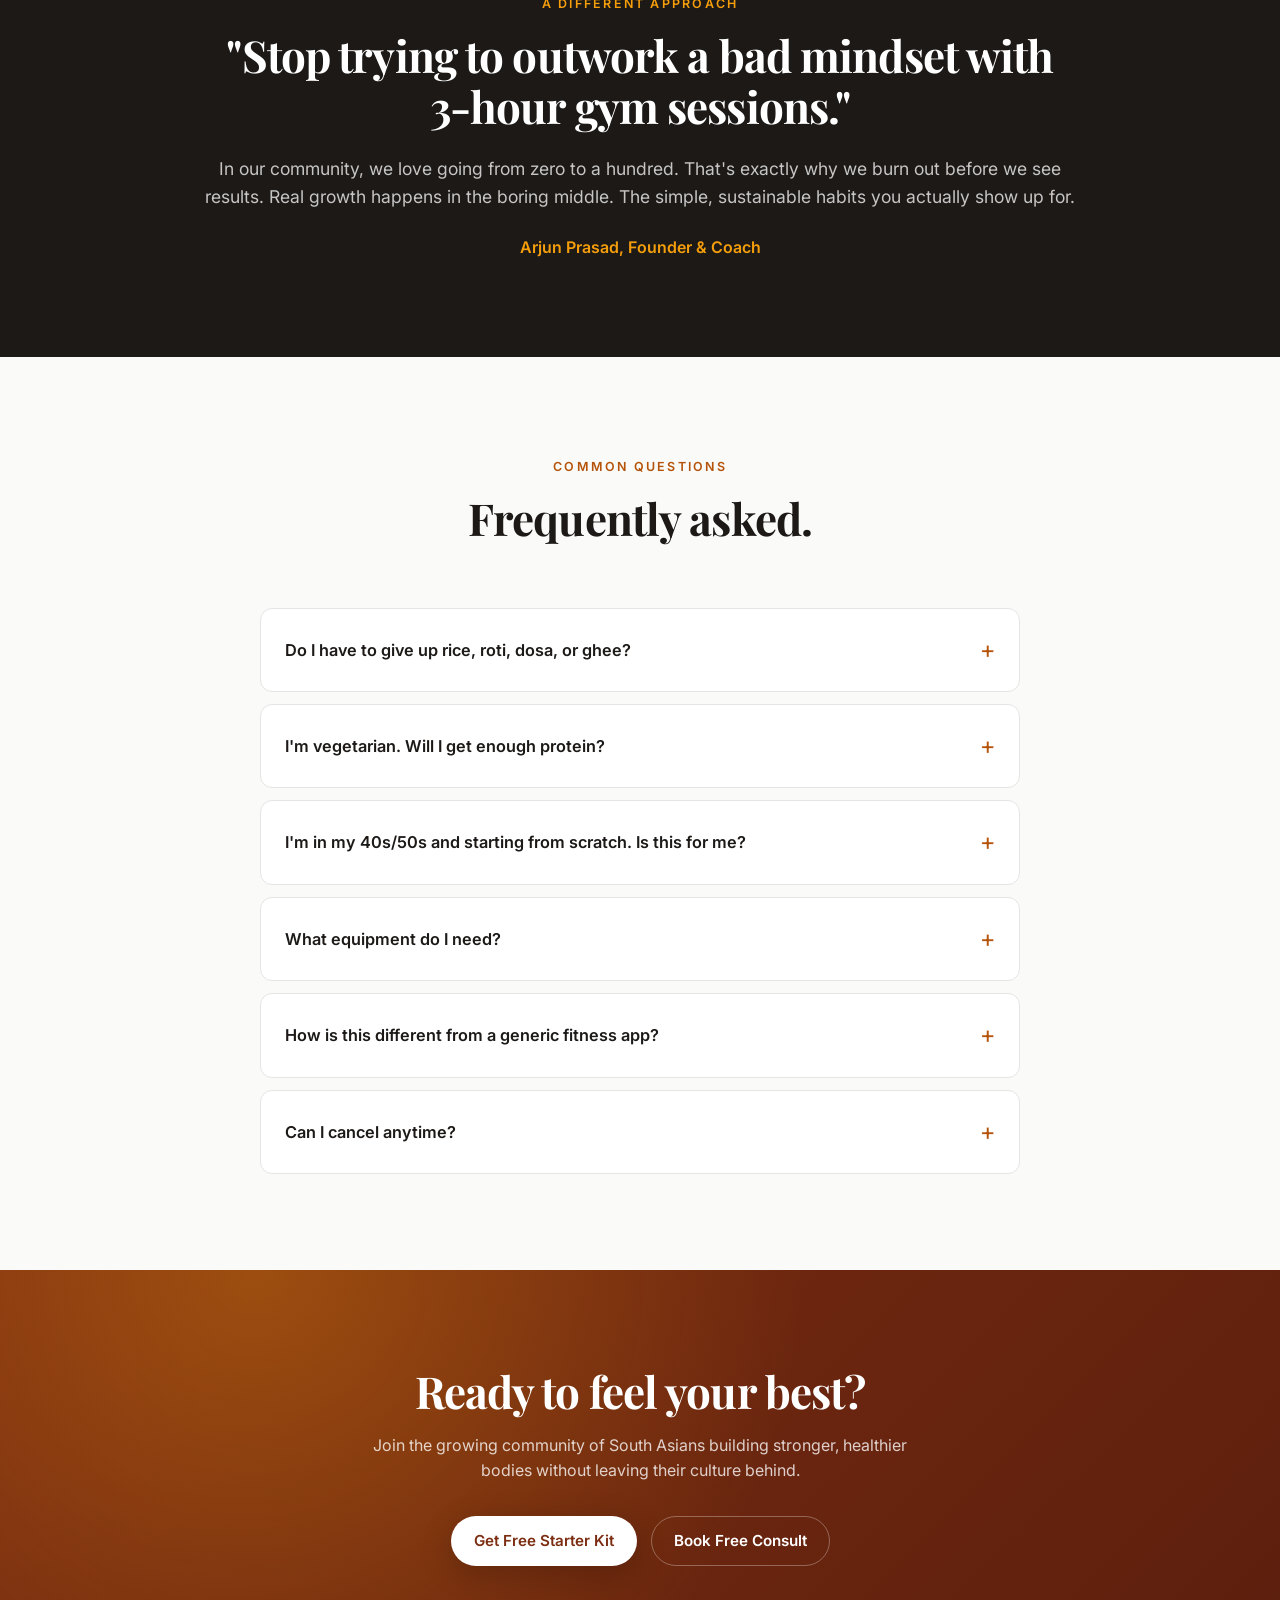
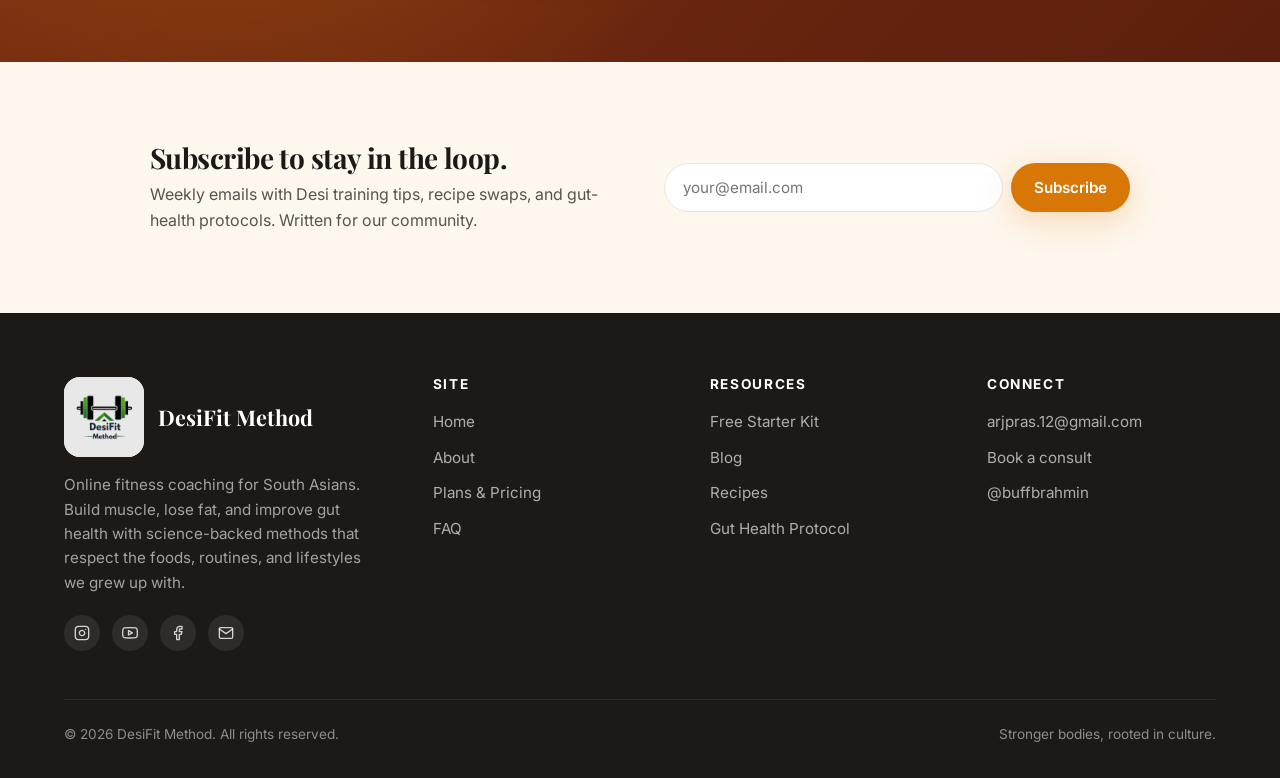
==== commit e5fca371: "Add South Indian dishes, drop "daawats" - Replace all "daawat" references with "shaadi buffet,"   "S" ====
--- a/index.html
+++ b/index.html
@@ -4,7 +4,7 @@
   <meta charset="UTF-8" />
   <meta name="viewport" content="width=device-width, initial-scale=1.0" />
   <title>DesiFit Method | Stronger Bodies, Rooted in Culture</title>
-  <meta name="description" content="Online fitness coaching built for South Asians. Build muscle, lose fat, and feel better without cutting out rice, roti, or any food you grew up loving." />
+  <meta name="description" content="Online fitness coaching built for South Asians. Build muscle, lose fat, and feel better without cutting out rice, roti, dosa, or any food you grew up loving." />
   <link rel="icon" type="image/png" href="assets/DesiFit%20Method/DesiFit Method (256 x 256 px).png" />
   <link rel="preconnect" href="https://fonts.googleapis.com" />
   <link rel="preconnect" href="https://fonts.gstatic.com" crossorigin />
@@ -43,7 +43,7 @@
         <div class="hero-copy reveal">
           <span class="eyebrow">Online Coaching · Built for South Asians</span>
           <h1>Stronger bodies, <span class="accent">rooted in culture.</span></h1>
-          <p>If you're Desi, fitness usually feels like a trade-off. Either you take the gym seriously, or you keep the food and routines you grew up with. I help you do both. Build muscle, lose fat, and feel better without cutting out rice, roti, dal, or ghee.</p>
+          <p>If you're Desi, fitness usually feels like a trade-off. Either you take the gym seriously, or you keep the food and routines you grew up with. I help you do both. Build muscle, lose fat, and feel better without cutting out rice, roti, dosa, dal, sambar, or ghee.</p>
           <div class="hero-cta">
             <a href="plans.html" class="btn btn-primary">Get the Free Starter Kit</a>
             <a href="https://calendly.com/arjpras-12/30min" target="_blank" rel="noopener" class="btn btn-secondary">Book Free Consult</a>
@@ -75,7 +75,7 @@
         <div class="section-header reveal">
           <span class="eyebrow">Why this exists</span>
           <h2>Most fitness advice wasn't built for us.</h2>
-          <p>It ignores long workdays. Family meals. Daawats. The fact that cutting out rice and roti is never going to happen for most of us. And it ignores that we carry higher genetic risk for type 2 diabetes, heart disease, and the skinny-fat body type. Generic Western programs don't touch any of that.</p>
+          <p>It ignores long workdays. Family meals. Sunday dosa breakfasts and shaadi buffets. The fact that cutting out rice, roti, or sambar is never going to happen for most of us. And it ignores that we carry higher genetic risk for type 2 diabetes, heart disease, and the skinny-fat body type. Generic Western programs don't touch any of that.</p>
         </div>
       </div>
     </section>
@@ -95,7 +95,7 @@
               <svg width="22" height="22" viewBox="0 0 24 24" fill="none" stroke="#fff" stroke-width="2.2" stroke-linecap="round" stroke-linejoin="round"><path d="M12 2l2.39 4.84L20 8l-4 3.9.94 5.5L12 14.77 7.06 17.4 8 11.9 4 8l5.61-1.16L12 2z"/></svg>
             </div>
             <h3>Our Vision</h3>
-            <p>A South Asian community that doesn't trade culture for health. Where dal, rice, and chai sit on the same plate as strong, lean, energetic bodies. Where wellness is something we pass down, not something we sacrifice for.</p>
+            <p>A South Asian community that doesn't trade culture for health. Where dal, rice, dosa, sambar, and chai sit on the same plate as strong, lean, energetic bodies. Where wellness is something we pass down, not something we sacrifice for.</p>
           </article>
 
           <article class="vm-card reveal">
@@ -123,7 +123,7 @@
               <svg width="26" height="26" viewBox="0 0 24 24" fill="none" stroke="currentColor" stroke-width="2" stroke-linecap="round" stroke-linejoin="round"><path d="M3 12h4l3-9 4 18 3-9h4"/></svg>
             </div>
             <h3>Cultural fit</h3>
-            <p>We work <em>with</em> dal, rice, sabzi, roti, paneer, and chai, not against them. Every meal plan keeps your traditions intact while quietly upgrading protein, fiber, and balance.</p>
+            <p>We work <em>with</em> dal, rice, roti, dosa, idli, sambar, paneer, and chai, not against them. Whether your family is North Indian, South Indian, Sri Lankan, or anywhere in between, your meal plan keeps your traditions intact while quietly upgrading protein, fiber, and balance.</p>
           </article>
 
           <article class="pillar reveal">
@@ -193,7 +193,7 @@
           <article class="swap-card reveal">
             <div class="swap-emoji" aria-hidden="true">🥜</div>
             <h4>The Snack Fix</h4>
-            <p class="swap-from">Bhajji, samosa, biscuits</p>
+            <p class="swap-from">Bhajji, samosa, murukku, mixture</p>
             <p class="swap-arrow">→</p>
             <p class="swap-to"><strong>Roasted chana, boiled eggs, or whey</strong></p>
             <p class="swap-impact">+12–25g protein · fewer cravings later</p>
@@ -206,6 +206,15 @@
             <p class="swap-arrow">→</p>
             <p class="swap-to"><strong>Roti + dal + paneer/eggs/yogurt</strong></p>
             <p class="swap-impact">+10–20g protein · steady blood sugar · sustained energy</p>
+          </article>
+
+          <article class="swap-card reveal">
+            <div class="swap-emoji" aria-hidden="true">🥞</div>
+            <h4>Dosa, Done Right</h4>
+            <p class="swap-from">2 plain dosas + coconut chutney (~7g protein)</p>
+            <p class="swap-arrow">→</p>
+            <p class="swap-to"><strong>1 paneer or egg dosa + sambar + yogurt</strong></p>
+            <p class="swap-impact">+25g protein · sambar's toor dal does heavy lifting</p>
           </article>
 
           <article class="swap-card reveal swap-card-highlight">
@@ -332,12 +341,12 @@
 
         <div class="faq-list">
           <details class="faq reveal">
-            <summary>Do I have to give up rice, roti, and ghee?</summary>
-            <div class="faq-body">No, that's exactly the point. The DesiFit Method is built around the foods you grew up with. We focus on portions, timing, and pairings instead of cutting staples. Rice, roti, ghee, dal, and dosa all stay on the menu. We just upgrade what goes with them.</div>
+            <summary>Do I have to give up rice, roti, dosa, or ghee?</summary>
+            <div class="faq-body">No, that's exactly the point. The DesiFit Method is built around the foods you grew up with. We focus on portions, timing, and pairings instead of cutting staples. Rice, roti, dosa, idli, ghee, dal, and sambar all stay on the menu. We just upgrade what goes with them.</div>
           </details>
           <details class="faq reveal">
             <summary>I'm vegetarian. Will I get enough protein?</summary>
-            <div class="faq-body">Yes. I grew up vegetarian and still do. I've coached lifelong vegetarians to real muscle gains without ever touching meat. Greek yogurt, paneer, eggs (if you eat them), tofu, dal-yogurt combos, roasted chana, and whey make hitting 100 to 150g of daily protein very doable on a Desi vegetarian plate.</div>
+            <div class="faq-body">Yes. I grew up vegetarian and still do. I've coached lifelong vegetarians to real muscle gains without ever touching meat. Greek yogurt, paneer, eggs (if you eat them), tofu, dal-and-yogurt combos, sambar (toor dal is doing real work), idli/dosa batter (urad dal protein), roasted chana, and whey make hitting 100 to 150g of daily protein very doable on a Desi vegetarian plate.</div>
           </details>
           <details class="faq reveal">
             <summary>I'm in my 40s/50s and starting from scratch. Is this for me?</summary>
@@ -349,7 +358,7 @@
           </details>
           <details class="faq reveal">
             <summary>How is this different from a generic fitness app?</summary>
-            <div class="faq-body">Generic apps were never built for our metabolism, food culture, or lifestyle. The DesiFit Method takes on higher rates of insulin resistance, belly fat, and digestive sensitivity head-on. And it works <em>with</em> daawats, family dinners, and home-cooked meals instead of pretending they don't exist.</div>
+            <div class="faq-body">Generic apps were never built for our metabolism, food culture, or lifestyle. The DesiFit Method takes on higher rates of insulin resistance, belly fat, and digestive sensitivity head-on. And it works <em>with</em> Sunday lunches, shaadi buffets, family dinners, and home-cooked meals from any region of South Asia, instead of pretending they don't exist.</div>
           </details>
           <details class="faq reveal">
             <summary>Can I cancel anytime?</summary>
--- a/styles.css
+++ b/styles.css
@@ -550,7 +550,12 @@
   display: flex;
   flex-direction: column;
   justify-content: center;
-}
+  align-items: center;
+  text-align: center;
+  grid-column: 1 / -1;
+}
+
+.swap-card-highlight h4 { font-size: 1.5rem; }
 
 .swap-card-highlight h4 { margin-bottom: 8px; }
 
